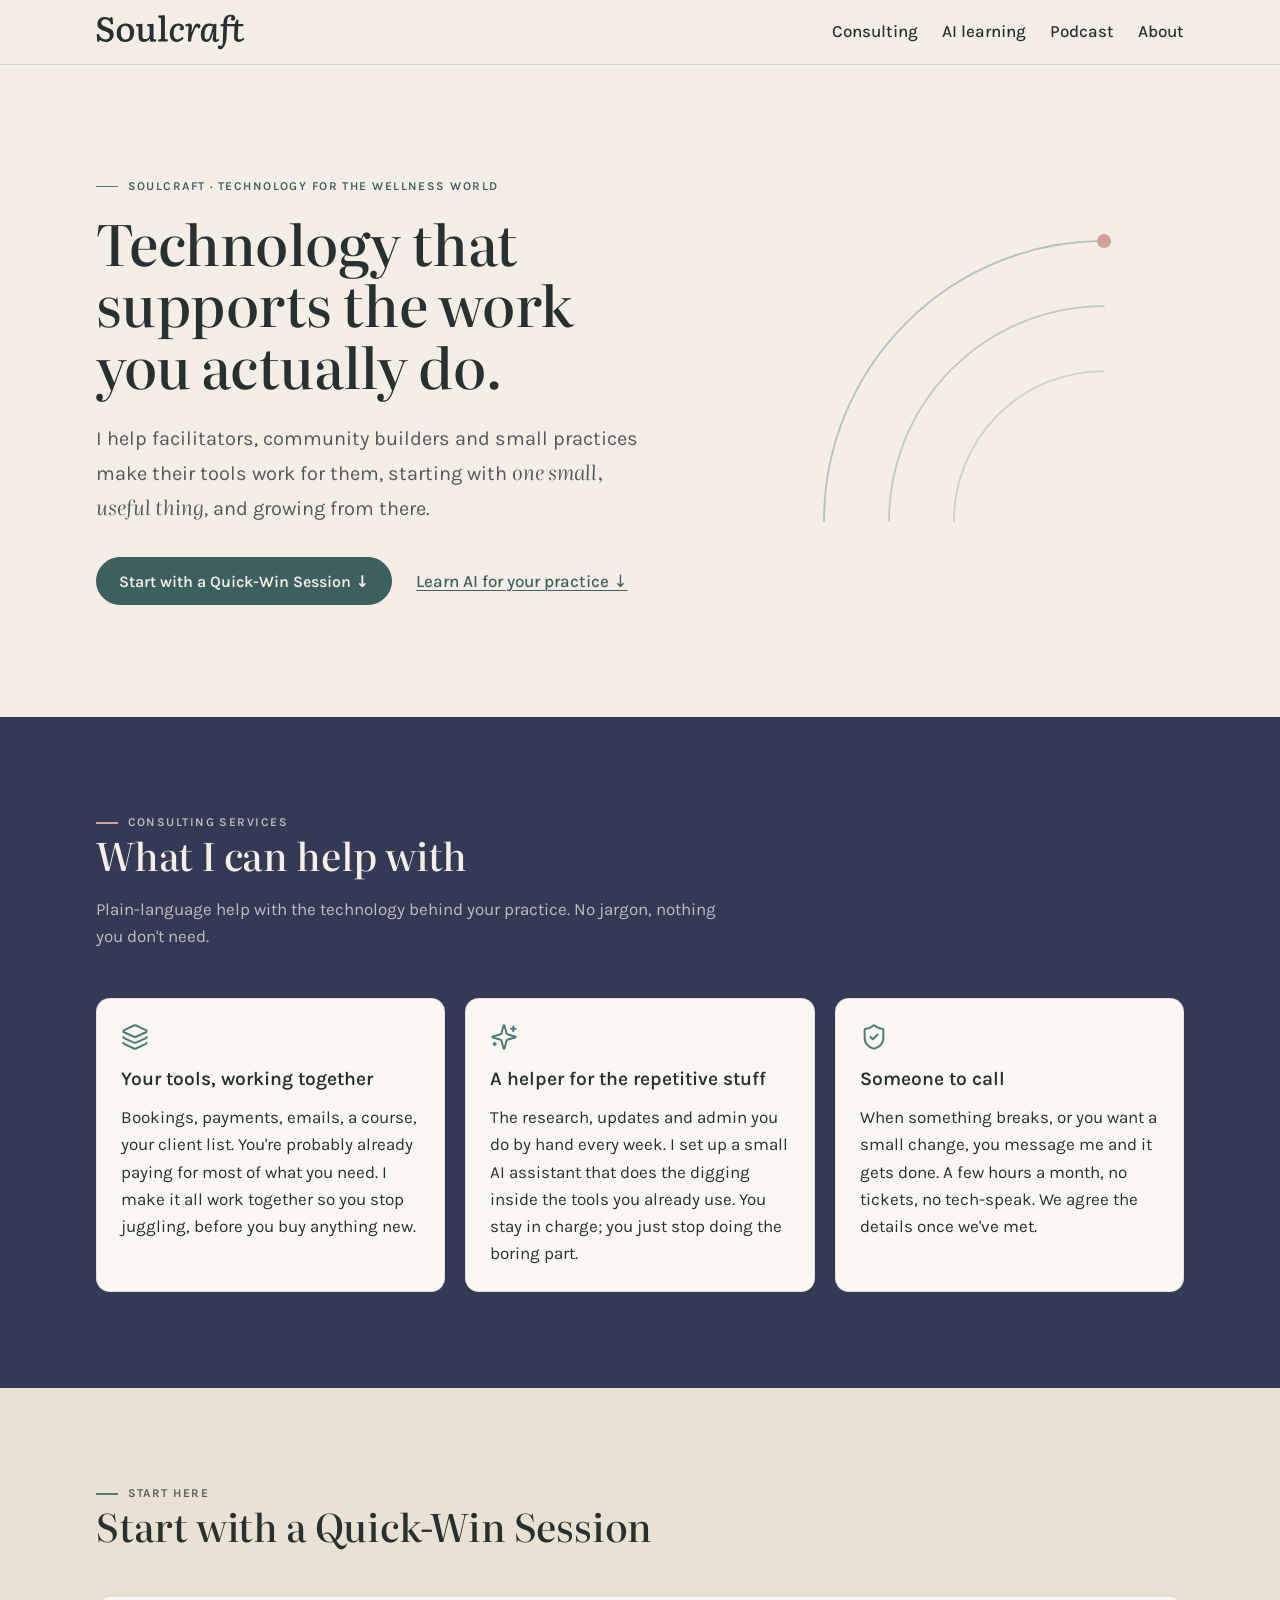
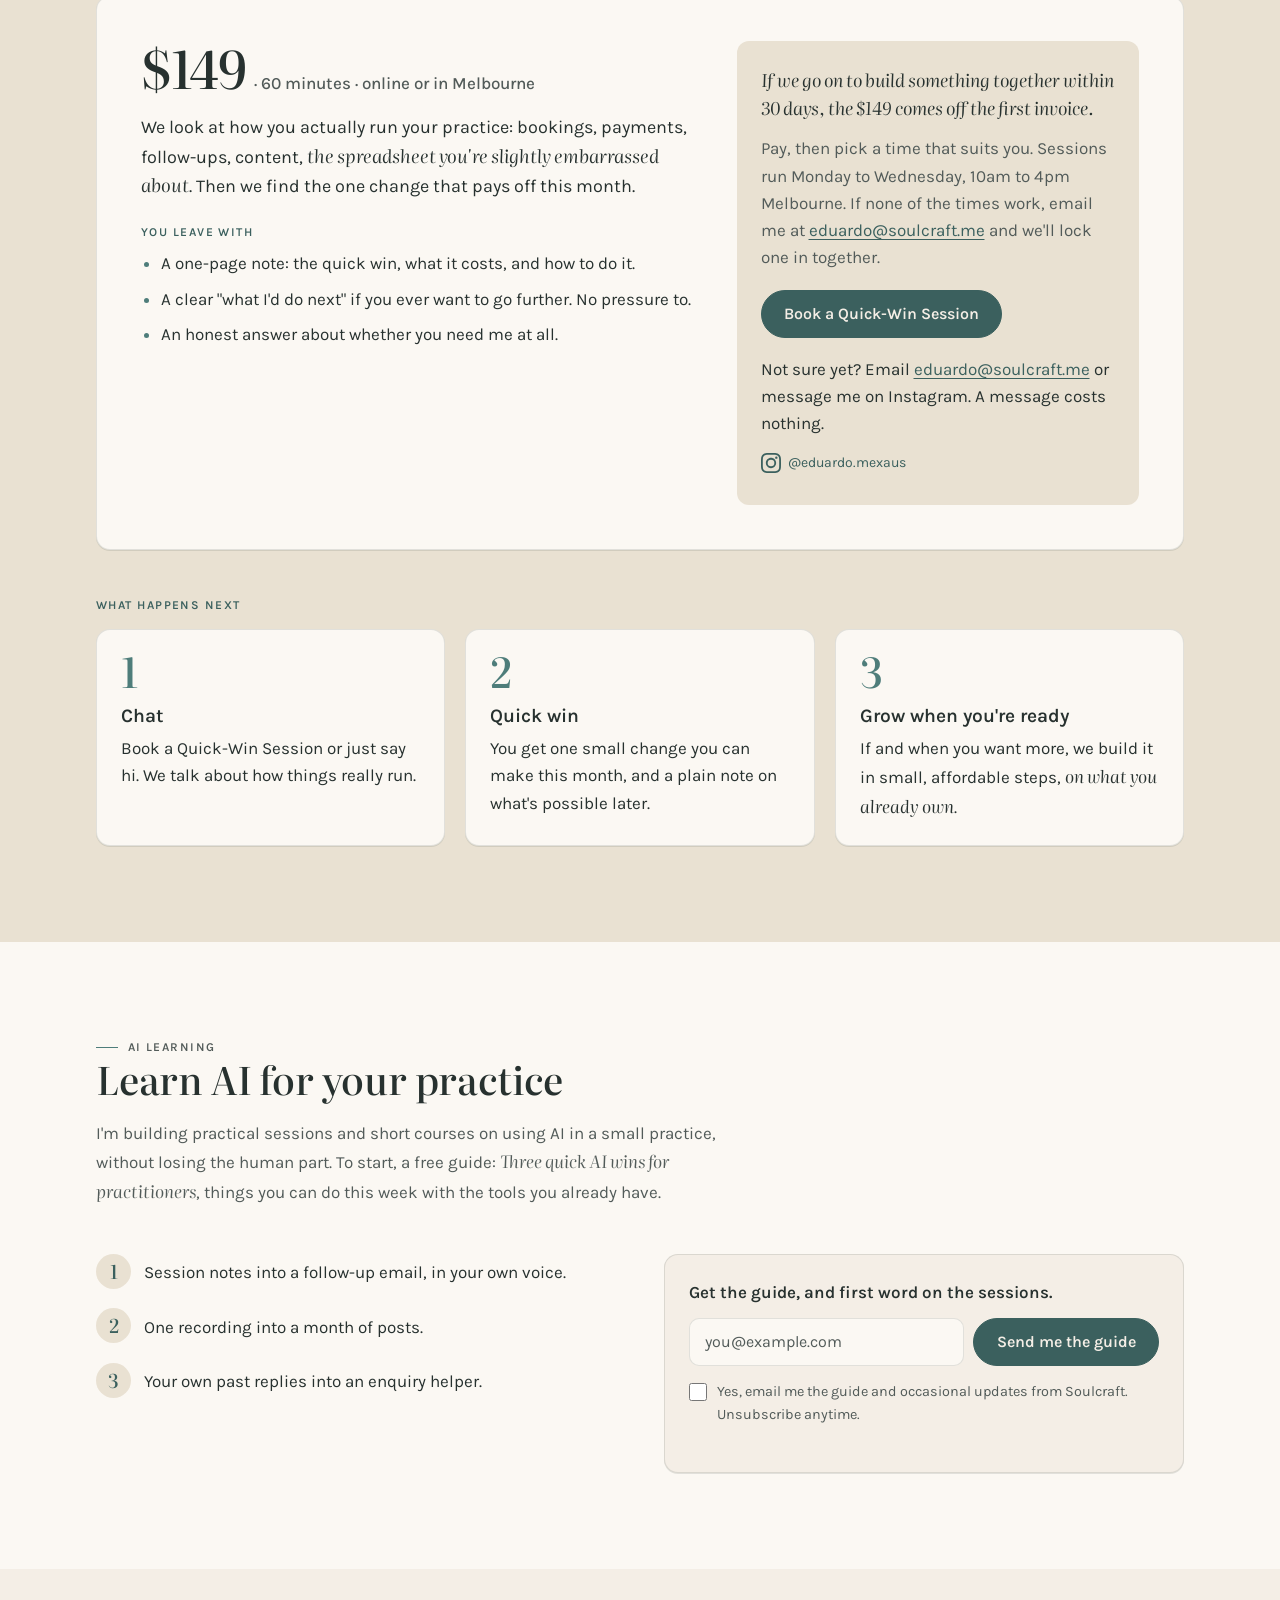
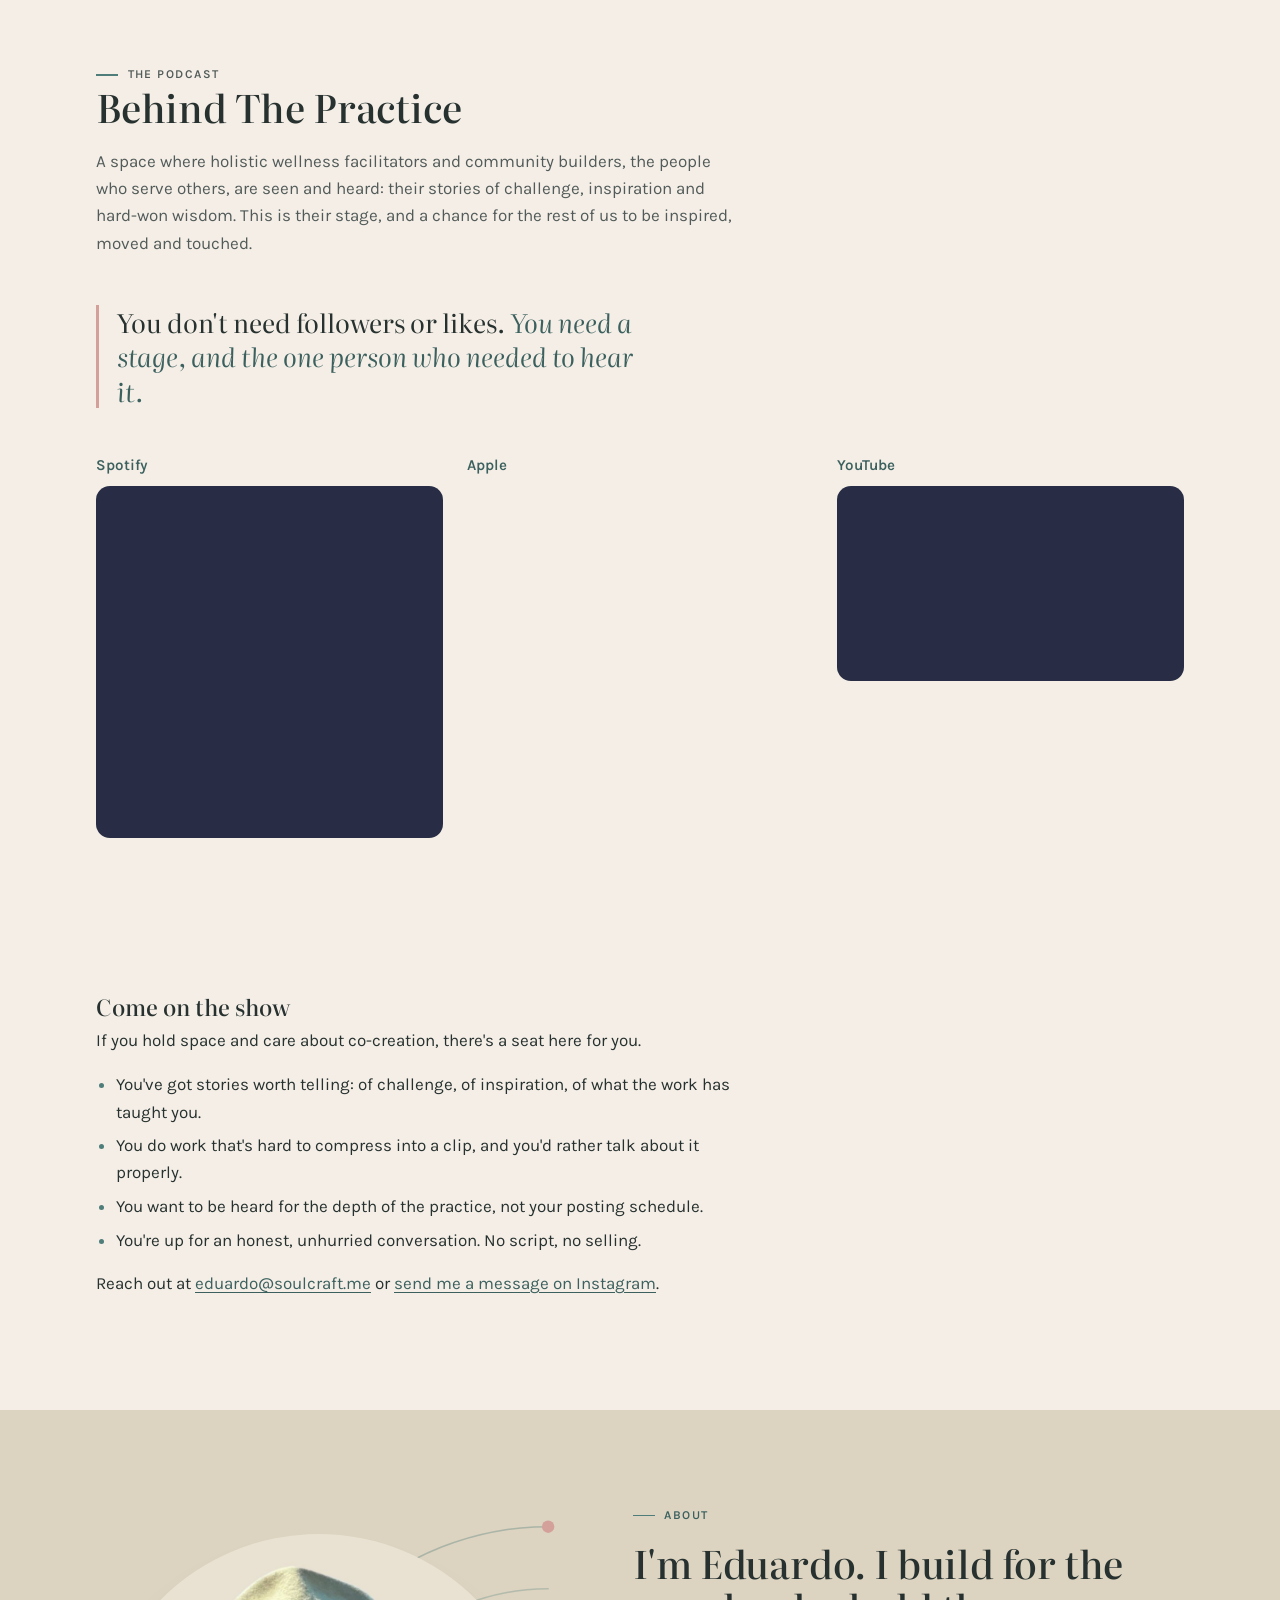
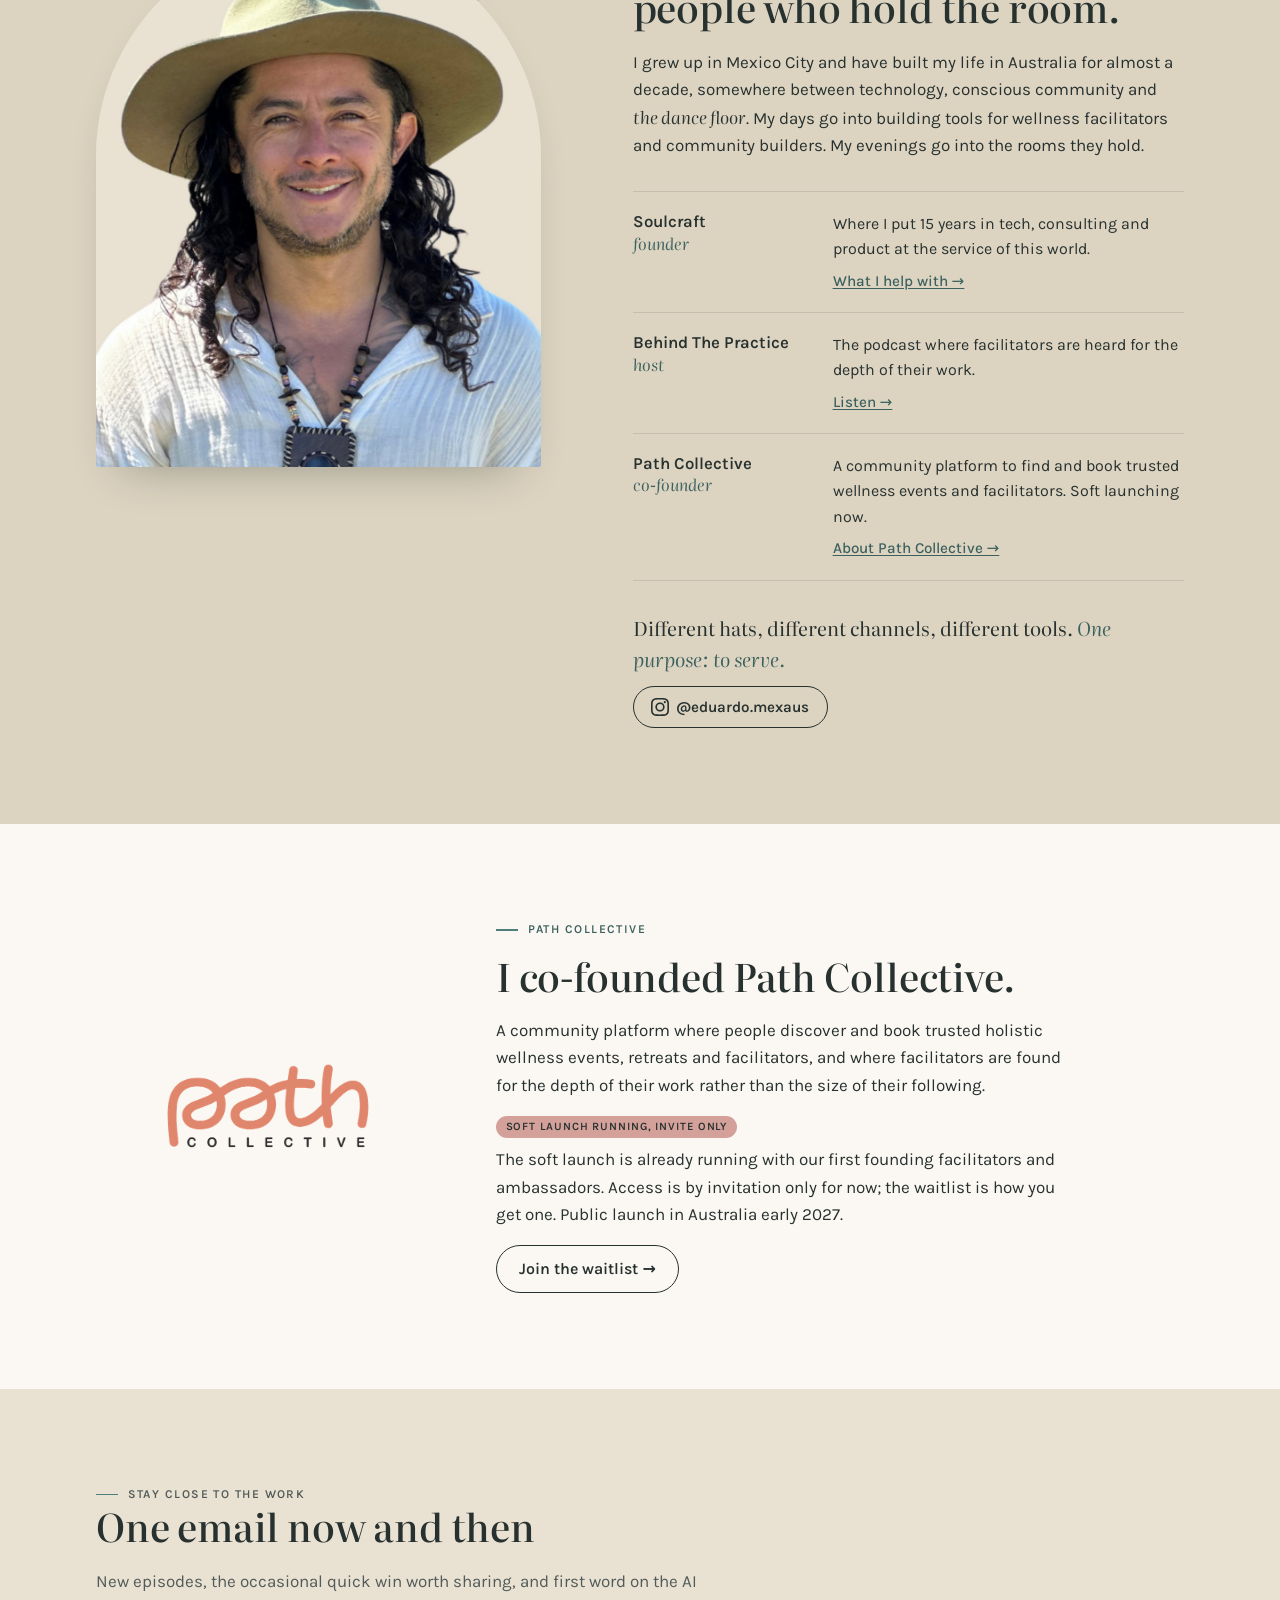
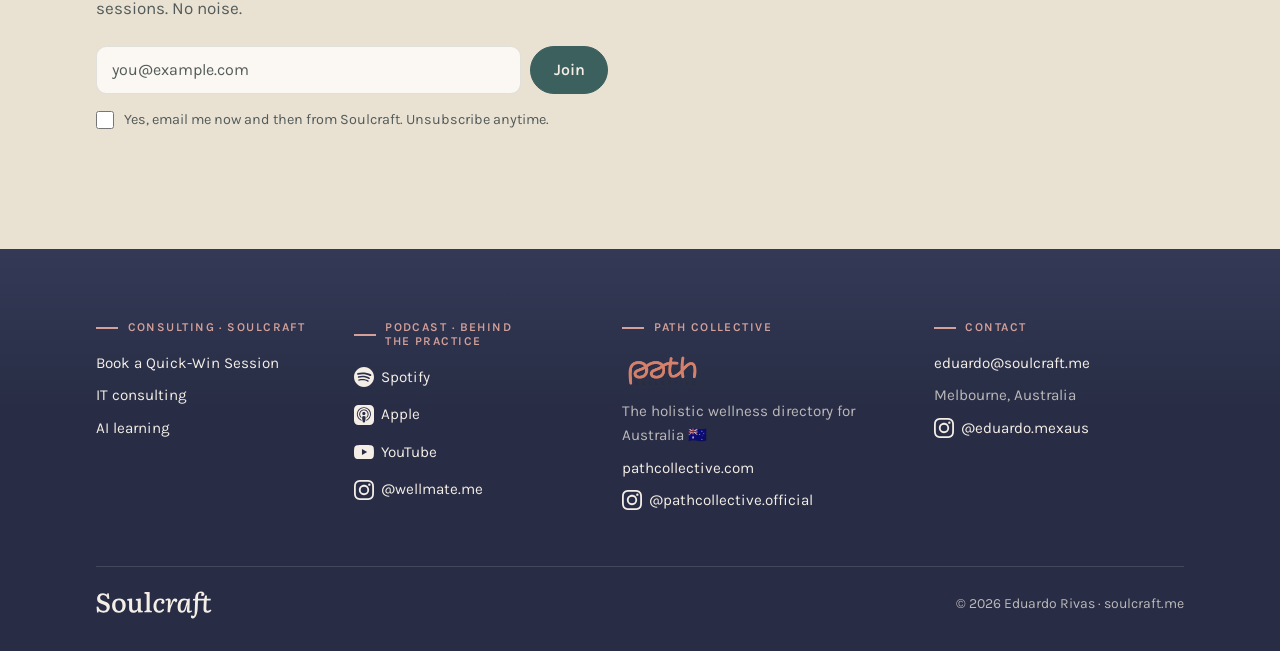
==== index.html @ b6753481 "Footer: Path Collective title and directory line with flag Co-Authored-By: Claude Fable 5.1 <noreply" ====
<!DOCTYPE html>
<html lang="en-AU">
<head>
<meta charset="utf-8">
<meta name="viewport" content="width=device-width, initial-scale=1">
<title>Soulcraft · Technology that supports the work you actually do</title>
<meta name="description" content="Soulcraft is Eduardo Rivas's tech and AI practice for wellness facilitators, community builders and small practices. Start with a $149 Quick-Win Session.">
<link rel="canonical" href="https://www.soulcraft.me/">
<meta name="theme-color" content="#F4EEE6">
<meta property="og:type" content="website">
<meta property="og:site_name" content="soulcraft.me">
<meta property="og:url" content="https://www.soulcraft.me/">
<meta property="og:title" content="Soulcraft · Technology that supports the work you actually do">
<meta property="og:description" content="Soulcraft is Eduardo Rivas's tech and AI practice for wellness facilitators, community builders and small practices. Start with a $149 Quick-Win Session.">
<meta property="og:image" content="https://www.soulcraft.me/assets/og.png">
<meta property="og:image:width" content="1200">
<meta property="og:image:height" content="630">
<meta property="og:image:alt" content="Soulcraft: technology that supports the work you actually do.">
<meta property="og:locale" content="en_AU">
<meta name="twitter:card" content="summary_large_image">
<meta name="twitter:title" content="Soulcraft · Technology that supports the work you actually do">
<meta name="twitter:description" content="Soulcraft is Eduardo Rivas's tech and AI practice for wellness facilitators, community builders and small practices. Start with a $149 Quick-Win Session.">
<meta name="twitter:image" content="https://www.soulcraft.me/assets/og.png">
<link rel="icon" href="assets/favicon.svg" type="image/svg+xml">
<link rel="apple-touch-icon" href="assets/apple-touch-icon.png">
<link rel="preconnect" href="https://fonts.googleapis.com">
<link rel="preconnect" href="https://fonts.gstatic.com" crossorigin>
<link rel="preload" as="style" href="https://fonts.googleapis.com/css2?family=Karla:wght@400;500;600&family=Literata:ital,opsz,wght@0,7..72,400;0,7..72,500;1,7..72,400;1,7..72,500&display=swap">
<link rel="stylesheet" href="https://fonts.googleapis.com/css2?family=Karla:wght@400;500;600&family=Literata:ital,opsz,wght@0,7..72,400;0,7..72,500;1,7..72,400;1,7..72,500&display=swap" media="print" onload="this.media='all'">
<noscript><link rel="stylesheet" href="https://fonts.googleapis.com/css2?family=Karla:wght@400;500;600&family=Literata:ital,opsz,wght@0,7..72,400;0,7..72,500;1,7..72,400;1,7..72,500&display=swap"></noscript>
<link rel="stylesheet" href="styles.css">
<script type="application/ld+json">
{
  "@context": "https://schema.org",
  "@type": "ProfessionalService",
  "name": "Soulcraft",
  "url": "https://www.soulcraft.me/",
  "description": "Soulcraft is Eduardo Rivas's tech and AI practice for wellness facilitators, community builders and small practices.",
  "founder": { "@type": "Person", "name": "Eduardo Rivas" },
  "areaServed": { "@type": "Country", "name": "AU" },
  "address": { "@type": "PostalAddress", "addressLocality": "Melbourne", "addressCountry": "AU" },
  "email": "eduardo@soulcraft.me",
  "sameAs": [
    "https://www.instagram.com/eduardo.mexaus",
    "https://pathcollective.com/"
  ],
  "makesOffer": {
    "@type": "Offer",
    "name": "Quick-Win Session",
    "description": "60 minutes, online or in Melbourne.",
    "price": "149",
    "priceCurrency": "AUD",
    "url": "https://www.soulcraft.me/#quick-win"
  }
}
</script>
<script type="application/ld+json">
{
  "@context": "https://schema.org",
  "@type": "PodcastSeries",
  "name": "Behind The Practice",
  "alternateName": "Behind the Practice Podcast",
  "url": "https://www.soulcraft.me/#podcast",
  "description": "A podcast where wellness facilitators are heard for the depth of their work, not the volume of their posting. Hosted by Eduardo Rivas in Melbourne.",
  "inLanguage": "en",
  "webFeed": "https://anchor.fm/s/10b846e74/podcast/rss",
  "author": { "@type": "Person", "name": "Eduardo Rivas" },
  "publisher": { "@type": "Organization", "name": "Soulcraft", "url": "https://www.soulcraft.me/" },
  "sameAs": [
    "https://open.spotify.com/show/4nzfV4zJIldxqvWLu4bc5Y",
    "https://podcasts.apple.com/us/podcast/behind-the-practice-wellmate-me-podcast/id1862325391",
    "https://www.youtube.com/@Wellmate-me",
    "https://www.instagram.com/wellmate.me"
  ],
  "hasPart": [
    {
      "@type": "PodcastEpisode",
      "name": "Building Belonging from Within: Caro Romero on Healing Far From Home",
      "datePublished": "2026-01-08",
      "timeRequired": "PT11M12S",
      "url": "https://podcasters.spotify.com/pod/show/eduardo-rivas04/episodes/Building-Belonging-from-Within--Caro-Romero-on-Healing-Far-From-Home-e3dbkau",
      "associatedMedia": { "@type": "MediaObject", "contentUrl": "https://anchor.fm/s/10b846e74/podcast/rss" }
    },
    {
      "@type": "PodcastEpisode",
      "name": "Coming Home to the Body: Kristy Maree on Healing, Safety & Self-Trust",
      "datePublished": "2025-12-18",
      "timeRequired": "PT19M55S",
      "url": "https://podcasters.spotify.com/pod/show/eduardo-rivas04/episodes/Coming-Home-to-the-Body--Kristy-Maree-on-Healing--Safety--Self-Trust-e3cgq94",
      "associatedMedia": { "@type": "MediaObject", "contentUrl": "https://anchor.fm/s/10b846e74/podcast/rss" }
    }
  ]
}
</script>
</head>
<body>

<header class="site-nav">
  <div class="wrap">
    <a class="brand" href="#top"><img src="assets/logo.svg" alt="Soulcraft" width="149" height="36"></a>
    <button class="nav-toggle" type="button" aria-expanded="false" aria-controls="nav-menu">
      <svg class="ico-menu" viewBox="0 0 24 24" fill="none" stroke="currentColor" stroke-width="1.75" stroke-linecap="round" stroke-linejoin="round" aria-hidden="true"><path d="M4 7h16M4 12h16M4 17h16"/></svg>
      <svg class="ico-close" viewBox="0 0 24 24" fill="none" stroke="currentColor" stroke-width="1.75" stroke-linecap="round" stroke-linejoin="round" aria-hidden="true"><path d="M6 6l12 12M18 6L6 18"/></svg>
      <span>Menu</span>
    </button>
    <nav class="nav-menu" id="nav-menu" aria-label="Main">
      <ul>
        <li><a href="#services">Consulting</a></li>
        <li><a href="#ai-learning">AI learning</a></li>
        <li><a href="#podcast">Podcast</a></li>
        <li><a href="#about">About</a></li>
      </ul>
    </nav>
  </div>
</header>

<main>

  <section class="section section--bone hero" id="top">
    <div class="wrap hero__grid">
      <div class="hero__text">
        <p class="eyebrow">Soulcraft · Technology for the wellness world</p>
        <h1>Technology that supports the work you actually do.</h1>
        <p class="hero__sub">I help facilitators, community builders and small practices make their tools work for them, starting with <em>one small, useful thing</em>, and growing from there.</p>
        <div class="hero__actions">
          <a class="btn btn--primary" href="#quick-win">Start with a Quick-Win Session ↓</a>
          <a class="hero__secondary" href="#ai-learning">Learn AI for your practice ↓</a>
        </div>
      </div>
      <div class="hero__art" aria-hidden="true">
        <svg class="arcs" viewBox="0 0 420 420" fill="none" stroke="#4E7D7A" stroke-width="1.75" stroke-linecap="round">
          <path d="M60 340 A 280 280 0 0 1 340 60" opacity=".4"/>
          <path d="M125 340 A 215 215 0 0 1 340 125" opacity=".32"/>
          <path d="M190 340 A 150 150 0 0 1 340 190" opacity=".25"/>
          <circle cx="340" cy="60" r="7" fill="#D4A09A" stroke="none"/>
        </svg>
      </div>
    </div>
  </section>






  <section class="section section--night" id="services" aria-labelledby="services-h">
    <div class="wrap">
      <div class="section-head">
        <p class="eyebrow">Consulting services</p>
        <h2 id="services-h">What I can help with</h2>
        <p>Plain-language help with the technology behind your practice. No jargon, nothing you don't need.</p>
      </div>
      <div class="grid grid--3 services">
        <article class="card service">
          <svg class="ico service__ico" viewBox="0 0 24 24" aria-hidden="true"><path d="m12.83 2.18a2 2 0 0 0-1.66 0L2.6 6.08a1 1 0 0 0 0 1.83l8.58 3.91a2 2 0 0 0 1.66 0l8.58-3.9a1 1 0 0 0 0-1.83z"/><path d="M2 12a1 1 0 0 0 .58.91l8.6 3.91a2 2 0 0 0 1.65 0l8.58-3.9A1 1 0 0 0 22 12"/><path d="M2 17a1 1 0 0 0 .58.91l8.6 3.91a2 2 0 0 0 1.65 0l8.58-3.9A1 1 0 0 0 22 17"/></svg>
          <h3>Your tools, working together</h3>
          <p>Bookings, payments, emails, a course, your client list. You're probably already paying for most of what you need. I make it all work together so you stop juggling, before you buy anything new.</p>
        </article>
        <article class="card service">
          <svg class="ico service__ico" viewBox="0 0 24 24" aria-hidden="true"><path d="M9.937 15.5A2 2 0 0 0 8.5 14.063l-6.135-1.582a.5.5 0 0 1 0-.962L8.5 9.936A2 2 0 0 0 9.937 8.5l1.582-6.135a.5.5 0 0 1 .963 0L14.063 8.5A2 2 0 0 0 15.5 9.937l6.135 1.581a.5.5 0 0 1 0 .964L15.5 14.063a2 2 0 0 0-1.437 1.437l-1.582 6.135a.5.5 0 0 1-.963 0z"/><path d="M20 3v4M22 5h-4M4 17v2M5 18H3"/></svg>
          <h3>A helper for the repetitive stuff</h3>
          <p>The research, updates and admin you do by hand every week. I set up a small AI assistant that does the digging inside the tools you already use. You stay in charge; you just stop doing the boring part.</p>
        </article>
        <article class="card service">
          <svg class="ico service__ico" viewBox="0 0 24 24" aria-hidden="true"><path d="M20 13c0 5-3.5 7.5-7.66 8.95a1 1 0 0 1-.67-.01C7.5 20.5 4 18 4 13V6a1 1 0 0 1 1-1c2 0 4.5-1.2 6.24-2.72a1.17 1.17 0 0 1 1.52 0C14.51 3.81 17 5 19 5a1 1 0 0 1 1 1z"/><path d="m9 12 2 2 4-4"/></svg>
          <h3>Someone to call</h3>
          <p>When something breaks, or you want a small change, you message me and it gets done. A few hours a month, no tickets, no tech-speak. We agree the details once we've met.</p>
        </article>
      </div>
    </div>
  </section>


  <section class="section section--sand" id="quick-win" aria-labelledby="qw-h">
    <div class="wrap">
      <div class="section-head">
        <p class="eyebrow">Start here</p>
        <h2 id="qw-h">Start with a Quick-Win Session</h2>
      </div>
      <div class="card qw">
        <div class="qw__main">
          <p class="qw__price"><strong class="qw__amount">$149</strong> <span class="qw__meta">· 60 minutes · online or in Melbourne</span></p>
          <p class="qw__intro">We look at how you actually run your practice: bookings, payments, follow-ups, content, <em>the spreadsheet you're slightly embarrassed about</em>. Then we find the one change that pays off this month.</p>
          <h3 class="qw__label">You leave with</h3>
          <ul class="qw__list">
            <li>A one-page note: the quick win, what it costs, and how to do it.</li>
            <li>A clear "what I'd do next" if you ever want to go further. No pressure to.</li>
            <li>An honest answer about whether you need me at all.</li>
          </ul>
        </div>
        <div class="qw__side">
          <p class="qw__credit">If we go on to build something together within 30 days, the $149 comes off the first invoice.</p>
          <p class="qw__flow muted">Pay, then pick a time that suits you. Sessions run Monday to Wednesday, 10am to 4pm Melbourne. If none of the times work, email me at <a href="mailto:eduardo@soulcraft.me?subject=Quick-Win%20Session%20time">eduardo@soulcraft.me</a> and we'll lock one in together.</p>
          <a class="btn btn--primary js-book" href="#quick-win">Book a Quick-Win Session</a>
          <p class="qw__hi">Not sure yet? Email <a class="js-sayhi" href="mailto:eduardo@soulcraft.me?subject=Say%20hi">eduardo@soulcraft.me</a> or message me on Instagram. A message costs nothing.</p>
          <p class="qw__ig small"><a class="iconlink" href="https://www.instagram.com/eduardo.mexaus" target="_blank" rel="noopener"><svg class="ico ico--brand" viewBox="0 0 24 24" aria-hidden="true"><path d="M7.0301.084c-1.2768.0602-2.1487.264-2.911.5634-.7888.3075-1.4575.72-2.1228 1.3877-.6652.6677-1.075 1.3368-1.3802 2.127-.2954.7638-.4956 1.6365-.552 2.914-.0564 1.2775-.0689 1.6882-.0626 4.947.0062 3.2586.0206 3.6671.0825 4.9473.061 1.2765.264 2.1482.5635 2.9107.308.7889.72 1.4573 1.388 2.1228.6679.6655 1.3365 1.0743 2.1285 1.38.7632.295 1.6361.4961 2.9134.552 1.2773.056 1.6884.069 4.9462.0627 3.2578-.0062 3.668-.0207 4.9478-.0814 1.28-.0607 2.147-.2652 2.9098-.5633.7889-.3086 1.4578-.72 2.1228-1.3881.665-.6682 1.0745-1.3378 1.3795-2.1284.2957-.7632.4966-1.636.552-2.9124.056-1.2809.0692-1.6898.063-4.948-.0063-3.2583-.021-3.6668-.0817-4.9465-.0607-1.2797-.264-2.1487-.5633-2.9117-.3084-.7889-.72-1.4568-1.3876-2.1228C21.2982 1.33 20.628.9208 19.8378.6165 19.074.321 18.2017.1197 16.9244.0645 15.6471.0093 15.236-.005 11.977.0014 8.718.0076 8.31.0215 7.0301.0839m.1402 21.6932c-1.17-.0509-1.8053-.2453-2.2287-.408-.5606-.216-.96-.4771-1.3819-.895-.422-.4178-.6811-.8186-.9-1.378-.1644-.4234-.3624-1.058-.4171-2.228-.0595-1.2645-.072-1.6442-.079-4.848-.007-3.2037.0053-3.583.0607-4.848.05-1.169.2456-1.805.408-2.2282.216-.5613.4762-.96.895-1.3816.4188-.4217.8184-.6814 1.3783-.9003.423-.1651 1.0575-.3614 2.227-.4171 1.2655-.06 1.6447-.072 4.848-.079 3.2033-.007 3.5835.005 4.8495.0608 1.169.0508 1.8053.2445 2.228.408.5608.216.96.4754 1.3816.895.4217.4194.6816.8176.9005 1.3787.1653.4217.3617 1.056.4169 2.2263.0602 1.2655.0739 1.645.0796 4.848.0058 3.203-.0055 3.5834-.061 4.848-.051 1.17-.245 1.8055-.408 2.2294-.216.5604-.4763.96-.8954 1.3814-.419.4215-.8181.6811-1.3783.9-.4224.1649-1.0577.3617-2.2262.4174-1.2656.0595-1.6448.072-4.8493.079-3.2045.007-3.5825-.006-4.848-.0608M16.953 5.5864A1.44 1.44 0 1 0 18.39 4.144a1.44 1.44 0 0 0-1.437 1.4424M5.8385 12.012c.0067 3.4032 2.7706 6.1557 6.173 6.1493 3.4026-.0065 6.157-2.7701 6.1506-6.1733-.0065-3.4032-2.771-6.1565-6.174-6.1498-3.403.0067-6.156 2.771-6.1496 6.1738M8 12.0077a4 4 0 1 1 4.008 3.9921A3.9996 3.9996 0 0 1 8 12.0077"/></svg><span>@eduardo.mexaus</span></a></p>
        </div>
      </div>
      <div class="next">
        <h3 class="qw__label next__label">What happens next</h3>
        <ol class="grid grid--3 steps">
        <li class="card step">
          <h3>Chat</h3>
          <p>Book a Quick-Win Session or just say hi. We talk about how things really run.</p>
        </li>
        <li class="card step">
          <h3>Quick win</h3>
          <p>You get one small change you can make this month, and a plain note on what's possible later.</p>
        </li>
        <li class="card step">
          <h3>Grow when you're ready</h3>
          <p>If and when you want more, we build it in small, affordable steps, <em>on what you already own</em>.</p>
        </li>
      </ol>
      </div>
    </div>
  </section>

  <section class="section section--white" id="ai-learning" aria-labelledby="ai-h">
    <div class="wrap ai">
      <div class="section-head">
        <p class="eyebrow">AI learning</p>
        <h2 id="ai-h">Learn AI for your practice</h2>
        <p>I'm building practical sessions and short courses on using AI in a small practice, without losing the human part. To start, a free guide: <em>Three quick AI wins for practitioners</em>, things you can do this week with the tools you already have.</p>
      </div>
      <div class="ai__grid">
        <ol class="ai__teaser">
          <li>Session notes into a follow-up email, in your own voice.</li>
          <li>One recording into a month of posts.</li>
          <li>Your own past replies into an enquiry helper.</li>
        </ol>
        <div class="ai-join card">
          <p><strong>Get the guide, and first word on the sessions.</strong></p>
          <form class="field js-signup" id="sc-signup-ai" data-source="ai-learning" action="https://www.soulcraft.me/" method="post" novalidate>
            <label class="visually-hidden" for="sc-signup-ai-email">Email</label>
            <input id="sc-signup-ai-email" type="email" name="email" placeholder="you@example.com" autocomplete="email" inputmode="email" required>
            <button class="btn btn--primary" type="submit">Send me the guide</button>
            <label class="consent"><input type="checkbox" name="consent" value="yes" required> <span>Yes, email me the guide and occasional updates from Soulcraft. Unsubscribe anytime.</span></label>
          </form>
          <p class="form-msg" id="sc-signup-ai-msg" aria-live="polite"></p>
        </div>
      </div>
    </div>
  </section>


  <section class="section section--bone" id="podcast" aria-labelledby="podcast-h">
    <div class="wrap">
      <div class="section-head">
        <p class="eyebrow">The podcast</p>
        <h2 id="podcast-h">Behind The Practice</h2>
        <p>A space where holistic wellness facilitators and community builders, the people who serve others, are seen and heard: their stories of challenge, inspiration and hard-won wisdom. This is their stage, and a chance for the rest of us to be inspired, moved and touched.</p>
      </div>
      <blockquote class="quote">You don't need followers or likes. <em>You need a stage, and the one person who needed to hear it.</em></blockquote>
      <div class="grid grid--3 players">
        <div class="player">
          <h3 class="player__label">Spotify</h3>
          <!-- [html-validate-disable-next no-inline-style, attribute-allowed-values, no-deprecated-attr: iframe attributes kept exactly as the podcast platforms issue them] -->
          <iframe style="border-radius:14px" src="https://open.spotify.com/embed/show/4nzfV4zJIldxqvWLu4bc5Y?utm_source=generator&theme=0" width="100%" height="352" frameborder="0" allowfullscreen allow="autoplay; clipboard-write; encrypted-media; fullscreen; picture-in-picture" loading="lazy" title="Behind The Practice on Spotify"></iframe>
        </div>
        <div class="player">
          <h3 class="player__label">Apple</h3>
          <!-- [html-validate-disable-next no-inline-style, no-deprecated-attr: iframe attributes kept exactly as the podcast platforms issue them] -->
          <iframe allow="autoplay *; encrypted-media *; fullscreen *; clipboard-write" frameborder="0" height="450" style="width:100%;overflow:hidden;border-radius:14px;background:transparent" sandbox="allow-forms allow-popups allow-same-origin allow-scripts allow-storage-access-by-user-activation allow-top-navigation-by-user-activation" src="https://embed.podcasts.apple.com/us/podcast/behind-the-practice-wellmate-me-podcast/id1862325391" loading="lazy" title="Behind The Practice on Apple Podcasts"></iframe>
        </div>
        <div class="player">
          <h3 class="player__label">YouTube</h3>
          <iframe class="yt" src="https://www.youtube-nocookie.com/embed/videoseries?list=UU_Y3te_NvFduqjiNLQIG8vA" allow="accelerometer; autoplay; clipboard-write; encrypted-media; gyroscope; picture-in-picture" allowfullscreen loading="lazy" title="Behind The Practice on YouTube"></iframe>
        </div>
      </div>
      <div class="guest">
        <h3>Come on the show</h3>
        <p>If you hold space and care about co-creation, there's a seat here for you.</p>
        <ul>
          <li>You've got stories worth telling: of challenge, of inspiration, of what the work has taught you.</li>
          <li>You do work that's hard to compress into a clip, and you'd rather talk about it properly.</li>
          <li>You want to be heard for the depth of the practice, not your posting schedule.</li>
          <li>You're up for an honest, unhurried conversation. No script, no selling.</li>
        </ul>
        <p>Reach out at <a href="mailto:eduardo@soulcraft.me?subject=Behind%20The%20Practice">eduardo@soulcraft.me</a> or <a href="https://www.instagram.com/eduardo.mexaus" target="_blank" rel="noopener">send me a message on Instagram</a>.</p>
      </div>
    </div>
  </section>

  <section class="section section--pebble" id="about" aria-labelledby="about-h">
    <div class="wrap">
      <div class="about">
        <div class="about__media">
          <div class="portrait">
            <svg class="portrait__arcs" viewBox="0 0 320 320" fill="none" stroke="#4E7D7A" stroke-width="1.5" stroke-linecap="round" aria-hidden="true"><path d="M20 300 A 280 280 0 0 1 300 20" opacity=".35"/><path d="M80 300 A 220 220 0 0 1 300 80" opacity=".28"/><circle cx="300" cy="20" r="6" fill="#D4A09A" stroke="none"/></svg>
            <img src="assets/portrait.jpg" alt="Eduardo Rivas, in a wide-brimmed hat, smiling" width="600" height="720" loading="lazy" decoding="async">
          </div>
        </div>
        <div class="about__text">
          <p class="eyebrow">About</p>
          <h2 id="about-h">I'm Eduardo. I build for the people who hold the room.</h2>
          <p class="about__p1">I grew up in Mexico City and have built my life in Australia for almost a decade, somewhere between technology, conscious community and <em>the dance floor</em>. My days go into building tools for wellness facilitators and community builders. My evenings go into the rooms they hold.</p>
          <ul class="hats">
            <li class="hat">
              <div class="hat__who"><h3>Soulcraft</h3><p class="hat__role">founder</p></div>
              <div class="hat__what"><p>Where I put 15 years in tech, consulting and product at the service of this world.</p><a class="hat__link" href="#services">What I help with →</a></div>
            </li>
            <li class="hat">
              <div class="hat__who"><h3>Behind The Practice</h3><p class="hat__role">host</p></div>
              <div class="hat__what"><p>The podcast where facilitators are heard for the depth of their work.</p><a class="hat__link" href="#podcast">Listen →</a></div>
            </li>
            <li class="hat">
              <div class="hat__who"><h3>Path Collective</h3><p class="hat__role">co-founder</p></div>
              <div class="hat__what"><p>A community platform to find and book trusted wellness events and facilitators. Soft launching now.</p><a class="hat__link" href="#path">About Path Collective →</a></div>
            </li>
          </ul>
          <div class="about__close">
            <p>Different hats, different channels, different tools. <em>One purpose: to serve.</em></p>
            <a class="btn btn--secondary iconlink" href="https://www.instagram.com/eduardo.mexaus" target="_blank" rel="noopener"><svg class="ico ico--brand" viewBox="0 0 24 24" aria-hidden="true"><path d="M7.0301.084c-1.2768.0602-2.1487.264-2.911.5634-.7888.3075-1.4575.72-2.1228 1.3877-.6652.6677-1.075 1.3368-1.3802 2.127-.2954.7638-.4956 1.6365-.552 2.914-.0564 1.2775-.0689 1.6882-.0626 4.947.0062 3.2586.0206 3.6671.0825 4.9473.061 1.2765.264 2.1482.5635 2.9107.308.7889.72 1.4573 1.388 2.1228.6679.6655 1.3365 1.0743 2.1285 1.38.7632.295 1.6361.4961 2.9134.552 1.2773.056 1.6884.069 4.9462.0627 3.2578-.0062 3.668-.0207 4.9478-.0814 1.28-.0607 2.147-.2652 2.9098-.5633.7889-.3086 1.4578-.72 2.1228-1.3881.665-.6682 1.0745-1.3378 1.3795-2.1284.2957-.7632.4966-1.636.552-2.9124.056-1.2809.0692-1.6898.063-4.948-.0063-3.2583-.021-3.6668-.0817-4.9465-.0607-1.2797-.264-2.1487-.5633-2.9117-.3084-.7889-.72-1.4568-1.3876-2.1228C21.2982 1.33 20.628.9208 19.8378.6165 19.074.321 18.2017.1197 16.9244.0645 15.6471.0093 15.236-.005 11.977.0014 8.718.0076 8.31.0215 7.0301.0839m.1402 21.6932c-1.17-.0509-1.8053-.2453-2.2287-.408-.5606-.216-.96-.4771-1.3819-.895-.422-.4178-.6811-.8186-.9-1.378-.1644-.4234-.3624-1.058-.4171-2.228-.0595-1.2645-.072-1.6442-.079-4.848-.007-3.2037.0053-3.583.0607-4.848.05-1.169.2456-1.805.408-2.2282.216-.5613.4762-.96.895-1.3816.4188-.4217.8184-.6814 1.3783-.9003.423-.1651 1.0575-.3614 2.227-.4171 1.2655-.06 1.6447-.072 4.848-.079 3.2033-.007 3.5835.005 4.8495.0608 1.169.0508 1.8053.2445 2.228.408.5608.216.96.4754 1.3816.895.4217.4194.6816.8176.9005 1.3787.1653.4217.3617 1.056.4169 2.2263.0602 1.2655.0739 1.645.0796 4.848.0058 3.203-.0055 3.5834-.061 4.848-.051 1.17-.245 1.8055-.408 2.2294-.216.5604-.4763.96-.8954 1.3814-.419.4215-.8181.6811-1.3783.9-.4224.1649-1.0577.3617-2.2262.4174-1.2656.0595-1.6448.072-4.8493.079-3.2045.007-3.5825-.006-4.848-.0608M16.953 5.5864A1.44 1.44 0 1 0 18.39 4.144a1.44 1.44 0 0 0-1.437 1.4424M5.8385 12.012c.0067 3.4032 2.7706 6.1557 6.173 6.1493 3.4026-.0065 6.157-2.7701 6.1506-6.1733-.0065-3.4032-2.771-6.1565-6.174-6.1498-3.403.0067-6.156 2.771-6.1496 6.1738M8 12.0077a4 4 0 1 1 4.008 3.9921A3.9996 3.9996 0 0 1 8 12.0077"/></svg><span>@eduardo.mexaus</span></a>
          </div>
        </div>
      </div>
    </div>
  </section>

  <section class="section section--white" id="path" aria-labelledby="path-h">
    <div class="wrap">
      <div class="path">
        <div class="path__logo">
          <img src="assets/path-collective-logo.png" alt="Path Collective" width="240" height="118" loading="lazy" decoding="async">
        </div>
        <div class="path__text">
          <p class="eyebrow">Path Collective</p>
          <h2 id="path-h">I co-founded Path Collective.</h2>
          <p>A community platform where people discover and book trusted holistic wellness events, retreats and facilitators, and where facilitators are found for the depth of their work rather than the size of their following.</p>
          <p class="path__phase"><span class="badge">Soft launch running, invite only</span> The soft launch is already running with our first founding facilitators and ambassadors. Access is by invitation only for now; the waitlist is how you get one. Public launch in Australia early 2027.</p>
          <a class="btn btn--secondary" href="https://pathcollective.com/" target="_blank" rel="noopener">Join the waitlist →</a>
        </div>
      </div>
    </div>
  </section>

  <section class="section section--sand" id="join" aria-labelledby="join-h">
    <div class="wrap">
      <div class="join">
        <div class="section-head">
          <p class="eyebrow">Stay close to the work</p>
          <h2 id="join-h">One email now and then</h2>
          <p>New episodes, the occasional quick win worth sharing, and first word on the AI sessions. No noise.</p>
        </div>
        <form class="field js-signup" id="sc-signup" data-source="join" action="https://www.soulcraft.me/" method="post" novalidate>
          <label class="visually-hidden" for="sc-signup-email">Email</label>
          <input id="sc-signup-email" type="email" name="email" placeholder="you@example.com" autocomplete="email" inputmode="email" required>
          <button class="btn btn--primary" type="submit">Join</button>
          <label class="consent"><input type="checkbox" name="consent" value="yes" required> <span>Yes, email me now and then from Soulcraft. Unsubscribe anytime.</span></label>
        </form>
        <p class="form-msg" id="sc-signup-msg" aria-live="polite"></p>
      </div>
    </div>
  </section>

</main>

<footer class="site-footer">
  <div class="wrap">
    <div class="footer__grid">
      <nav class="footer__col" aria-labelledby="f-soulcraft">
        <h2 class="eyebrow" id="f-soulcraft">Consulting · Soulcraft</h2>
        <ul>
          <li><a href="#quick-win">Book a Quick-Win Session</a></li>
          <li><a href="#services">IT consulting</a></li>
          <li><a href="#ai-learning">AI learning</a></li>
        </ul>
      </nav>
      <nav class="footer__col" aria-labelledby="f-podcast">
        <h2 class="eyebrow" id="f-podcast">Podcast · Behind The Practice</h2>
        <ul>
          <li><a class="iconlink" href="https://open.spotify.com/show/4nzfV4zJIldxqvWLu4bc5Y" target="_blank" rel="noopener"><svg class="ico ico--brand" viewBox="0 0 24 24" aria-hidden="true"><path d="M12 0C5.4 0 0 5.4 0 12s5.4 12 12 12 12-5.4 12-12S18.66 0 12 0zm5.521 17.34c-.24.359-.66.48-1.021.24-2.82-1.74-6.36-2.101-10.561-1.141-.418.122-.779-.179-.899-.539-.12-.421.18-.78.54-.9 4.56-1.021 8.52-.6 11.64 1.32.42.18.479.659.301 1.02zm1.44-3.3c-.301.42-.841.6-1.262.3-3.239-1.98-8.159-2.58-11.939-1.38-.479.12-1.02-.12-1.14-.6-.12-.48.12-1.021.6-1.141C9.6 9.9 15 10.561 18.72 12.84c.361.181.54.78.241 1.2zm.12-3.36C15.24 8.4 8.82 8.16 5.16 9.301c-.6.179-1.2-.181-1.38-.721-.18-.601.18-1.2.72-1.381 4.26-1.26 11.28-1.02 15.721 1.621.539.3.719 1.02.419 1.56-.299.421-1.02.599-1.559.3z"/></svg><span>Spotify</span></a></li>
          <li><a class="iconlink" href="https://podcasts.apple.com/us/podcast/behind-the-practice-wellmate-me-podcast/id1862325391" target="_blank" rel="noopener"><svg class="ico ico--brand" viewBox="0 0 24 24" aria-hidden="true"><path d="M5.34 0A5.328 5.328 0 000 5.34v13.32A5.328 5.328 0 005.34 24h13.32A5.328 5.328 0 0024 18.66V5.34A5.328 5.328 0 0018.66 0zm6.525 2.568c2.336 0 4.448.902 6.056 2.587 1.224 1.272 1.912 2.619 2.264 4.392.12.59.12 2.2.007 2.864a8.506 8.506 0 01-3.24 5.296c-.608.46-2.096 1.261-2.336 1.261-.088 0-.096-.091-.056-.46.072-.592.144-.715.48-.856.536-.224 1.448-.874 2.008-1.435a7.644 7.644 0 002.008-3.536c.208-.824.184-2.656-.048-3.504-.728-2.696-2.928-4.792-5.624-5.352-.784-.16-2.208-.16-3 0-2.728.56-4.984 2.76-5.672 5.528-.184.752-.184 2.584 0 3.336.456 1.832 1.64 3.512 3.192 4.512.304.2.672.408.824.472.336.144.408.264.472.856.04.36.03.464-.056.464-.056 0-.464-.176-.896-.384l-.04-.03c-2.472-1.216-4.056-3.274-4.632-6.012-.144-.706-.168-2.392-.03-3.04.36-1.74 1.048-3.1 2.192-4.304 1.648-1.737 3.768-2.656 6.128-2.656zm.134 2.81c.409.004.803.04 1.106.106 2.784.62 4.76 3.408 4.376 6.174-.152 1.114-.536 2.03-1.216 2.88-.336.43-1.152 1.15-1.296 1.15-.023 0-.048-.272-.048-.603v-.605l.416-.496c1.568-1.878 1.456-4.502-.256-6.224-.664-.67-1.432-1.064-2.424-1.246-.64-.118-.776-.118-1.448-.008-1.02.167-1.81.562-2.512 1.256-1.72 1.704-1.832 4.342-.264 6.222l.413.496v.608c0 .336-.027.608-.06.608-.03 0-.264-.16-.512-.36l-.034-.011c-.832-.664-1.568-1.842-1.872-2.997-.184-.698-.184-2.024.008-2.72.504-1.878 1.888-3.335 3.808-4.019.41-.145 1.133-.22 1.814-.211zm-.13 2.99c.31 0 .62.06.844.178.488.253.888.745 1.04 1.259.464 1.578-1.208 2.96-2.72 2.254h-.015c-.712-.331-1.096-.956-1.104-1.77 0-.733.408-1.371 1.112-1.745.224-.117.534-.176.844-.176zm-.011 4.728c.988-.004 1.706.349 1.97.97.198.464.124 1.932-.218 4.302-.232 1.656-.36 2.074-.68 2.356-.44.39-1.064.498-1.656.288h-.003c-.716-.257-.87-.605-1.164-2.644-.341-2.37-.416-3.838-.218-4.302.262-.616.974-.966 1.97-.97z"/></svg><span>Apple</span></a></li>
          <li><a class="iconlink" href="https://www.youtube.com/@Wellmate-me" target="_blank" rel="noopener"><svg class="ico ico--brand" viewBox="0 0 24 24" aria-hidden="true"><path d="M23.498 6.186a3.016 3.016 0 0 0-2.122-2.136C19.505 3.545 12 3.545 12 3.545s-7.505 0-9.377.505A3.017 3.017 0 0 0 .502 6.186C0 8.07 0 12 0 12s0 3.93.502 5.814a3.016 3.016 0 0 0 2.122 2.136c1.871.505 9.376.505 9.376.505s7.505 0 9.377-.505a3.015 3.015 0 0 0 2.122-2.136C24 15.93 24 12 24 12s0-3.93-.502-5.814zM9.545 15.568V8.432L15.818 12l-6.273 3.568z"/></svg><span>YouTube</span></a></li>
          <li><a class="iconlink" href="https://www.instagram.com/wellmate.me" target="_blank" rel="noopener"><svg class="ico ico--brand" viewBox="0 0 24 24" aria-hidden="true"><path d="M7.0301.084c-1.2768.0602-2.1487.264-2.911.5634-.7888.3075-1.4575.72-2.1228 1.3877-.6652.6677-1.075 1.3368-1.3802 2.127-.2954.7638-.4956 1.6365-.552 2.914-.0564 1.2775-.0689 1.6882-.0626 4.947.0062 3.2586.0206 3.6671.0825 4.9473.061 1.2765.264 2.1482.5635 2.9107.308.7889.72 1.4573 1.388 2.1228.6679.6655 1.3365 1.0743 2.1285 1.38.7632.295 1.6361.4961 2.9134.552 1.2773.056 1.6884.069 4.9462.0627 3.2578-.0062 3.668-.0207 4.9478-.0814 1.28-.0607 2.147-.2652 2.9098-.5633.7889-.3086 1.4578-.72 2.1228-1.3881.665-.6682 1.0745-1.3378 1.3795-2.1284.2957-.7632.4966-1.636.552-2.9124.056-1.2809.0692-1.6898.063-4.948-.0063-3.2583-.021-3.6668-.0817-4.9465-.0607-1.2797-.264-2.1487-.5633-2.9117-.3084-.7889-.72-1.4568-1.3876-2.1228C21.2982 1.33 20.628.9208 19.8378.6165 19.074.321 18.2017.1197 16.9244.0645 15.6471.0093 15.236-.005 11.977.0014 8.718.0076 8.31.0215 7.0301.0839m.1402 21.6932c-1.17-.0509-1.8053-.2453-2.2287-.408-.5606-.216-.96-.4771-1.3819-.895-.422-.4178-.6811-.8186-.9-1.378-.1644-.4234-.3624-1.058-.4171-2.228-.0595-1.2645-.072-1.6442-.079-4.848-.007-3.2037.0053-3.583.0607-4.848.05-1.169.2456-1.805.408-2.2282.216-.5613.4762-.96.895-1.3816.4188-.4217.8184-.6814 1.3783-.9003.423-.1651 1.0575-.3614 2.227-.4171 1.2655-.06 1.6447-.072 4.848-.079 3.2033-.007 3.5835.005 4.8495.0608 1.169.0508 1.8053.2445 2.228.408.5608.216.96.4754 1.3816.895.4217.4194.6816.8176.9005 1.3787.1653.4217.3617 1.056.4169 2.2263.0602 1.2655.0739 1.645.0796 4.848.0058 3.203-.0055 3.5834-.061 4.848-.051 1.17-.245 1.8055-.408 2.2294-.216.5604-.4763.96-.8954 1.3814-.419.4215-.8181.6811-1.3783.9-.4224.1649-1.0577.3617-2.2262.4174-1.2656.0595-1.6448.072-4.8493.079-3.2045.007-3.5825-.006-4.848-.0608M16.953 5.5864A1.44 1.44 0 1 0 18.39 4.144a1.44 1.44 0 0 0-1.437 1.4424M5.8385 12.012c.0067 3.4032 2.7706 6.1557 6.173 6.1493 3.4026-.0065 6.157-2.7701 6.1506-6.1733-.0065-3.4032-2.771-6.1565-6.174-6.1498-3.403.0067-6.156 2.771-6.1496 6.1738M8 12.0077a4 4 0 1 1 4.008 3.9921A3.9996 3.9996 0 0 1 8 12.0077"/></svg><span>@wellmate.me</span></a></li>
        </ul>
      </nav>
      <nav class="footer__col" aria-labelledby="f-path">
        <h2 class="eyebrow" id="f-path">Path Collective</h2>
        <ul>
          <li><a class="footer__logo" href="https://pathcollective.com/" target="_blank" rel="noopener"><img src="assets/path-collective-logo.png" alt="Path Collective" width="120" height="59" loading="lazy" decoding="async"></a></li>
          <li class="muted">The holistic wellness directory for Australia <span aria-hidden="true">🇦🇺</span></li>
          <li><a href="https://pathcollective.com/" target="_blank" rel="noopener">pathcollective.com</a></li>
          <li><a class="iconlink" href="https://www.instagram.com/pathcollective.official" target="_blank" rel="noopener"><svg class="ico ico--brand" viewBox="0 0 24 24" aria-hidden="true"><path d="M7.0301.084c-1.2768.0602-2.1487.264-2.911.5634-.7888.3075-1.4575.72-2.1228 1.3877-.6652.6677-1.075 1.3368-1.3802 2.127-.2954.7638-.4956 1.6365-.552 2.914-.0564 1.2775-.0689 1.6882-.0626 4.947.0062 3.2586.0206 3.6671.0825 4.9473.061 1.2765.264 2.1482.5635 2.9107.308.7889.72 1.4573 1.388 2.1228.6679.6655 1.3365 1.0743 2.1285 1.38.7632.295 1.6361.4961 2.9134.552 1.2773.056 1.6884.069 4.9462.0627 3.2578-.0062 3.668-.0207 4.9478-.0814 1.28-.0607 2.147-.2652 2.9098-.5633.7889-.3086 1.4578-.72 2.1228-1.3881.665-.6682 1.0745-1.3378 1.3795-2.1284.2957-.7632.4966-1.636.552-2.9124.056-1.2809.0692-1.6898.063-4.948-.0063-3.2583-.021-3.6668-.0817-4.9465-.0607-1.2797-.264-2.1487-.5633-2.9117-.3084-.7889-.72-1.4568-1.3876-2.1228C21.2982 1.33 20.628.9208 19.8378.6165 19.074.321 18.2017.1197 16.9244.0645 15.6471.0093 15.236-.005 11.977.0014 8.718.0076 8.31.0215 7.0301.0839m.1402 21.6932c-1.17-.0509-1.8053-.2453-2.2287-.408-.5606-.216-.96-.4771-1.3819-.895-.422-.4178-.6811-.8186-.9-1.378-.1644-.4234-.3624-1.058-.4171-2.228-.0595-1.2645-.072-1.6442-.079-4.848-.007-3.2037.0053-3.583.0607-4.848.05-1.169.2456-1.805.408-2.2282.216-.5613.4762-.96.895-1.3816.4188-.4217.8184-.6814 1.3783-.9003.423-.1651 1.0575-.3614 2.227-.4171 1.2655-.06 1.6447-.072 4.848-.079 3.2033-.007 3.5835.005 4.8495.0608 1.169.0508 1.8053.2445 2.228.408.5608.216.96.4754 1.3816.895.4217.4194.6816.8176.9005 1.3787.1653.4217.3617 1.056.4169 2.2263.0602 1.2655.0739 1.645.0796 4.848.0058 3.203-.0055 3.5834-.061 4.848-.051 1.17-.245 1.8055-.408 2.2294-.216.5604-.4763.96-.8954 1.3814-.419.4215-.8181.6811-1.3783.9-.4224.1649-1.0577.3617-2.2262.4174-1.2656.0595-1.6448.072-4.8493.079-3.2045.007-3.5825-.006-4.848-.0608M16.953 5.5864A1.44 1.44 0 1 0 18.39 4.144a1.44 1.44 0 0 0-1.437 1.4424M5.8385 12.012c.0067 3.4032 2.7706 6.1557 6.173 6.1493 3.4026-.0065 6.157-2.7701 6.1506-6.1733-.0065-3.4032-2.771-6.1565-6.174-6.1498-3.403.0067-6.156 2.771-6.1496 6.1738M8 12.0077a4 4 0 1 1 4.008 3.9921A3.9996 3.9996 0 0 1 8 12.0077"/></svg><span>@pathcollective.official</span></a></li>
        </ul>
      </nav>
      <div class="footer__col">
        <h2 class="eyebrow" id="f-contact">Contact</h2>
        <ul aria-labelledby="f-contact">
          <li><a href="mailto:eduardo@soulcraft.me">eduardo@soulcraft.me</a></li>
          <li class="muted">Melbourne, Australia</li>
          <li><a class="iconlink" href="https://www.instagram.com/eduardo.mexaus" target="_blank" rel="noopener"><svg class="ico ico--brand" viewBox="0 0 24 24" aria-hidden="true"><path d="M7.0301.084c-1.2768.0602-2.1487.264-2.911.5634-.7888.3075-1.4575.72-2.1228 1.3877-.6652.6677-1.075 1.3368-1.3802 2.127-.2954.7638-.4956 1.6365-.552 2.914-.0564 1.2775-.0689 1.6882-.0626 4.947.0062 3.2586.0206 3.6671.0825 4.9473.061 1.2765.264 2.1482.5635 2.9107.308.7889.72 1.4573 1.388 2.1228.6679.6655 1.3365 1.0743 2.1285 1.38.7632.295 1.6361.4961 2.9134.552 1.2773.056 1.6884.069 4.9462.0627 3.2578-.0062 3.668-.0207 4.9478-.0814 1.28-.0607 2.147-.2652 2.9098-.5633.7889-.3086 1.4578-.72 2.1228-1.3881.665-.6682 1.0745-1.3378 1.3795-2.1284.2957-.7632.4966-1.636.552-2.9124.056-1.2809.0692-1.6898.063-4.948-.0063-3.2583-.021-3.6668-.0817-4.9465-.0607-1.2797-.264-2.1487-.5633-2.9117-.3084-.7889-.72-1.4568-1.3876-2.1228C21.2982 1.33 20.628.9208 19.8378.6165 19.074.321 18.2017.1197 16.9244.0645 15.6471.0093 15.236-.005 11.977.0014 8.718.0076 8.31.0215 7.0301.0839m.1402 21.6932c-1.17-.0509-1.8053-.2453-2.2287-.408-.5606-.216-.96-.4771-1.3819-.895-.422-.4178-.6811-.8186-.9-1.378-.1644-.4234-.3624-1.058-.4171-2.228-.0595-1.2645-.072-1.6442-.079-4.848-.007-3.2037.0053-3.583.0607-4.848.05-1.169.2456-1.805.408-2.2282.216-.5613.4762-.96.895-1.3816.4188-.4217.8184-.6814 1.3783-.9003.423-.1651 1.0575-.3614 2.227-.4171 1.2655-.06 1.6447-.072 4.848-.079 3.2033-.007 3.5835.005 4.8495.0608 1.169.0508 1.8053.2445 2.228.408.5608.216.96.4754 1.3816.895.4217.4194.6816.8176.9005 1.3787.1653.4217.3617 1.056.4169 2.2263.0602 1.2655.0739 1.645.0796 4.848.0058 3.203-.0055 3.5834-.061 4.848-.051 1.17-.245 1.8055-.408 2.2294-.216.5604-.4763.96-.8954 1.3814-.419.4215-.8181.6811-1.3783.9-.4224.1649-1.0577.3617-2.2262.4174-1.2656.0595-1.6448.072-4.8493.079-3.2045.007-3.5825-.006-4.848-.0608M16.953 5.5864A1.44 1.44 0 1 0 18.39 4.144a1.44 1.44 0 0 0-1.437 1.4424M5.8385 12.012c.0067 3.4032 2.7706 6.1557 6.173 6.1493 3.4026-.0065 6.157-2.7701 6.1506-6.1733-.0065-3.4032-2.771-6.1565-6.174-6.1498-3.403.0067-6.156 2.771-6.1496 6.1738M8 12.0077a4 4 0 1 1 4.008 3.9921A3.9996 3.9996 0 0 1 8 12.0077"/></svg><span>@eduardo.mexaus</span></a></li>
        </ul>
      </div>
    </div>
    <div class="footer__legal">
      <a class="footer__brand" href="#top"><img src="assets/logo-on-dark.svg" alt="Soulcraft" width="116" height="28" loading="lazy"></a>
      <p class="small muted">© 2026 Eduardo Rivas · soulcraft.me</p>
    </div>
  </div>
</footer>

<script src="main.js"></script>
</body>
</html>
---- styles.css ----
/* soulcraft.me, v1 "Eucalyptus & dusty rose" (docs/BRAND.md) */

:root{
  --euc:        #4E7D7A;  /* primary: rules, icons, numerals, arcs */
  --euc-deep:   #3B605E;  /* links, eyebrow, button fill (darkened from #3C6361 for AA on pebble) */
  --night:      #343A56;  /* dark sections (services) */
  --night-deep: #282D45;  /* footer, dark gradients */
  --rose:       #D4A09A;  /* accent: badge, highlights, eyebrow on dark */
  --rose-deep:  #B9807A;  /* rose text on light if contrast needs it */
  --pebble:     #DCD3C0;  /* alternate section bg, cards on bone */
  --sand:       #E9E1D2;  /* lighter alternate, form fields */
  --bone:       #F4EEE6;  /* page background */
  --white:      #FBF8F3;  /* card surface on pebble/sand */
  --ink:        #27312F;  /* headings, body on light */
  --stone:      #525B59;  /* muted text, captions (darkened from #5E6866 for AA on sand/pebble) */
  --hair:       rgba(39,49,47,.12); /* hairlines */
  --on-dark:    #F4EEE6;  /* text on night/euc */
  --on-dark-muted: rgba(244,238,230,.72);

  --display: "Literata", Georgia, serif;
  --body: "Karla", system-ui, sans-serif;
  --maxw: 1120px;
  --gutter: 16px;
  --radius: 14px;
  --ease: 180ms ease;
}

/* ---------- base ---------- */
*,*::before,*::after{box-sizing:border-box}
html{color-scheme:light;scroll-behavior:smooth;-webkit-text-size-adjust:100%}
@media (prefers-reduced-motion:reduce){html{scroll-behavior:auto}}
body{
  margin:0;background:var(--bone);color:var(--ink);
  font-family:var(--body);font-size:1.0625rem;line-height:1.6;
  font-feature-settings:"kern";-webkit-font-smoothing:antialiased;
  overflow-x:hidden;
}
img,svg{display:block;max-width:100%}
img{height:auto}
h1,h2,h3,h4{margin:0 0 .5em;font-weight:500;line-height:1.15;text-wrap:balance}
h1,h2{font-family:var(--display);font-variation-settings:"opsz" 72}
h1{font-size:clamp(2.2rem,5.5vw,3.5rem);line-height:1.1;letter-spacing:-.01em}
h2{font-size:clamp(1.7rem,3.6vw,2.4rem);letter-spacing:-.005em}
h3{font-family:var(--body);font-size:1.2rem;font-weight:600;line-height:1.3}
p,ul,ol{margin:0 0 1em}
ul,ol{padding-left:1.25em}
small,.small{font-size:.875rem}
em{font-family:var(--display);font-style:italic;font-variation-settings:"opsz" 72}
strong{font-weight:600}
a{color:var(--euc-deep);text-decoration-thickness:1px;text-underline-offset:.15em;transition:color var(--ease)}
a:hover{color:var(--ink)}
:focus-visible{outline:3px solid var(--rose);outline-offset:2px;border-radius:4px}
.visually-hidden{position:absolute!important;width:1px;height:1px;overflow:hidden;clip:rect(0 0 0 0);white-space:nowrap;border:0;padding:0;margin:-1px}

/* ---------- layout ---------- */
.wrap{width:100%;max-width:var(--maxw);margin-inline:auto;padding-inline:var(--gutter)}
.section{padding-block:clamp(3.5rem,8vw,6rem)}
.section--bone{background:var(--bone)}
.section--sand{background:var(--sand)}
.section--pebble{background:var(--pebble)}
.section--white{background:var(--white)}
.section--night{background:var(--night);color:var(--on-dark)}
.section--night a{color:var(--on-dark)}
.section--night a:hover{color:var(--rose)}
.section--night :focus-visible{outline-color:var(--rose)}
.section-head{max-width:40rem;margin-bottom:clamp(2rem,4vw,3rem)}
.section-head p{color:var(--stone);margin:0}
.section--night .section-head p{color:var(--on-dark-muted)}
.grid{display:grid;gap:1.25rem}
@media (min-width:620px){.grid--2,.grid--4{grid-template-columns:repeat(2,1fr)}}
@media (min-width:860px){.grid--3{grid-template-columns:repeat(3,1fr)}}
@media (min-width:1080px){.grid--4{grid-template-columns:repeat(4,1fr)}}

/* eyebrow: Karla 600, 22 px rule before (family trait) */
.eyebrow{
  display:flex;align-items:center;gap:.6rem;margin:0 0 .9rem;
  font-family:var(--body);font-size:.75rem;font-weight:600;letter-spacing:.12em;text-transform:uppercase;
  color:var(--euc-deep);
}
.eyebrow::before{content:"";flex:0 0 22px;height:1.5px;background:var(--euc)}
.section--night .eyebrow,.site-footer .eyebrow{color:var(--rose)}
.section--night .eyebrow::before,.site-footer .eyebrow::before{background:var(--rose)}
.muted{color:var(--stone)}
.section--night .muted{color:var(--on-dark-muted)}

/* ---------- buttons ---------- */
.btn{
  display:inline-flex;align-items:center;justify-content:center;gap:.5rem;
  min-height:48px;padding:.7rem 1.4rem;border-radius:999px;border:1.5px solid transparent;
  font:600 1rem/1.2 var(--body);text-decoration:none;cursor:pointer;white-space:nowrap;
  transition:background-color var(--ease),color var(--ease),transform var(--ease),border-color var(--ease);
}
.btn--primary{background:var(--euc-deep);border-color:var(--euc-deep);color:var(--bone)}
.btn--primary:hover{background:color-mix(in srgb,var(--euc-deep) 82%,var(--night));border-color:transparent;color:var(--bone);transform:translateY(-2px)}
.btn--secondary{background:transparent;border-color:var(--ink);color:var(--ink)}
.btn--secondary:hover{background:color-mix(in srgb,var(--ink) 8%,transparent);color:var(--ink);transform:translateY(-2px)}
.section--night .btn--secondary{border-color:var(--on-dark);color:var(--on-dark)}
.btn:focus-visible{outline:3px solid var(--rose);outline-offset:2px}
@media (prefers-reduced-motion:reduce){.btn:hover{transform:none}}

/* ---------- cards ---------- */
.card{
  background:var(--sand);border:1px solid var(--hair);border-radius:var(--radius);
  box-shadow:0 1px 0 var(--hair);padding:1.5rem;
}
.section--sand .card,.section--pebble .card{background:var(--white)}
.section--white .card{background:var(--bone)}
.section--night .card{background:var(--white);color:var(--ink)}
.section--night .card a{color:var(--euc-deep)}
.section--night .card a:hover{color:var(--ink)}
.section--night .card .form-msg{color:var(--stone)}
.card > :last-child{margin-bottom:0}

/* ---------- forms ---------- */
.field{display:flex;flex-wrap:wrap;gap:.6rem}
.field input{
  flex:1 1 14rem;min-height:48px;padding:.6rem .95rem;border-radius:10px;
  border:1px solid var(--hair);background:var(--sand);color:var(--ink);
  font:400 1rem var(--body);
}
.section--sand .field input,.card .field input{background:var(--white)}
.field input::placeholder{color:var(--stone)}
.field input:focus-visible{outline:3px solid var(--euc);outline-offset:1px}
.form-msg{min-height:1.5em;margin:.6rem 0 0;font-size:.95rem;color:var(--stone)}
.form-msg:empty{margin:0}

/* ---------- nav ---------- */
.site-nav{
  position:sticky;top:0;z-index:50;background:var(--bone);border-bottom:1px solid var(--hair);
}
.site-nav .wrap{display:flex;align-items:center;justify-content:space-between;gap:1rem;min-height:64px}
.brand{display:inline-flex;align-items:center;color:var(--ink);text-decoration:none;font-family:var(--display);font-size:1.6rem;font-weight:500;letter-spacing:-.01em;line-height:1}
.brand img{height:36px;width:auto}
.nav-toggle{
  display:inline-flex;align-items:center;gap:.5rem;min-height:44px;padding:.4rem .8rem;margin-right:-.5rem;
  border:0;background:transparent;color:var(--ink);font:600 .95rem var(--body);cursor:pointer;border-radius:999px;
}
.nav-toggle svg{width:22px;height:22px}
.nav-toggle .ico-close{display:none}
.nav-open .nav-toggle .ico-close{display:block}
.nav-open .nav-toggle .ico-menu{display:none}
.nav-menu{
  display:none;position:absolute;left:0;right:0;top:100%;
  background:var(--bone);border-bottom:1px solid var(--hair);padding:.5rem var(--gutter) 1.25rem;
}
.nav-open .nav-menu{display:block}
.nav-menu ul{list-style:none;margin:0;padding:0;display:flex;flex-direction:column;gap:.25rem}
.nav-menu a:not(.btn){display:block;padding:.6rem .25rem;color:var(--ink);text-decoration:none;font-weight:500}
.nav-menu a:not(.btn):hover{color:var(--euc-deep)}
.nav-menu .btn{margin-top:.75rem;width:100%}
@media (min-width:860px){
  .nav-toggle{display:none}
  .nav-menu{display:flex;position:static;border:0;padding:0;background:transparent}
  .nav-menu ul{flex-direction:row;align-items:center;gap:1.5rem}
  .nav-menu .btn{margin:0 0 0 .5rem;width:auto}
  .nav-menu a:not(.btn){padding:.3rem 0}
}

/* ---------- footer ---------- */
.site-footer{
  background:linear-gradient(180deg,var(--night) 0%,var(--night-deep) 40%);
  color:var(--on-dark);padding-block:clamp(3rem,6vw,4.5rem) 2rem;
}
.site-footer a{color:var(--on-dark)}
.site-footer a:hover{color:var(--rose)}

/* ---------- hero ---------- */
html{scroll-padding-top:72px}
.hero{padding-block:clamp(3.5rem,9vw,7rem)}
.hero__grid{display:grid;gap:2rem;align-items:center}
.hero__text{max-width:38rem}
.hero__sub{font-size:clamp(1.125rem,1.6vw,1.25rem);color:var(--stone);max-width:34rem;margin:1.25rem 0 2rem}
.hero__actions{display:flex;flex-wrap:wrap;align-items:center;gap:1rem 1.5rem}
.hero__secondary{font-weight:500}
.hero__art{display:none}
@media (min-width:860px){
  .hero__grid{grid-template-columns:minmax(0,7fr) minmax(0,5fr)}
  .hero__art{display:block;justify-self:end;width:min(100%,420px);aspect-ratio:1}
  .arcs{width:100%;height:100%;transform-origin:50% 50%;animation:breathe 10s ease-in-out infinite}
}
@keyframes breathe{0%,100%{transform:scale(1)}50%{transform:scale(1.03)}}
@media (prefers-reduced-motion:reduce){.arcs{animation:none}}

/* ---------- icons ---------- */
.ico{width:24px;height:24px;fill:none;stroke:currentColor;stroke-width:1.75;stroke-linecap:round;stroke-linejoin:round;flex:0 0 auto}
.ico--brand{fill:currentColor;stroke:none}
.iconlink{display:inline-flex;align-items:center;gap:.45rem;text-decoration:none}
.iconlink:hover span{text-decoration:underline}
.iconlink .ico{width:20px;height:20px}

/* ---------- quick-win ---------- */
.qw{padding:clamp(1.5rem,4vw,2.75rem);display:grid;gap:2rem}
.qw__price{display:flex;flex-wrap:wrap;align-items:baseline;gap:.5rem;margin-bottom:1rem}
.qw__amount{font-family:var(--display);font-weight:500;font-size:clamp(2.4rem,5vw,3.25rem);line-height:1;letter-spacing:-.02em;font-variation-settings:"opsz" 72}
.qw__meta{font-weight:500;color:var(--stone)}
.qw__intro{font-size:1.125rem;max-width:36rem}
.qw__label{font-size:.75rem;font-weight:600;letter-spacing:.12em;text-transform:uppercase;color:var(--euc-deep);margin:1.5rem 0 .6rem}
.qw__list{padding-left:1.2em}
.qw__list li{margin-bottom:.5rem}
.qw__list li::marker{color:var(--euc)}
.qw__side{display:flex;flex-direction:column;gap:.9rem;padding:1.5rem;border-radius:12px;background:var(--sand)}
.qw__side > *{margin:0}
.qw__credit{font-family:var(--display);font-style:italic;font-variation-settings:"opsz" 72;font-size:1.1rem}
.qw__side .btn{align-self:flex-start;margin-top:.25rem}
.qw__hi{margin-top:.25rem}
@media (min-width:860px){
  .qw{grid-template-columns:minmax(0,7fr) minmax(0,5fr);align-items:start}
  .qw__side{position:sticky;top:88px}
}

/* ---------- services ---------- */
.service{display:flex;flex-direction:column;gap:.75rem}
.service__ico{color:var(--euc);width:28px;height:28px;margin-bottom:.25rem}
.service h3{margin:0;display:flex;flex-wrap:wrap;align-items:center;gap:.5rem}
.service p{margin:0;color:var(--ink)}
.badge{display:inline-block;padding:.15rem .6rem;border-radius:999px;background:var(--rose);color:var(--ink);font:600 .7rem/1.6 var(--body);letter-spacing:.08em;text-transform:uppercase;white-space:nowrap}
.service__link{margin-top:auto;padding-top:.25rem;font-weight:500}

/* ---------- what happens next (inside quick-win) ---------- */
.next{margin-top:clamp(2rem,4vw,3rem)}
.next__label{margin:0 0 1rem}
.steps{list-style:none;padding:0;margin:0;counter-reset:step;gap:1.25rem}
.step{counter-increment:step;padding-top:1.25rem}
.step::before{
  content:counter(step);display:block;font-family:var(--display);font-weight:500;font-variation-settings:"opsz" 72;
  font-size:2.6rem;line-height:1;color:var(--euc);margin-bottom:.75rem;
}
.step h3{margin-bottom:.4rem}
.step p{margin:0}

/* ---------- ai learning ---------- */
.ai__grid{display:grid;gap:2rem;align-items:start}
.ai__teaser{list-style:none;margin:0;padding:0;counter-reset:win;display:grid;gap:1rem;max-width:30rem}
.ai__teaser li{counter-increment:win;position:relative;padding-left:3rem;font-size:1.0625rem;min-height:2.4rem;display:flex;align-items:center}
.ai__teaser li::before{content:counter(win);position:absolute;left:0;top:0;width:2.2rem;height:2.2rem;border-radius:50%;background:var(--sand);color:var(--euc-deep);font-family:var(--display);font-weight:500;font-variation-settings:"opsz" 72;font-size:1.2rem;display:flex;align-items:center;justify-content:center}
.ai-join{padding:1.5rem}
.ai-join p{margin-bottom:.75rem}
.consent{flex-basis:100%;display:flex;gap:.6rem;align-items:flex-start;font-size:.9rem;color:var(--stone);margin-top:.25rem;cursor:pointer}
.field .consent input{margin:.2rem 0 0;width:18px;height:18px;min-height:0;flex:0 0 18px;padding:0;border:0;background:transparent;accent-color:var(--euc-deep)}
.path__phase{display:flex;flex-wrap:wrap;align-items:center;gap:.5rem .75rem;max-width:36rem}
@media (min-width:860px){.ai__grid{grid-template-columns:minmax(0,6fr) minmax(0,6fr);gap:3rem}}

/* ---------- podcast ---------- */
.players{gap:1.5rem;align-items:start}
.player__label{color:var(--euc-deep);font-size:.95rem;margin-bottom:.6rem}
.player iframe{display:block;width:100%;border:0;background:var(--night-deep);border-radius:14px}
.player .yt{aspect-ratio:16/9;height:auto;border-radius:14px}
.quote{margin:0 0 clamp(2rem,4vw,3rem);padding-left:1.1rem;border-left:3px solid var(--rose);font-family:var(--display);font-variation-settings:"opsz" 72;font-size:clamp(1.25rem,2.2vw,1.6rem);line-height:1.35;max-width:34rem;color:var(--ink)}
.quote em{color:var(--euc-deep)}
.guest{max-width:40rem;margin:clamp(2.5rem,5vw,3.5rem) 0 0}
.guest h3{font-family:var(--display);font-weight:500;font-size:1.4rem;font-variation-settings:"opsz" 72;margin-bottom:.4rem}
.guest ul{padding-left:1.2em;margin:.75rem 0 1rem}
.guest li{margin-bottom:.4rem}
.guest li::marker{color:var(--euc)}

/* ---------- about ---------- */
.about{display:grid;gap:3rem;align-items:start}
.about__media{max-width:440px;margin-inline:auto;width:100%}
.portrait{position:relative;padding:1.75rem 1.75rem 0 0}
.portrait__arcs{position:absolute;right:0;top:0;width:70%;height:auto;z-index:0}
.portrait img{
  position:relative;z-index:1;width:100%;height:auto;display:block;
  border-radius:999px 999px var(--radius) var(--radius);
  box-shadow:0 24px 48px -28px rgba(39,49,47,.45);
}
.about__text .eyebrow{margin-bottom:1rem}
.about__p1{max-width:36rem;margin-bottom:2rem;font-size:1.0625rem}
.hats{list-style:none;margin:0 0 2rem;padding:0;border-top:1px solid var(--hair)}
.hat{display:grid;gap:.35rem 1.5rem;padding:1.15rem 0;border-bottom:1px solid var(--hair)}
.hat h3{margin:0;font-size:1.05rem;line-height:1.3}
.hat__role{margin:0;font-family:var(--display);font-style:italic;font-variation-settings:"opsz" 72;color:var(--euc-deep);font-size:1rem;line-height:1.3}
.hat__what p{margin:0 0 .3rem;font-size:1rem;color:var(--ink)}
.hat__link{font-weight:500;font-size:.95rem}
.about__close{display:flex;flex-wrap:wrap;align-items:center;gap:.75rem 1.25rem}
.about__close p{margin:0;font-family:var(--display);font-variation-settings:"opsz" 72;font-size:1.2rem;color:var(--ink)}
.about__close p em{color:var(--euc-deep)}
.about__close .btn{min-height:42px;padding:.5rem 1.1rem;font-size:.95rem}
.about__close .btn .ico{width:18px;height:18px}
@media (min-width:620px){.hat{grid-template-columns:minmax(0,11rem) 1fr;align-items:start}}
@media (min-width:860px){
  .about{grid-template-columns:minmax(0,6fr) minmax(0,7fr);gap:4rem;align-items:start}
  .about__media{position:sticky;top:96px;margin:0;max-width:none}
}

/* ---------- path collective ---------- */
.path{display:grid;gap:2rem;align-items:center}
.path__logo{max-width:240px}
.path__text p{max-width:36rem}
@media (min-width:860px){.path{grid-template-columns:minmax(0,4fr) minmax(0,8fr);gap:3.5rem}.path__logo{justify-self:center}}

/* ---------- join ---------- */
.join{max-width:40rem}
.join .section-head{margin-bottom:1.5rem}
.join .field{max-width:32rem}
.join__note{margin:.5rem 0 0}

/* ---------- footer columns ---------- */
.footer__grid{display:grid;gap:2rem 1.5rem;grid-template-columns:repeat(2,minmax(0,1fr))}
.footer__col{min-width:0;overflow-wrap:anywhere;font-size:.95rem}
.footer__col ul{list-style:none;margin:0;padding:0;display:grid;gap:.5rem}
.footer__col .eyebrow{margin-bottom:1rem}
.footer__col a{text-decoration:none}
.footer__col a:hover{text-decoration:underline}
.footer__col .iconlink:hover{text-decoration:none}
.site-footer .muted{color:var(--on-dark-muted)}
.footer__legal{display:flex;flex-wrap:wrap;align-items:center;justify-content:space-between;gap:1rem;margin-top:3rem;padding-top:1.5rem;border-top:1px solid rgba(244,238,230,.14)}
.footer__legal p{margin:0}
.footer__brand img{height:28px;width:auto}
.footer__logo img{height:40px;width:auto;opacity:.95}
.footer__col .iconlink span{white-space:nowrap}
@media (min-width:860px){.footer__grid{grid-template-columns:1fr 1.05fr 1.25fr 1.15fr;gap:2rem 2.5rem}}
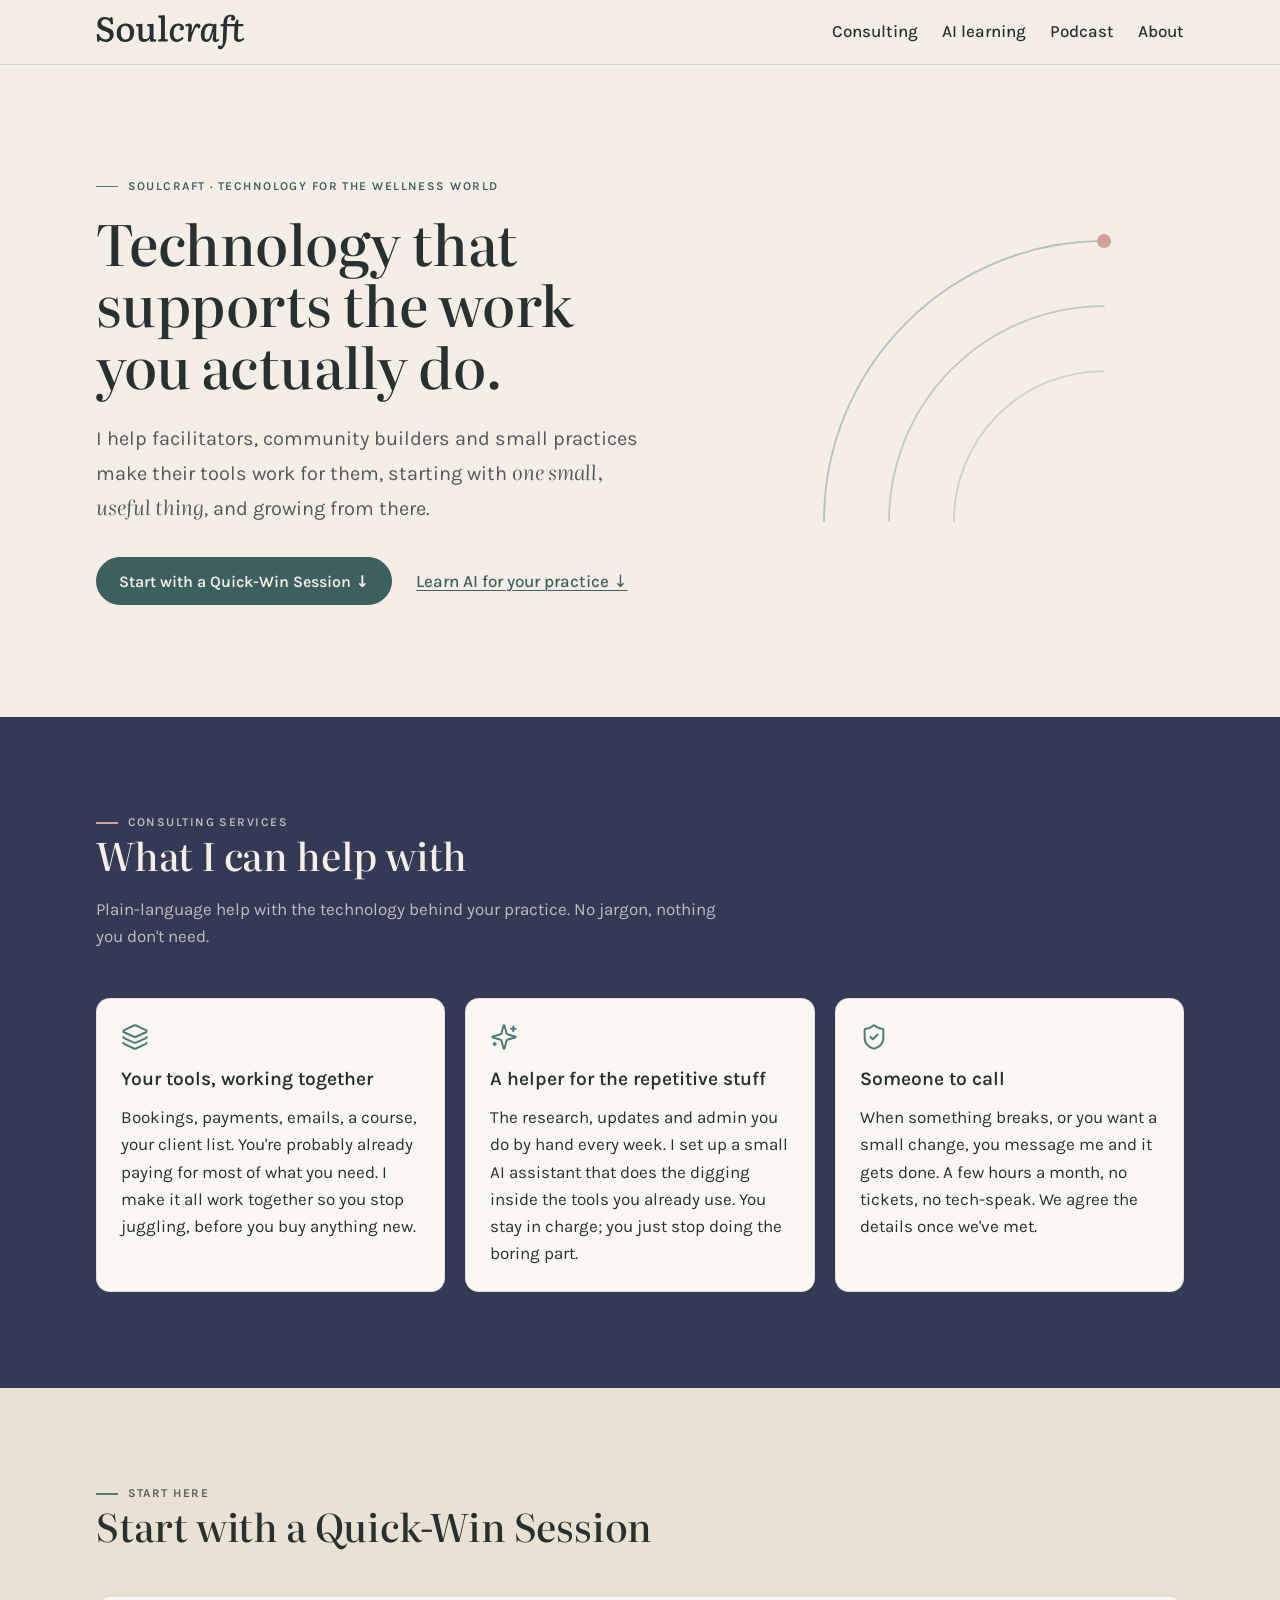
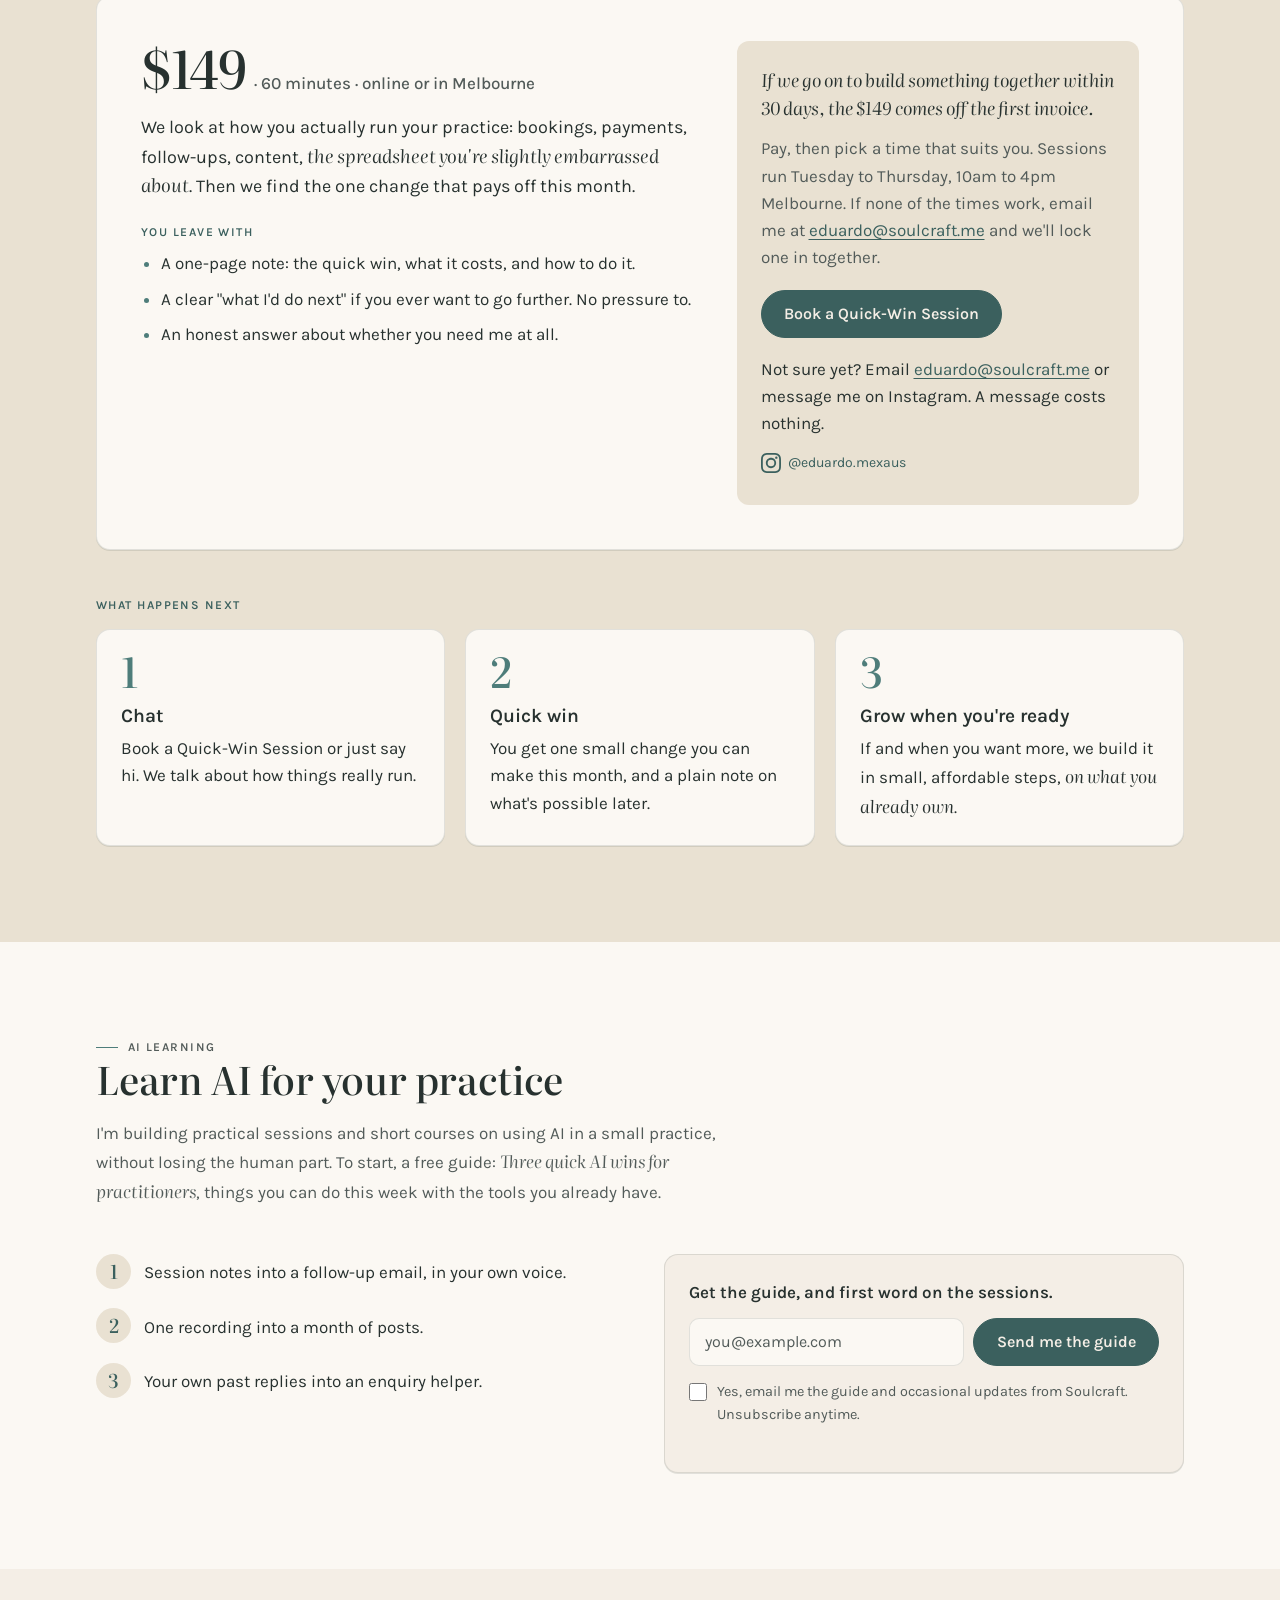
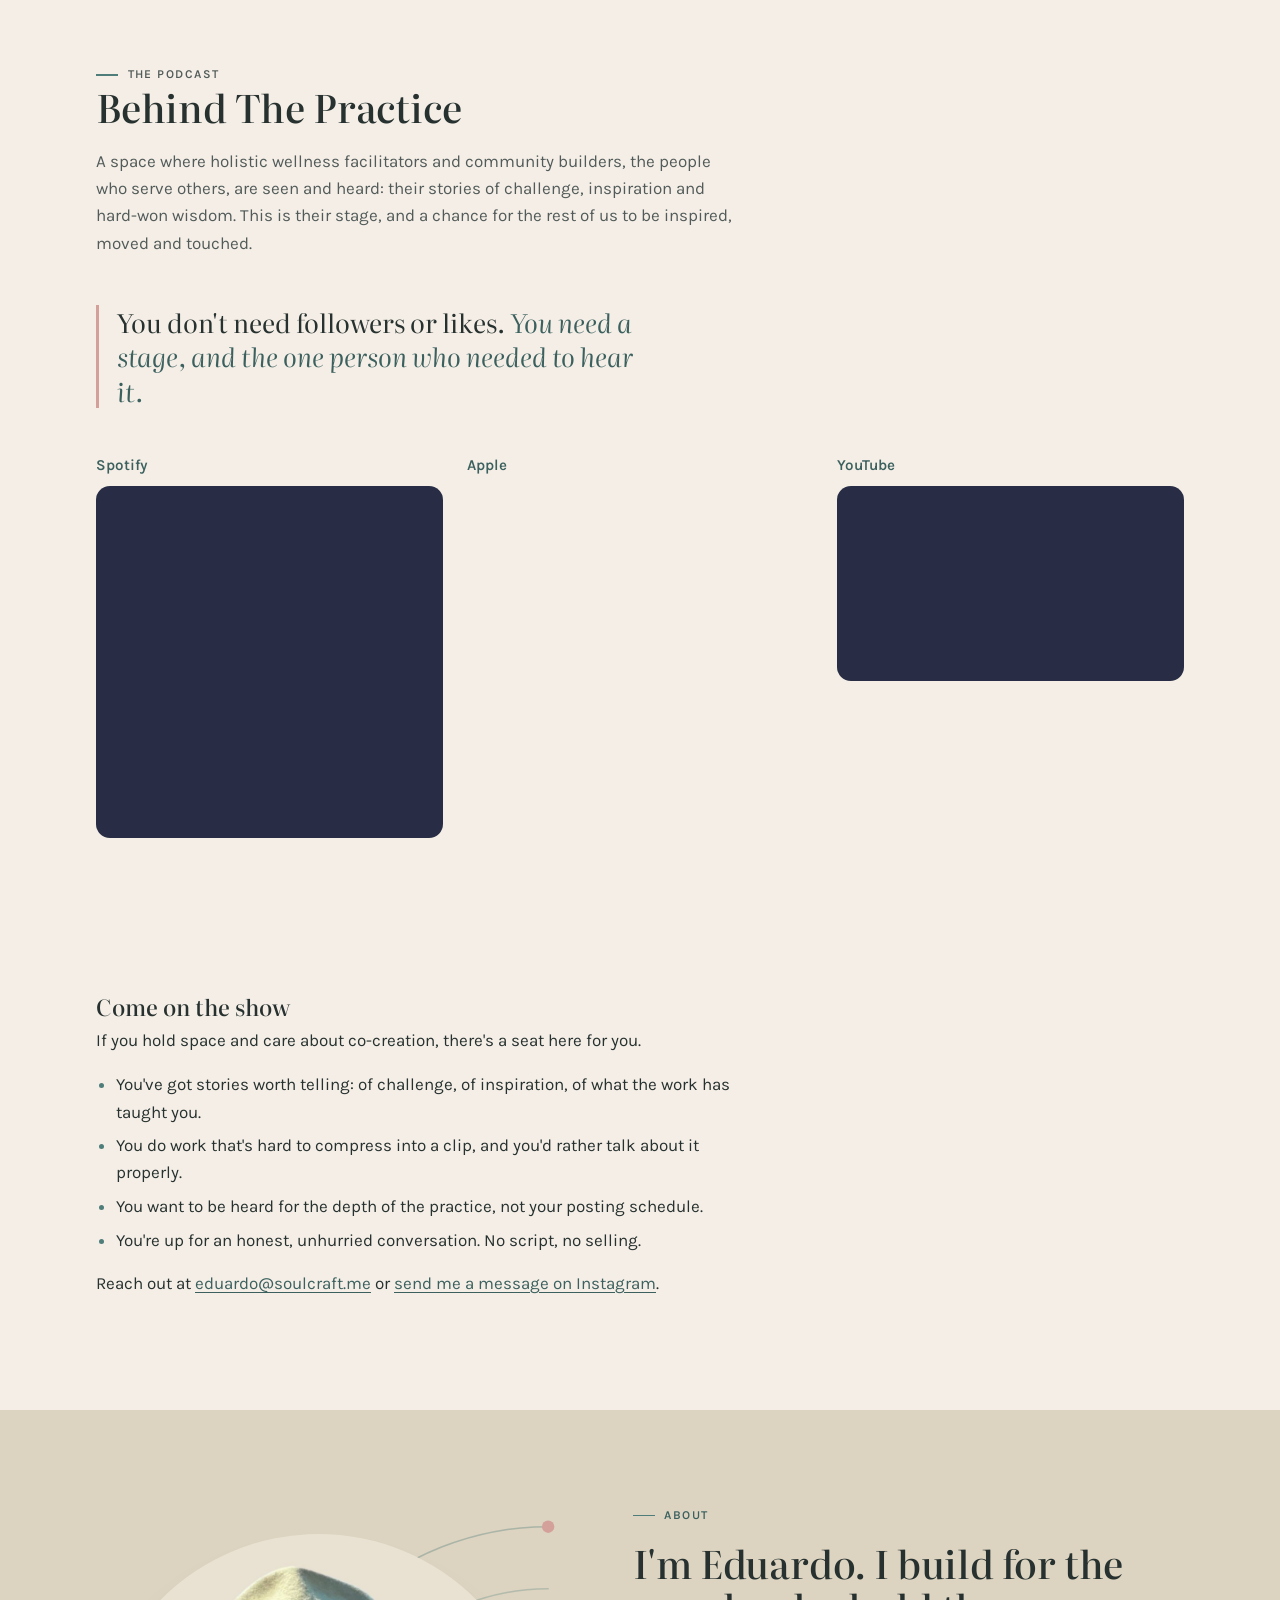
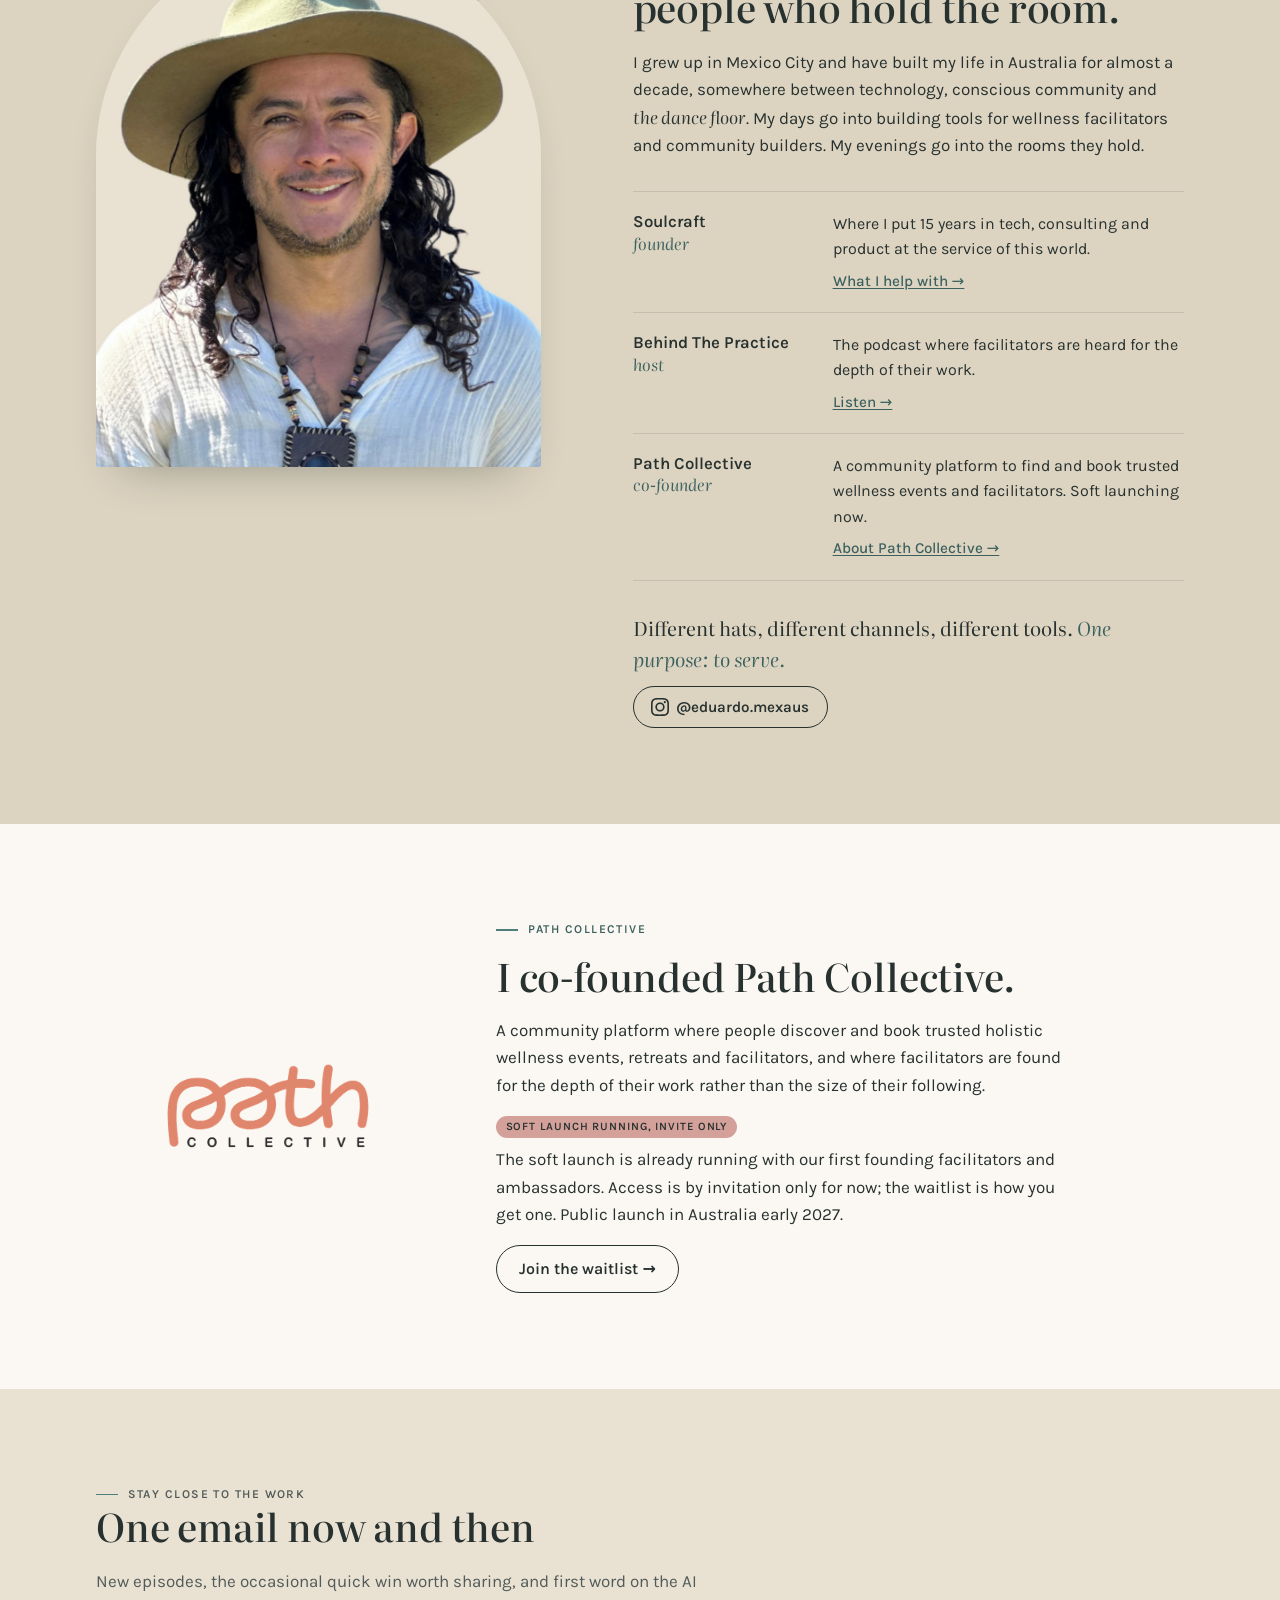
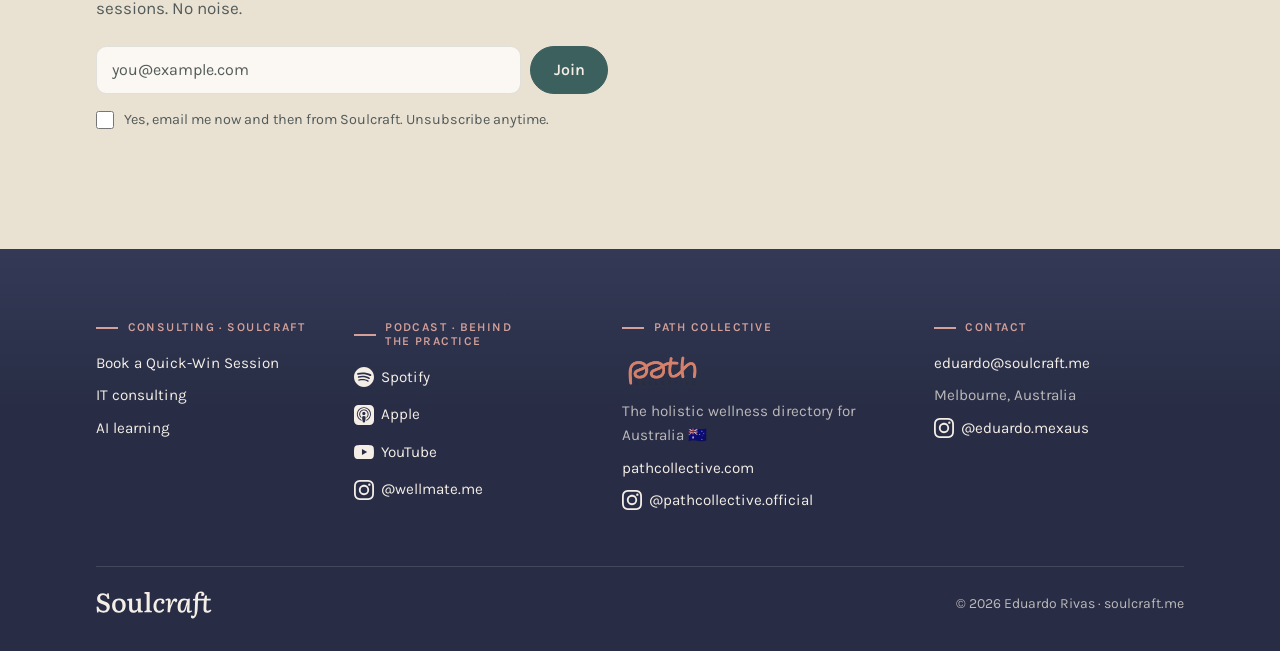
==== commit ea7aa954: "Stripe link live; sessions Tuesday to Thursday; thanks page gets the real nav, footer, next steps an" ====
--- a/index.html
+++ b/index.html
@@ -190,7 +190,7 @@
         </div>
         <div class="qw__side">
           <p class="qw__credit">If we go on to build something together within 30 days, the $149 comes off the first invoice.</p>
-          <p class="qw__flow muted">Pay, then pick a time that suits you. Sessions run Monday to Wednesday, 10am to 4pm Melbourne. If none of the times work, email me at <a href="mailto:eduardo@soulcraft.me?subject=Quick-Win%20Session%20time">eduardo@soulcraft.me</a> and we'll lock one in together.</p>
+          <p class="qw__flow muted">Pay, then pick a time that suits you. Sessions run Tuesday to Thursday, 10am to 4pm Melbourne. If none of the times work, email me at <a href="mailto:eduardo@soulcraft.me?subject=Quick-Win%20Session%20time">eduardo@soulcraft.me</a> and we'll lock one in together.</p>
           <a class="btn btn--primary js-book" href="#quick-win">Book a Quick-Win Session</a>
           <p class="qw__hi">Not sure yet? Email <a class="js-sayhi" href="mailto:eduardo@soulcraft.me?subject=Say%20hi">eduardo@soulcraft.me</a> or message me on Instagram. A message costs nothing.</p>
           <p class="qw__ig small"><a class="iconlink" href="https://www.instagram.com/eduardo.mexaus" target="_blank" rel="noopener"><svg class="ico ico--brand" viewBox="0 0 24 24" aria-hidden="true"><path d="M7.0301.084c-1.2768.0602-2.1487.264-2.911.5634-.7888.3075-1.4575.72-2.1228 1.3877-.6652.6677-1.075 1.3368-1.3802 2.127-.2954.7638-.4956 1.6365-.552 2.914-.0564 1.2775-.0689 1.6882-.0626 4.947.0062 3.2586.0206 3.6671.0825 4.9473.061 1.2765.264 2.1482.5635 2.9107.308.7889.72 1.4573 1.388 2.1228.6679.6655 1.3365 1.0743 2.1285 1.38.7632.295 1.6361.4961 2.9134.552 1.2773.056 1.6884.069 4.9462.0627 3.2578-.0062 3.668-.0207 4.9478-.0814 1.28-.0607 2.147-.2652 2.9098-.5633.7889-.3086 1.4578-.72 2.1228-1.3881.665-.6682 1.0745-1.3378 1.3795-2.1284.2957-.7632.4966-1.636.552-2.9124.056-1.2809.0692-1.6898.063-4.948-.0063-3.2583-.021-3.6668-.0817-4.9465-.0607-1.2797-.264-2.1487-.5633-2.9117-.3084-.7889-.72-1.4568-1.3876-2.1228C21.2982 1.33 20.628.9208 19.8378.6165 19.074.321 18.2017.1197 16.9244.0645 15.6471.0093 15.236-.005 11.977.0014 8.718.0076 8.31.0215 7.0301.0839m.1402 21.6932c-1.17-.0509-1.8053-.2453-2.2287-.408-.5606-.216-.96-.4771-1.3819-.895-.422-.4178-.6811-.8186-.9-1.378-.1644-.4234-.3624-1.058-.4171-2.228-.0595-1.2645-.072-1.6442-.079-4.848-.007-3.2037.0053-3.583.0607-4.848.05-1.169.2456-1.805.408-2.2282.216-.5613.4762-.96.895-1.3816.4188-.4217.8184-.6814 1.3783-.9003.423-.1651 1.0575-.3614 2.227-.4171 1.2655-.06 1.6447-.072 4.848-.079 3.2033-.007 3.5835.005 4.8495.0608 1.169.0508 1.8053.2445 2.228.408.5608.216.96.4754 1.3816.895.4217.4194.6816.8176.9005 1.3787.1653.4217.3617 1.056.4169 2.2263.0602 1.2655.0739 1.645.0796 4.848.0058 3.203-.0055 3.5834-.061 4.848-.051 1.17-.245 1.8055-.408 2.2294-.216.5604-.4763.96-.8954 1.3814-.419.4215-.8181.6811-1.3783.9-.4224.1649-1.0577.3617-2.2262.4174-1.2656.0595-1.6448.072-4.8493.079-3.2045.007-3.5825-.006-4.848-.0608M16.953 5.5864A1.44 1.44 0 1 0 18.39 4.144a1.44 1.44 0 0 0-1.437 1.4424M5.8385 12.012c.0067 3.4032 2.7706 6.1557 6.173 6.1493 3.4026-.0065 6.157-2.7701 6.1506-6.1733-.0065-3.4032-2.771-6.1565-6.174-6.1498-3.403.0067-6.156 2.771-6.1496 6.1738M8 12.0077a4 4 0 1 1 4.008 3.9921A3.9996 3.9996 0 0 1 8 12.0077"/></svg><span>@eduardo.mexaus</span></a></p>
--- a/styles.css
+++ b/styles.css
@@ -294,6 +294,17 @@
 .join .field{max-width:32rem}
 .join__note{margin:.5rem 0 0}
 
+/* ---------- thanks page ---------- */
+.thanks__grid{display:grid;gap:2.5rem;align-items:start}
+.thanks__lede{font-size:1.125rem;max-width:34rem}
+.thanks__alt{margin-top:1rem}
+.thanks__prep h2{font-family:var(--display);font-weight:500;font-size:1.3rem;margin-bottom:.75rem}
+.thanks__steps{padding-left:1.2em;margin:0 0 1rem}
+.thanks__steps li{margin-bottom:.5rem}
+.thanks__steps li::marker{color:var(--euc)}
+.thanks__player iframe{display:block;width:100%;border:0;border-radius:14px}
+@media (min-width:860px){.thanks__grid{grid-template-columns:minmax(0,7fr) minmax(0,5fr);gap:3.5rem}}
+
 /* ---------- footer columns ---------- */
 .footer__grid{display:grid;gap:2rem 1.5rem;grid-template-columns:repeat(2,minmax(0,1fr))}
 .footer__col{min-width:0;overflow-wrap:anywhere;font-size:.95rem}
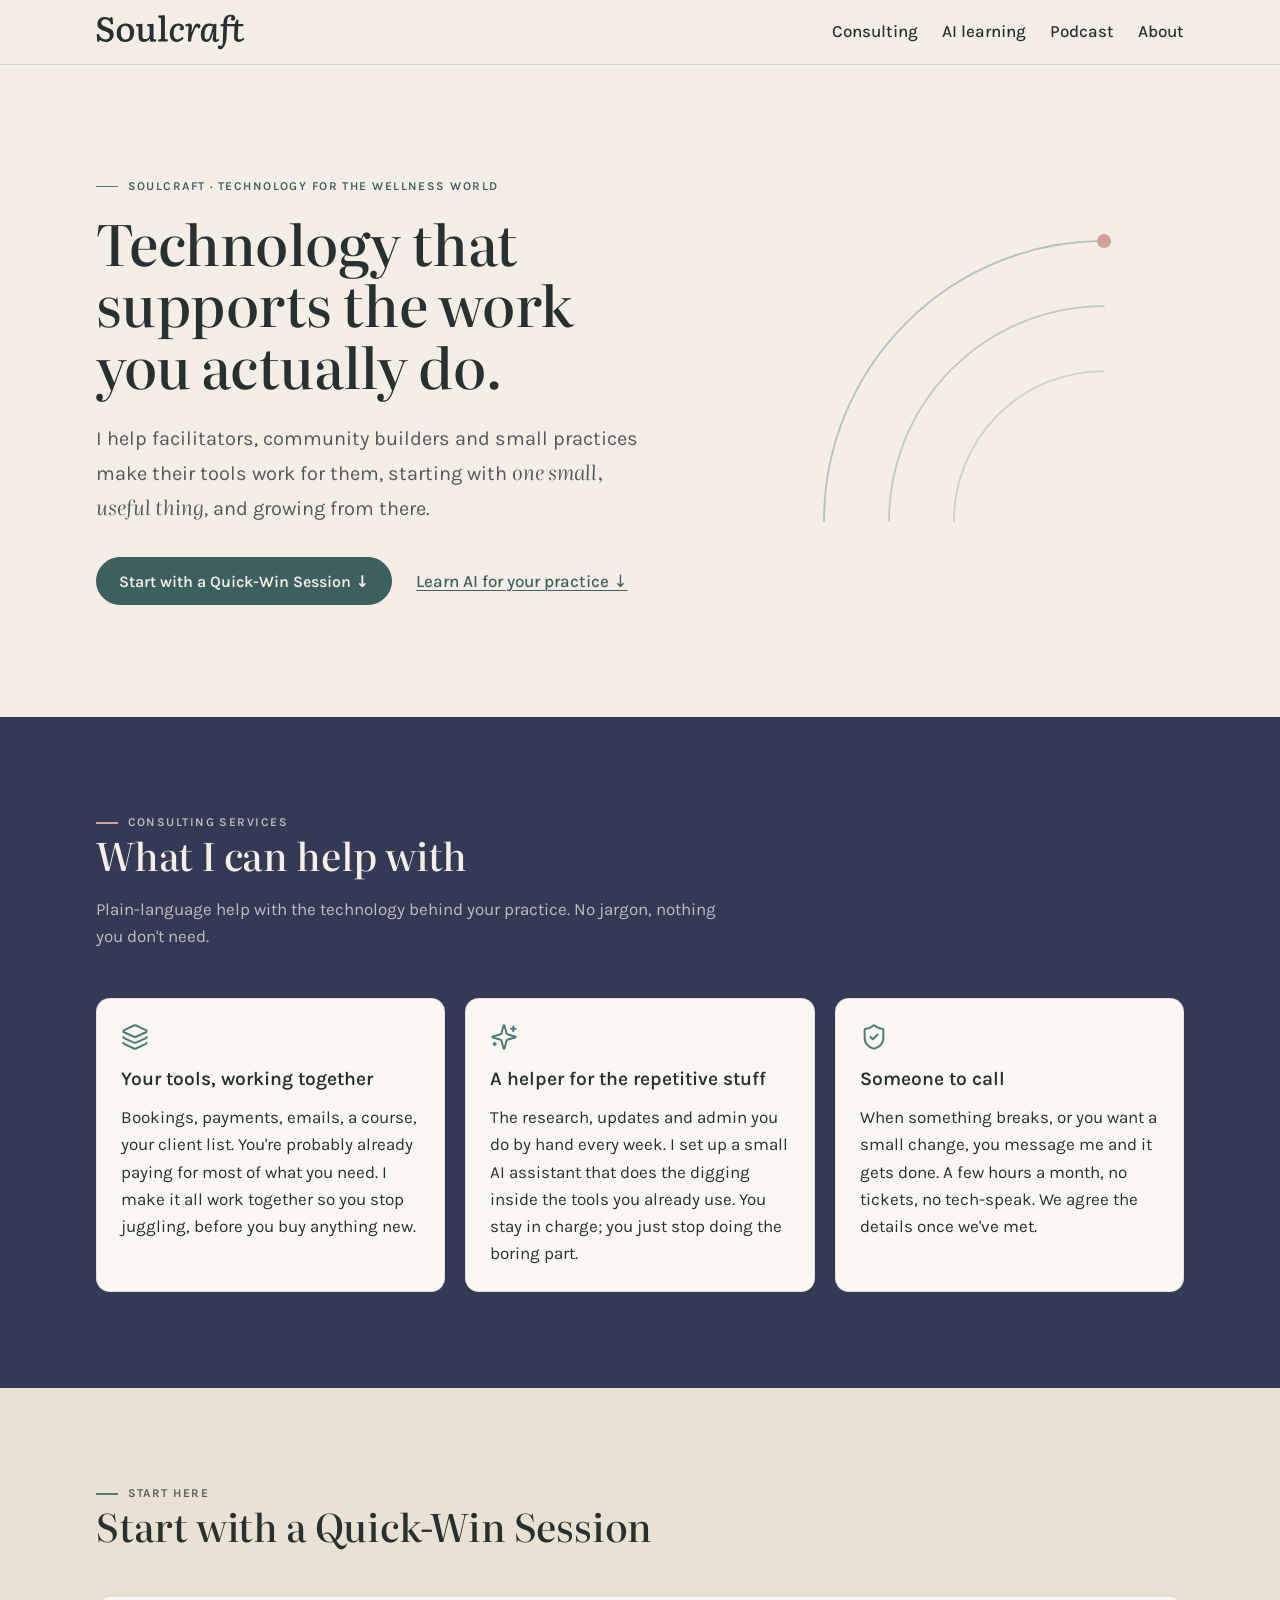
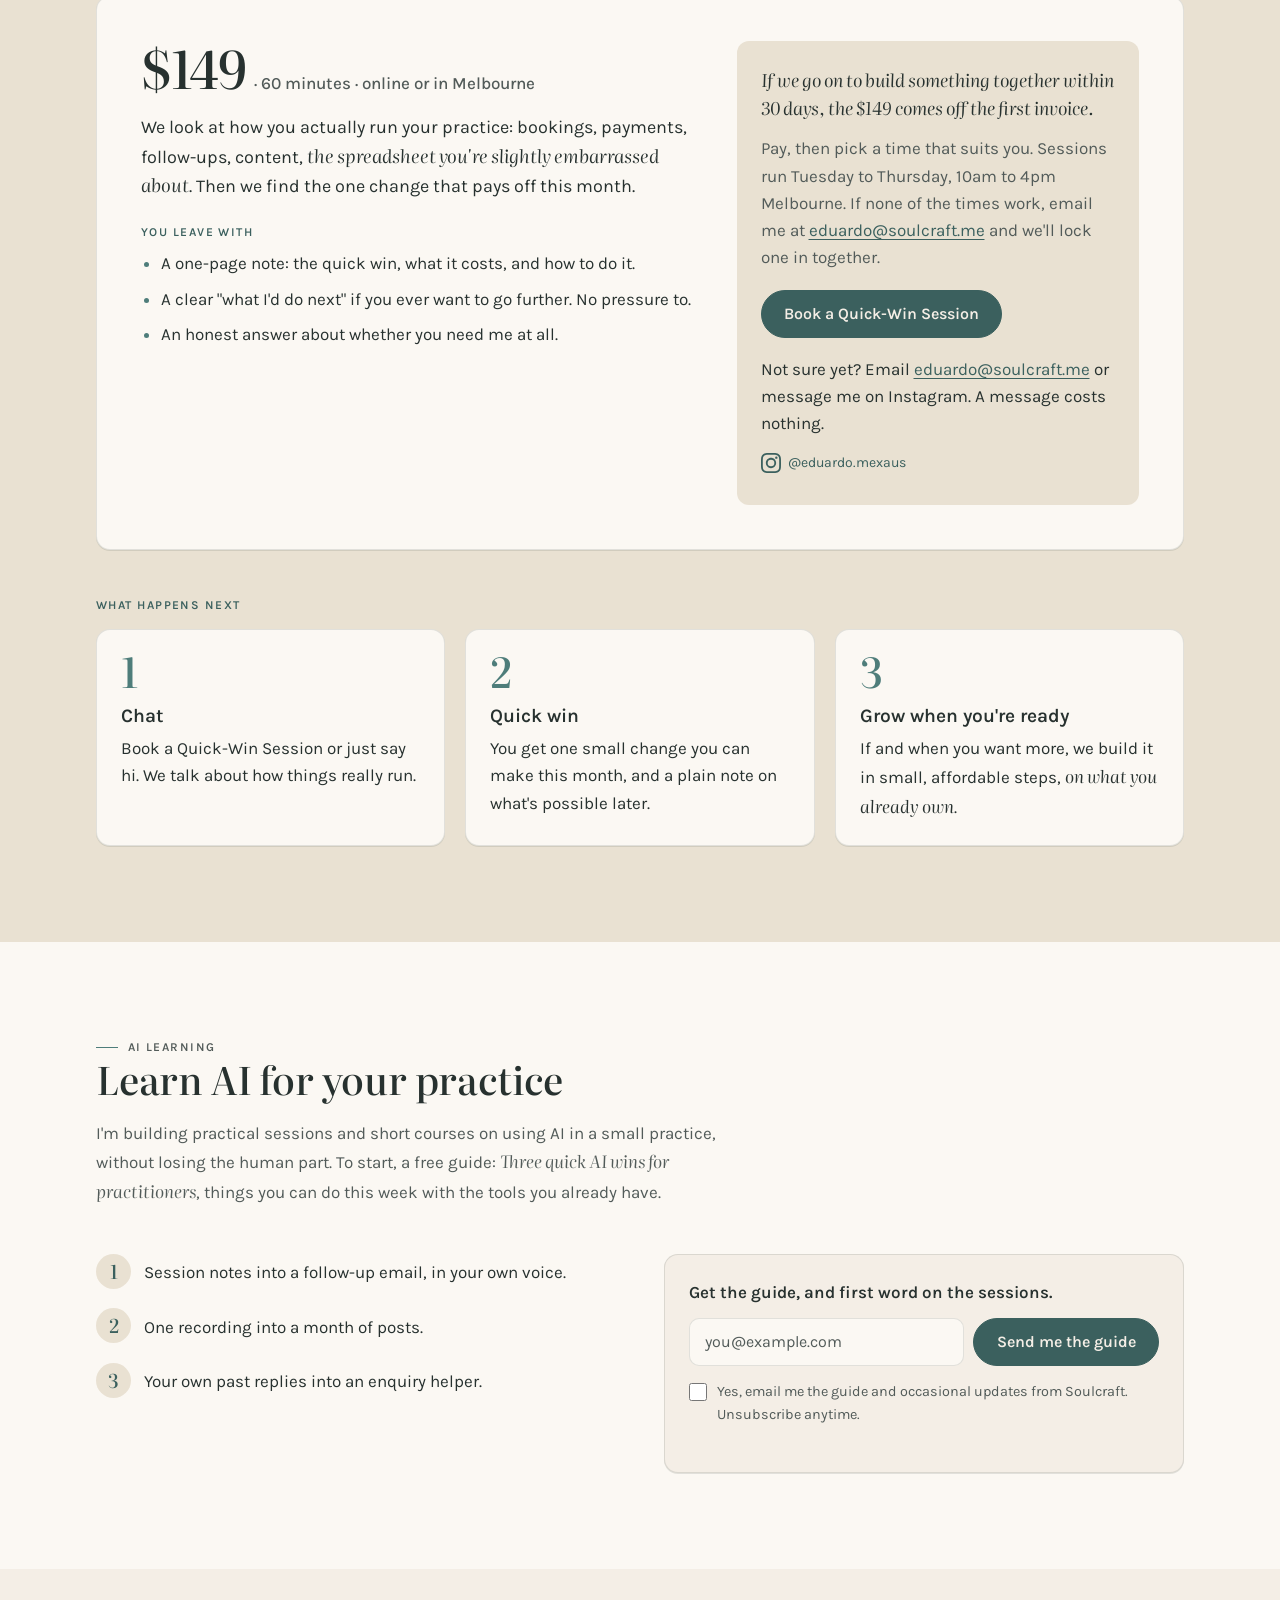
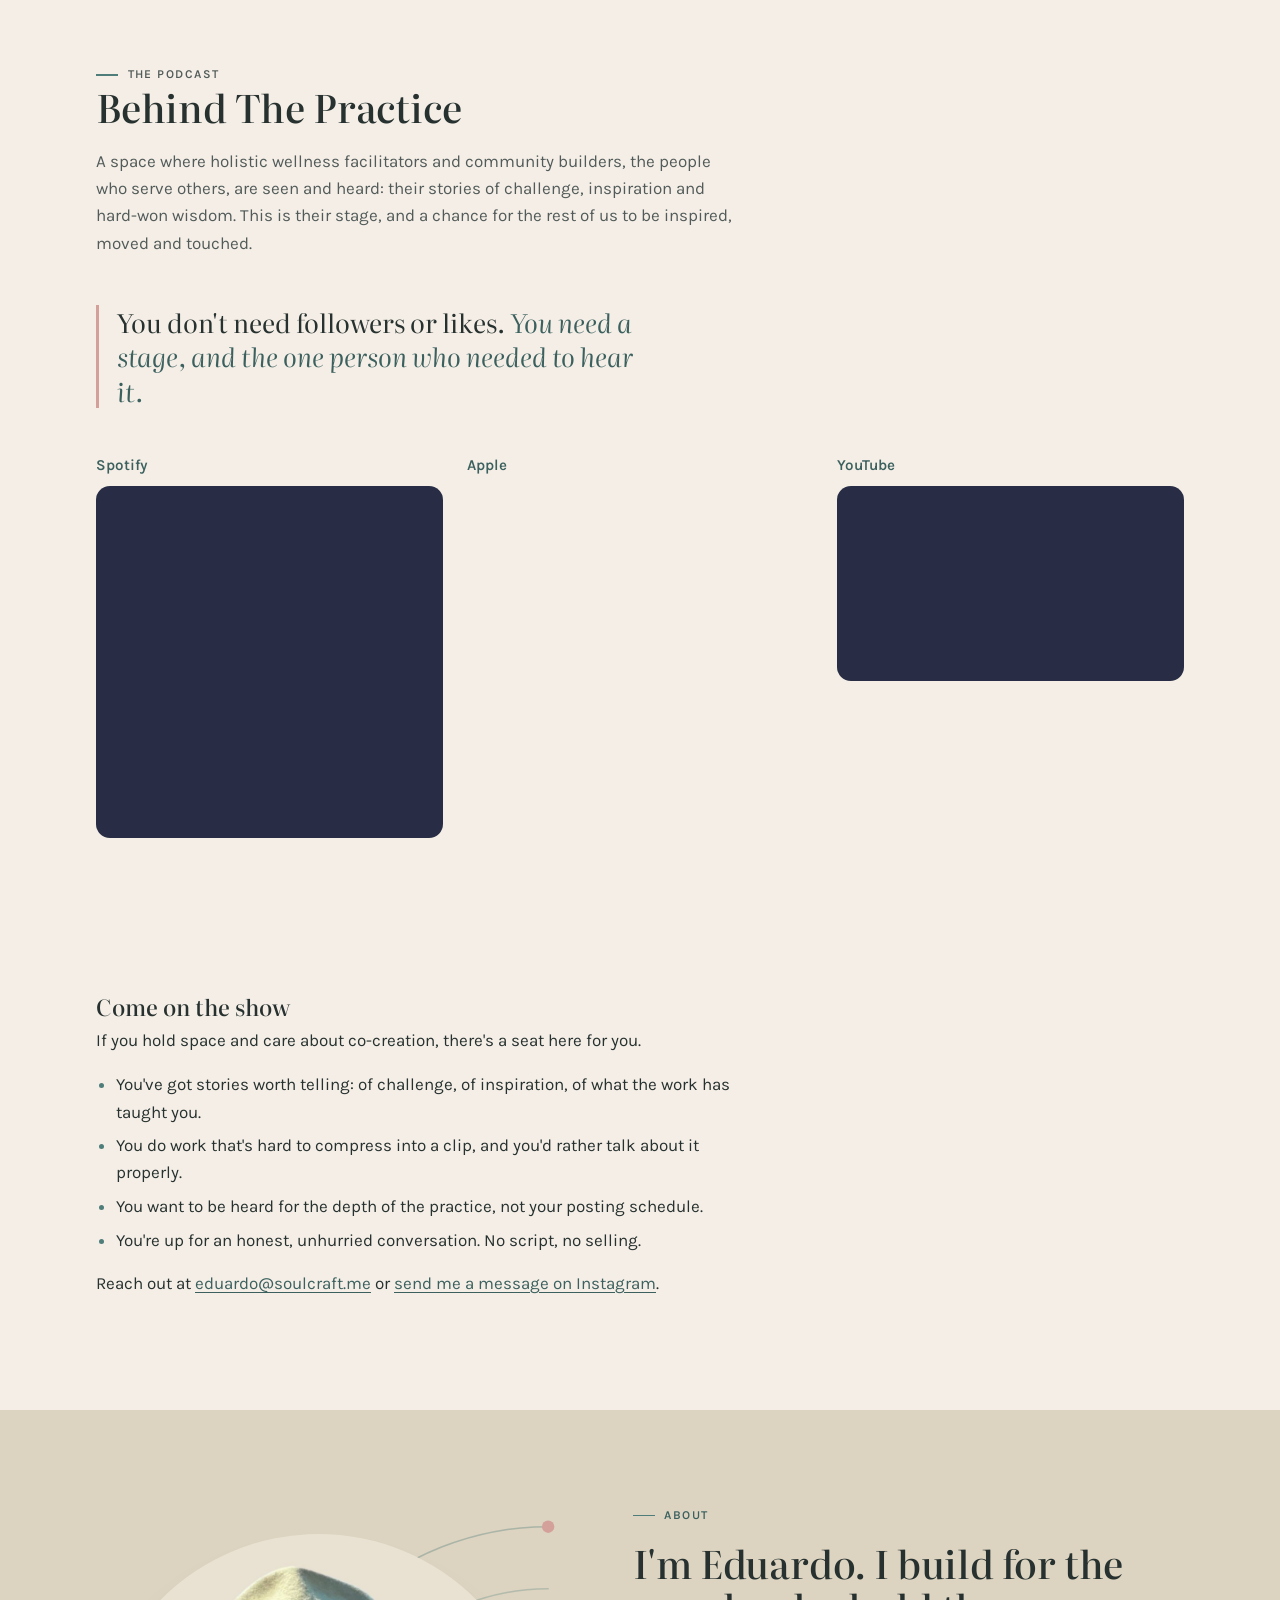
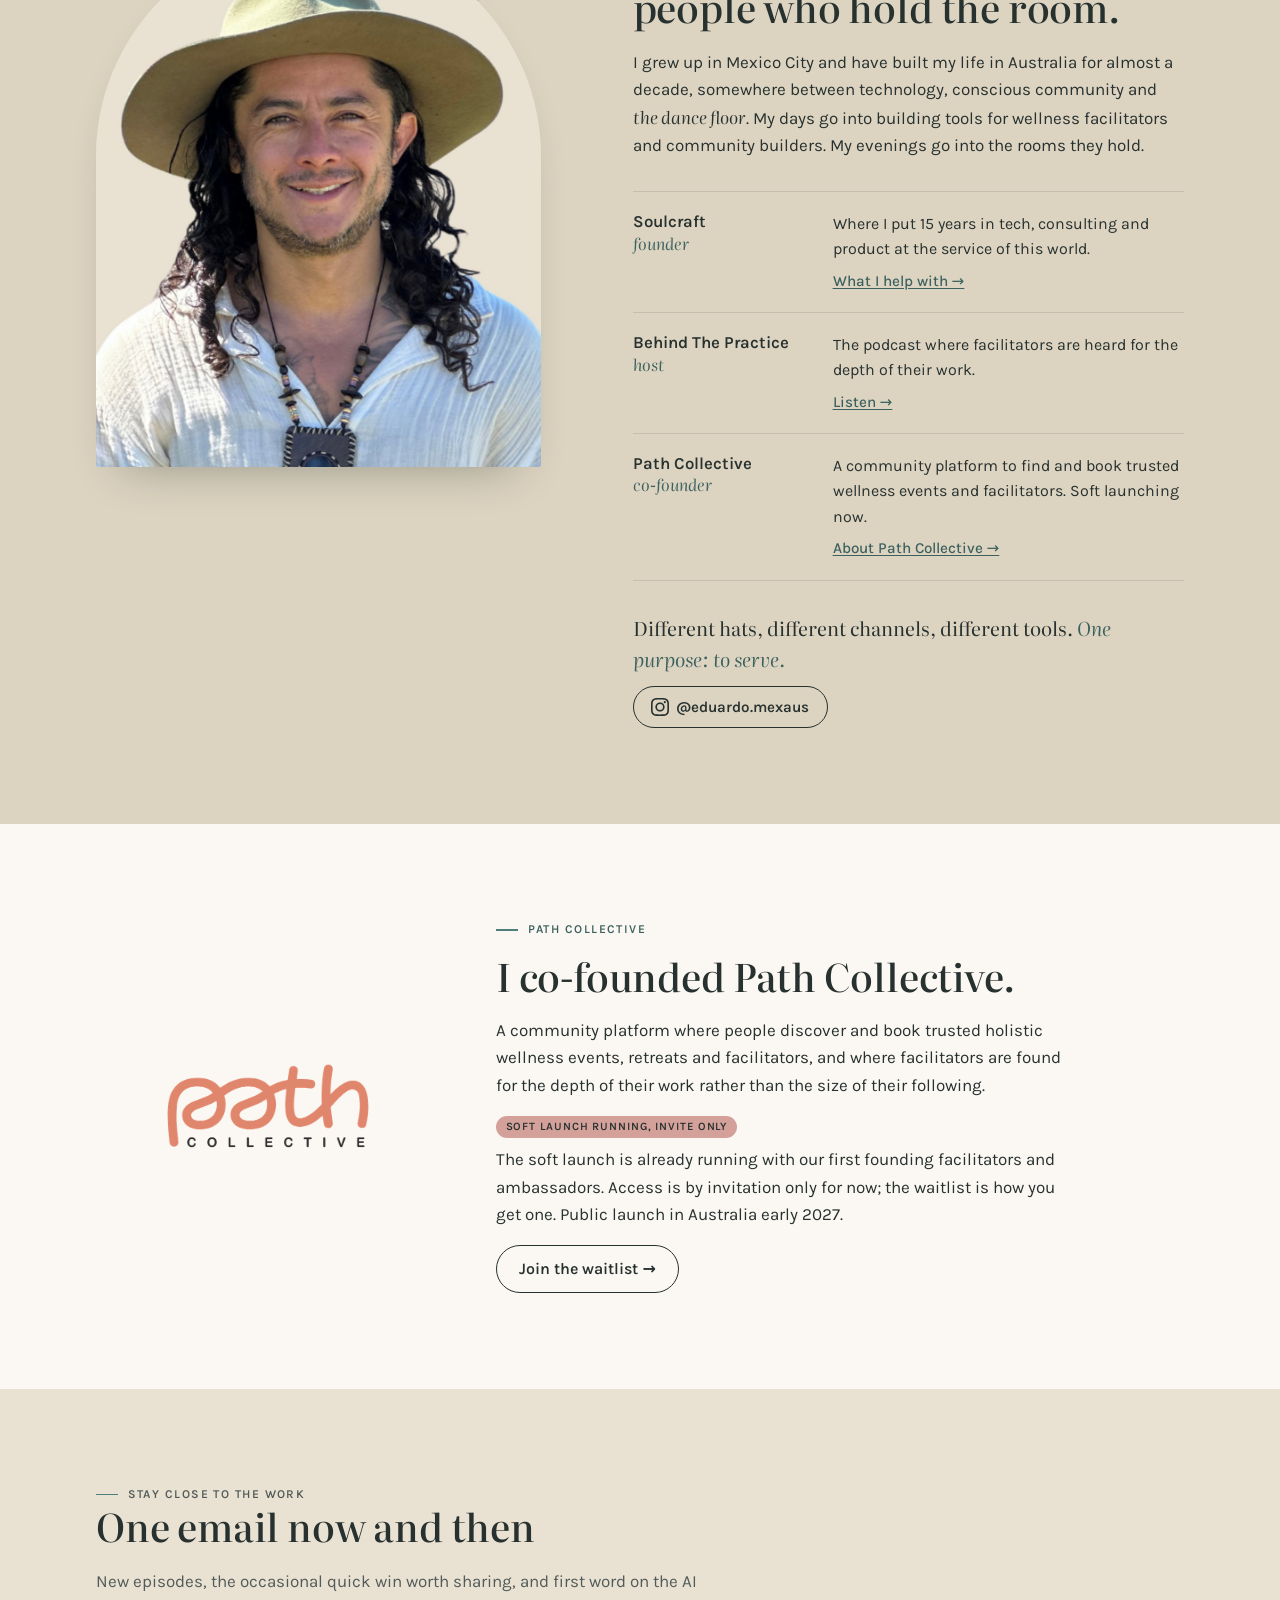
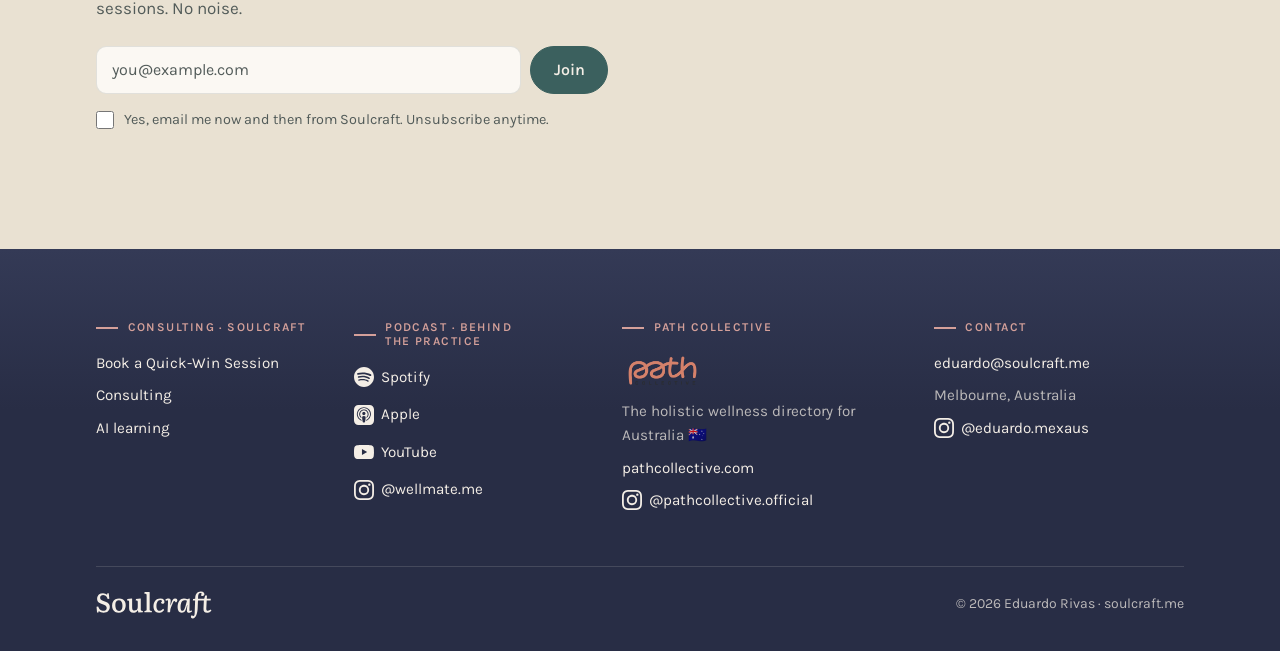
==== commit 8a2b1f4f: "Footer: 'Consulting' instead of 'IT consulting', matching the nav 'IT consulting' was the only jargo" ====
--- a/index.html
+++ b/index.html
@@ -363,7 +363,7 @@
         <h2 class="eyebrow" id="f-soulcraft">Consulting · Soulcraft</h2>
         <ul>
           <li><a href="#quick-win">Book a Quick-Win Session</a></li>
-          <li><a href="#services">IT consulting</a></li>
+          <li><a href="#services">Consulting</a></li>
           <li><a href="#ai-learning">AI learning</a></li>
         </ul>
       </nav>
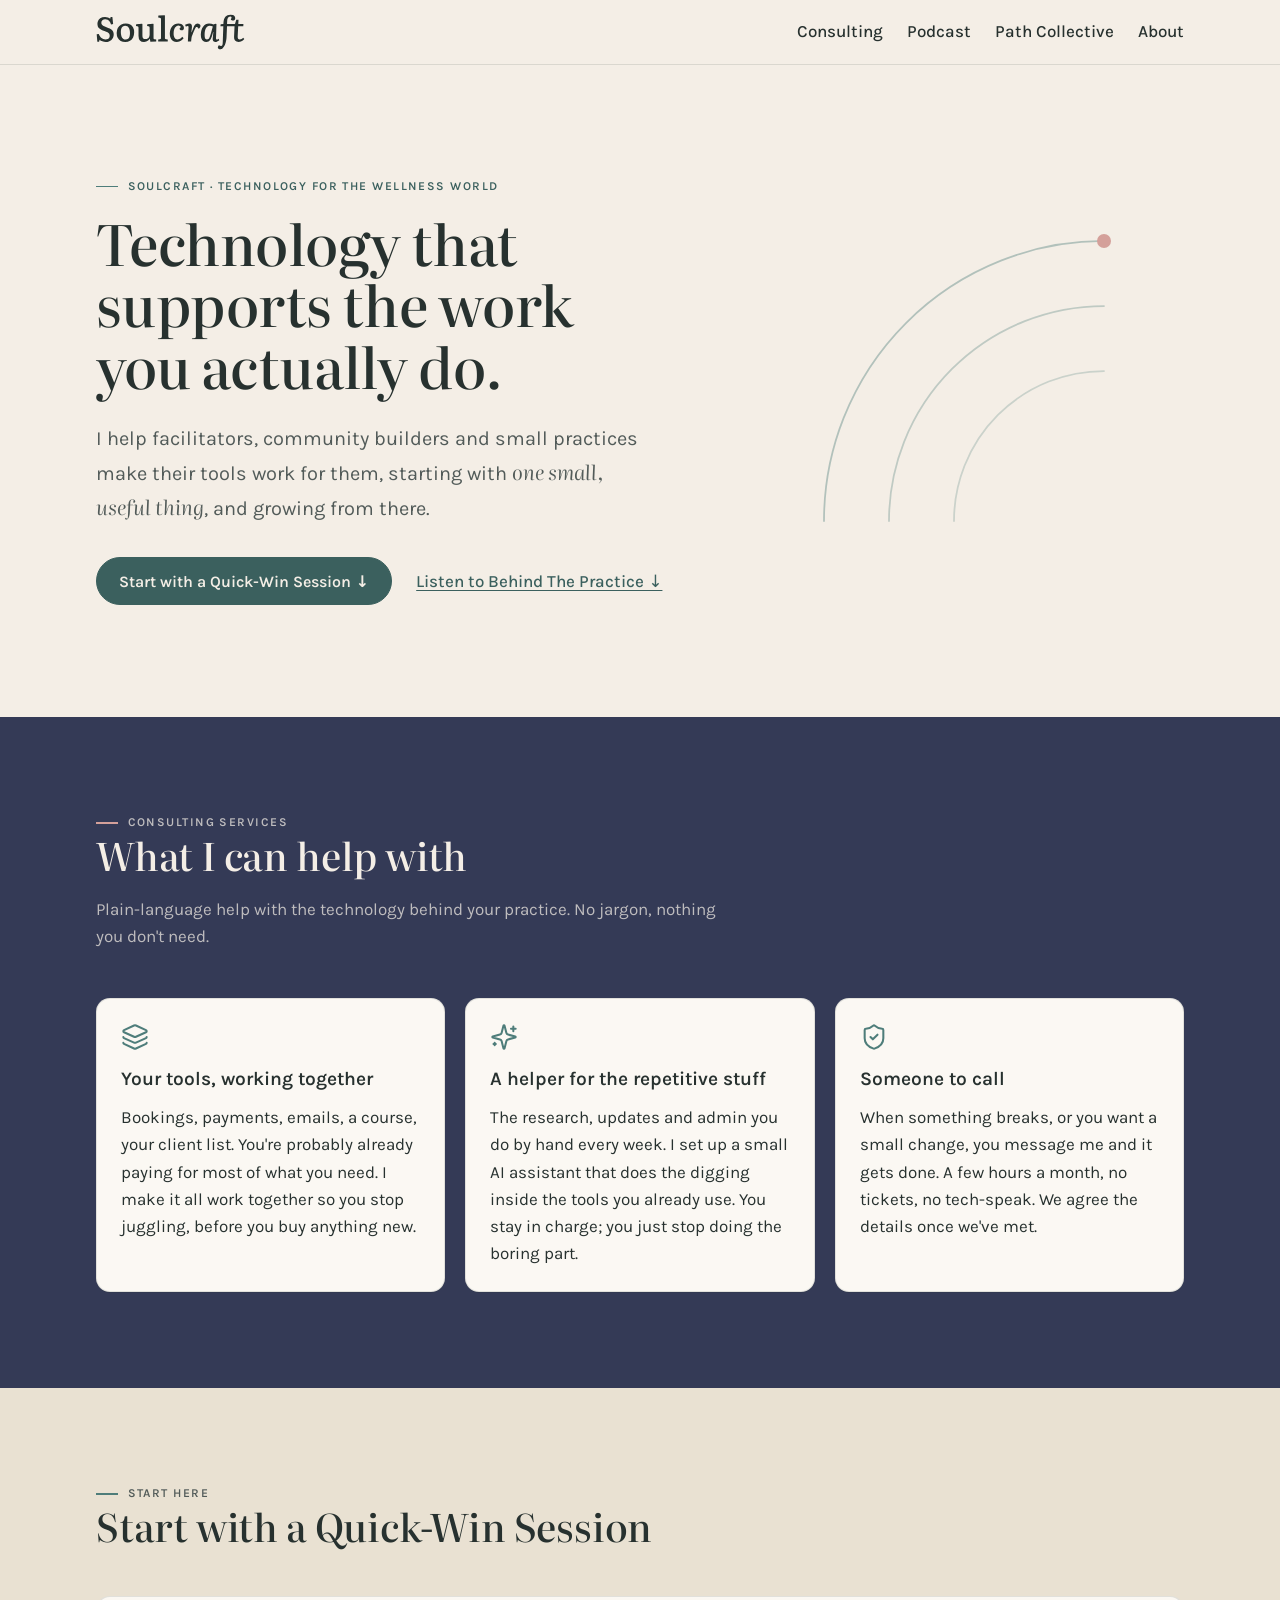
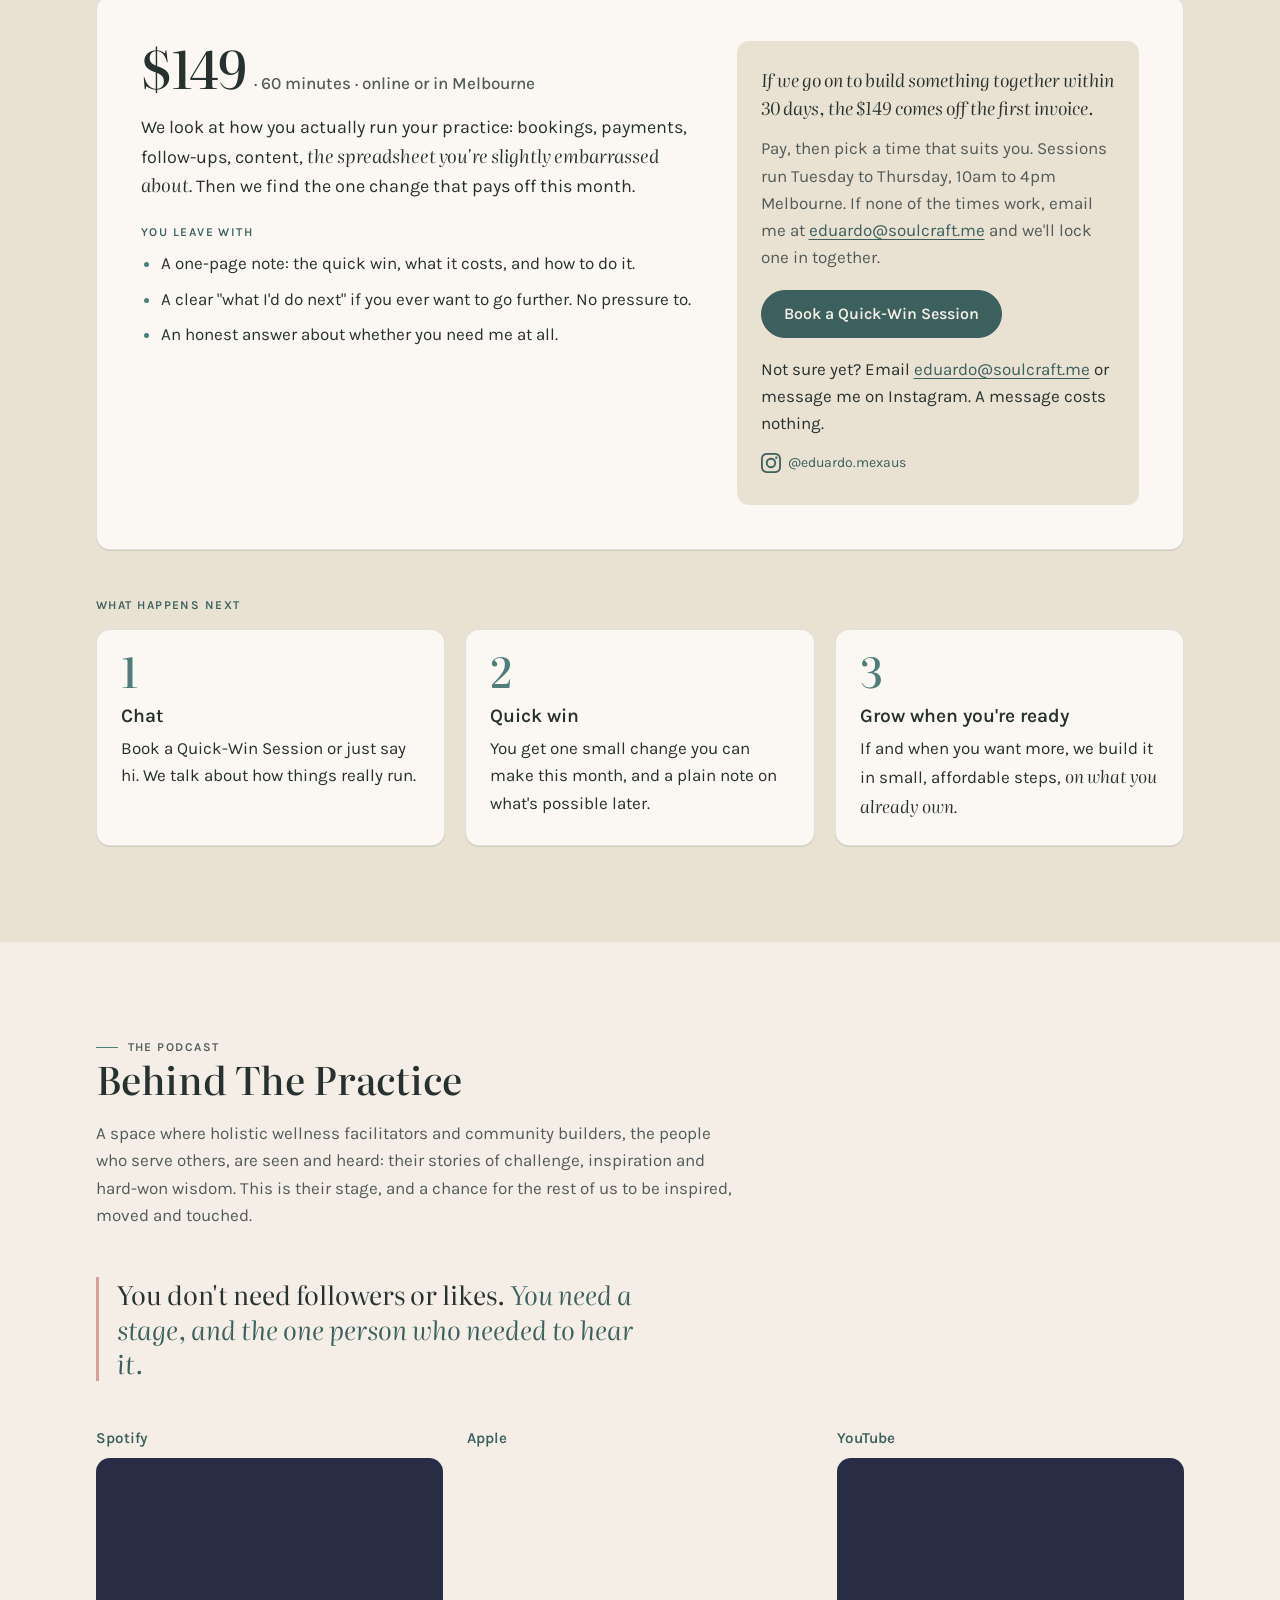
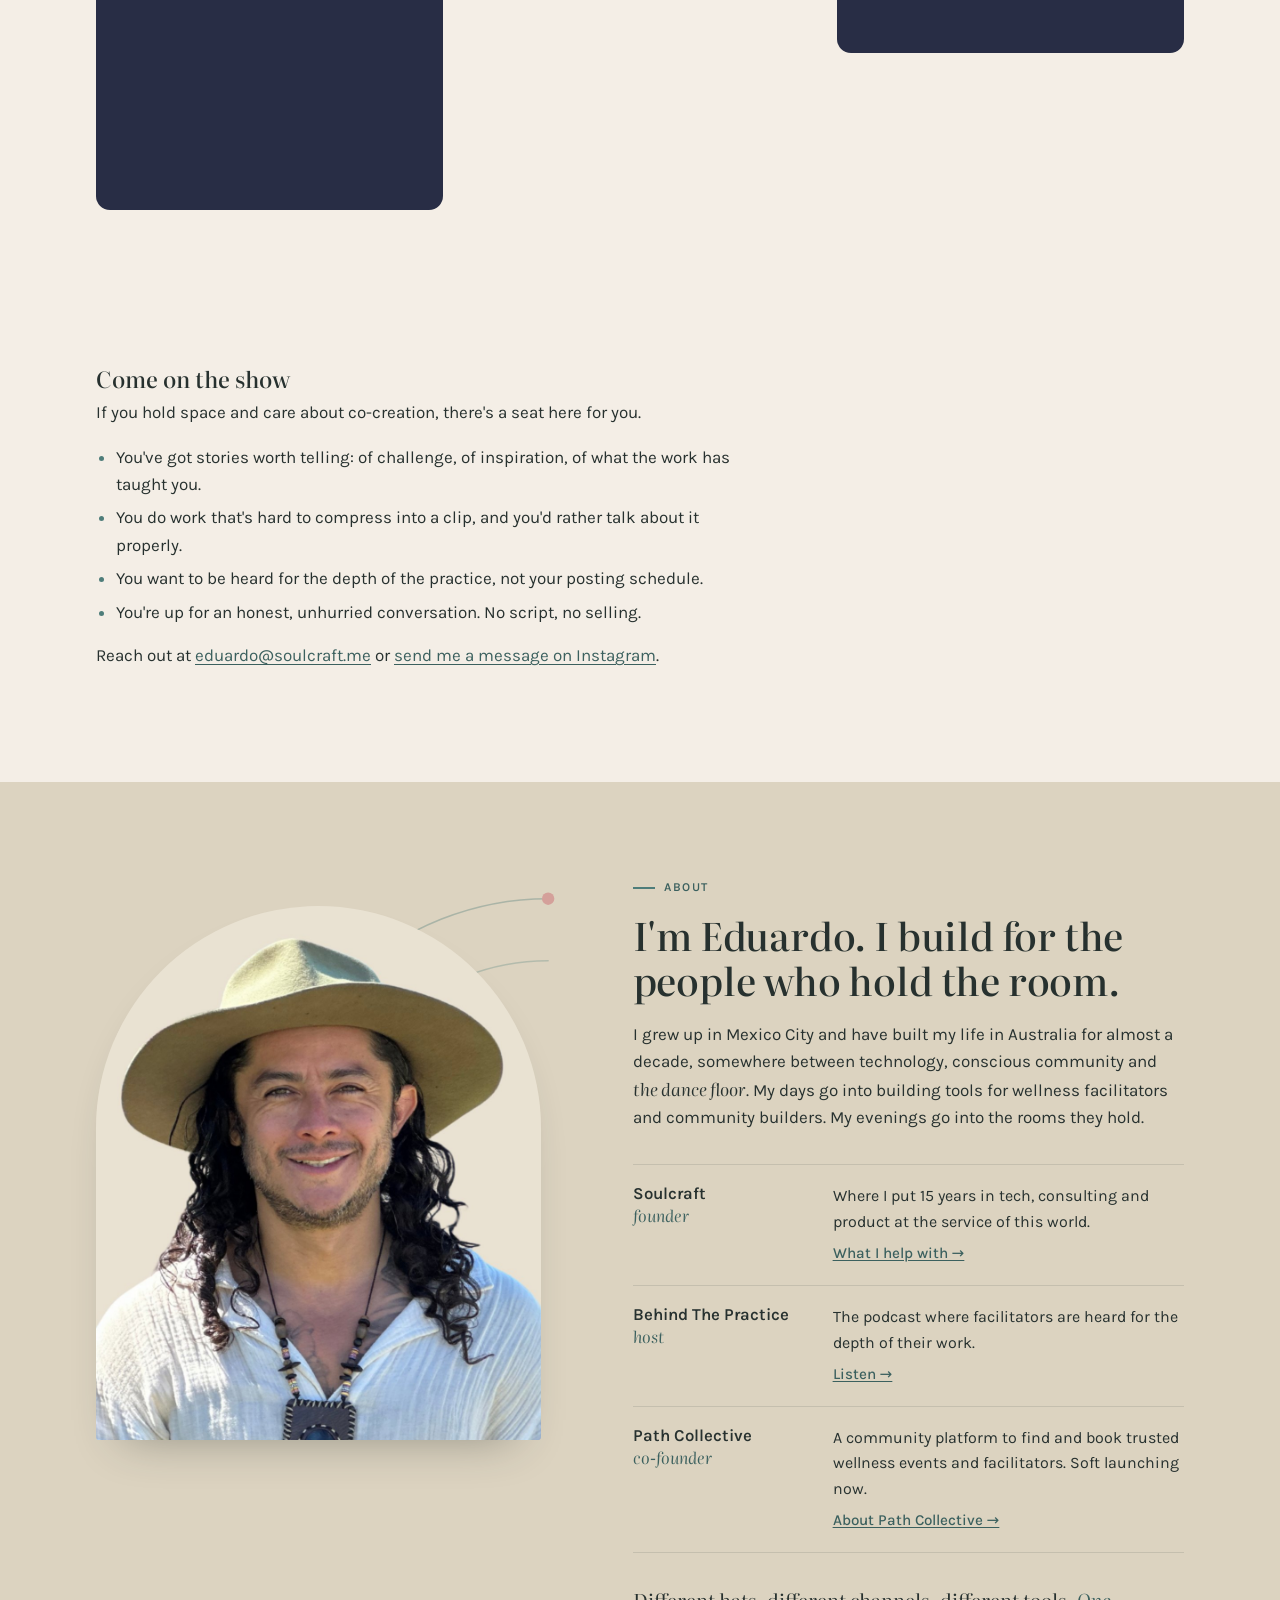
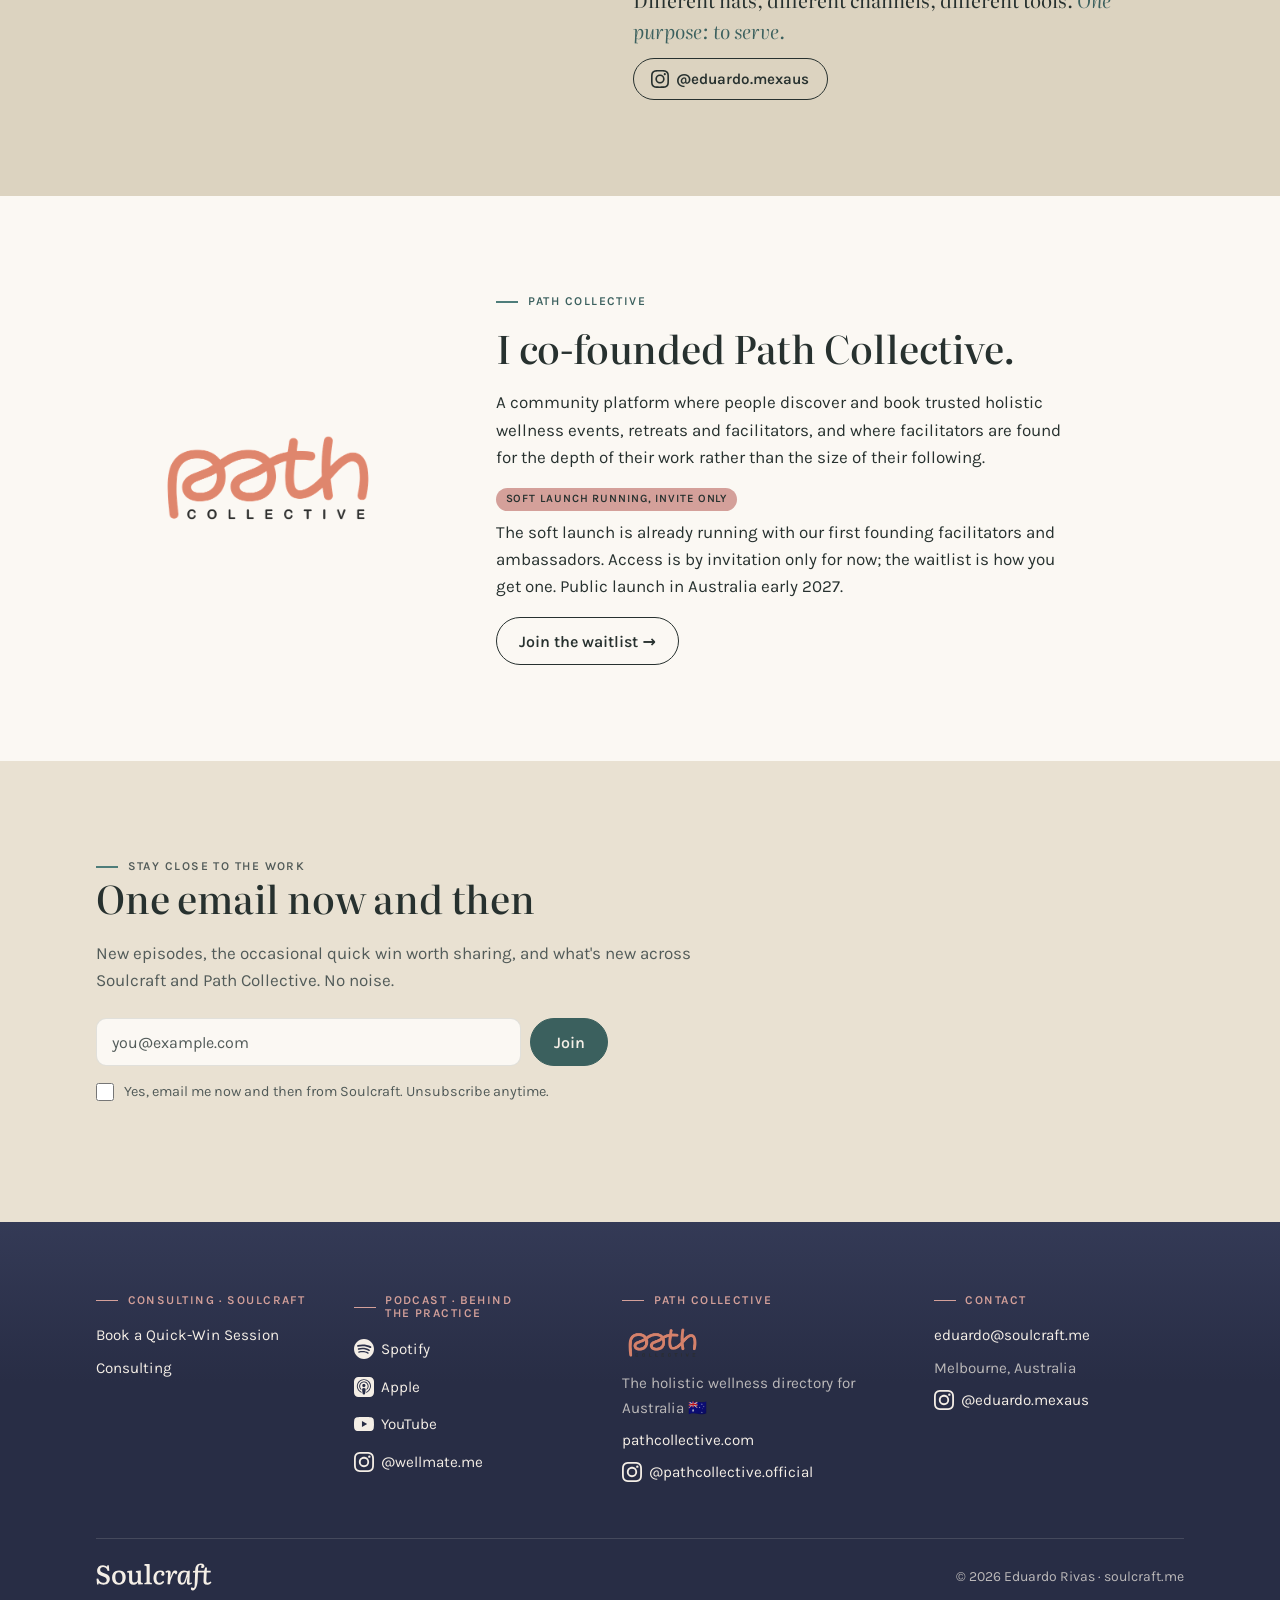
==== commit d99029f6: "Hide AI learning for now; one list, a welcome page and a welcome email Ed, 2026-10-05: the AI sessio" ====
--- a/index.html
+++ b/index.html
@@ -106,8 +106,8 @@
     <nav class="nav-menu" id="nav-menu" aria-label="Main">
       <ul>
         <li><a href="#services">Consulting</a></li>
-        <li><a href="#ai-learning">AI learning</a></li>
         <li><a href="#podcast">Podcast</a></li>
+        <li><a href="#path">Path Collective</a></li>
         <li><a href="#about">About</a></li>
       </ul>
     </nav>
@@ -124,7 +124,7 @@
         <p class="hero__sub">I help facilitators, community builders and small practices make their tools work for them, starting with <em>one small, useful thing</em>, and growing from there.</p>
         <div class="hero__actions">
           <a class="btn btn--primary" href="#quick-win">Start with a Quick-Win Session ↓</a>
-          <a class="hero__secondary" href="#ai-learning">Learn AI for your practice ↓</a>
+          <a class="hero__secondary" href="#podcast">Listen to Behind The Practice ↓</a>
         </div>
       </div>
       <div class="hero__art" aria-hidden="true">
@@ -212,33 +212,6 @@
           <p>If and when you want more, we build it in small, affordable steps, <em>on what you already own</em>.</p>
         </li>
       </ol>
-      </div>
-    </div>
-  </section>
-
-  <section class="section section--white" id="ai-learning" aria-labelledby="ai-h">
-    <div class="wrap ai">
-      <div class="section-head">
-        <p class="eyebrow">AI learning</p>
-        <h2 id="ai-h">Learn AI for your practice</h2>
-        <p>I'm building practical sessions and short courses on using AI in a small practice, without losing the human part. To start, a free guide: <em>Three quick AI wins for practitioners</em>, things you can do this week with the tools you already have.</p>
-      </div>
-      <div class="ai__grid">
-        <ol class="ai__teaser">
-          <li>Session notes into a follow-up email, in your own voice.</li>
-          <li>One recording into a month of posts.</li>
-          <li>Your own past replies into an enquiry helper.</li>
-        </ol>
-        <div class="ai-join card">
-          <p><strong>Get the guide, and first word on the sessions.</strong></p>
-          <form class="field js-signup" id="sc-signup-ai" data-source="ai-learning" action="https://www.soulcraft.me/" method="post" novalidate>
-            <label class="visually-hidden" for="sc-signup-ai-email">Email</label>
-            <input id="sc-signup-ai-email" type="email" name="email" placeholder="you@example.com" autocomplete="email" inputmode="email" required>
-            <button class="btn btn--primary" type="submit">Send me the guide</button>
-            <label class="consent"><input type="checkbox" name="consent" value="yes" required> <span>Yes, email me the guide and occasional updates from Soulcraft. Unsubscribe anytime.</span></label>
-          </form>
-          <p class="form-msg" id="sc-signup-ai-msg" aria-live="polite"></p>
-        </div>
       </div>
     </div>
   </section>
@@ -341,7 +314,7 @@
         <div class="section-head">
           <p class="eyebrow">Stay close to the work</p>
           <h2 id="join-h">One email now and then</h2>
-          <p>New episodes, the occasional quick win worth sharing, and first word on the AI sessions. No noise.</p>
+          <p>New episodes, the occasional quick win worth sharing, and what's new across Soulcraft and Path Collective. No noise.</p>
         </div>
         <form class="field js-signup" id="sc-signup" data-source="join" action="https://www.soulcraft.me/" method="post" novalidate>
           <label class="visually-hidden" for="sc-signup-email">Email</label>
@@ -364,7 +337,6 @@
         <ul>
           <li><a href="#quick-win">Book a Quick-Win Session</a></li>
           <li><a href="#services">Consulting</a></li>
-          <li><a href="#ai-learning">AI learning</a></li>
         </ul>
       </nav>
       <nav class="footer__col" aria-labelledby="f-podcast">
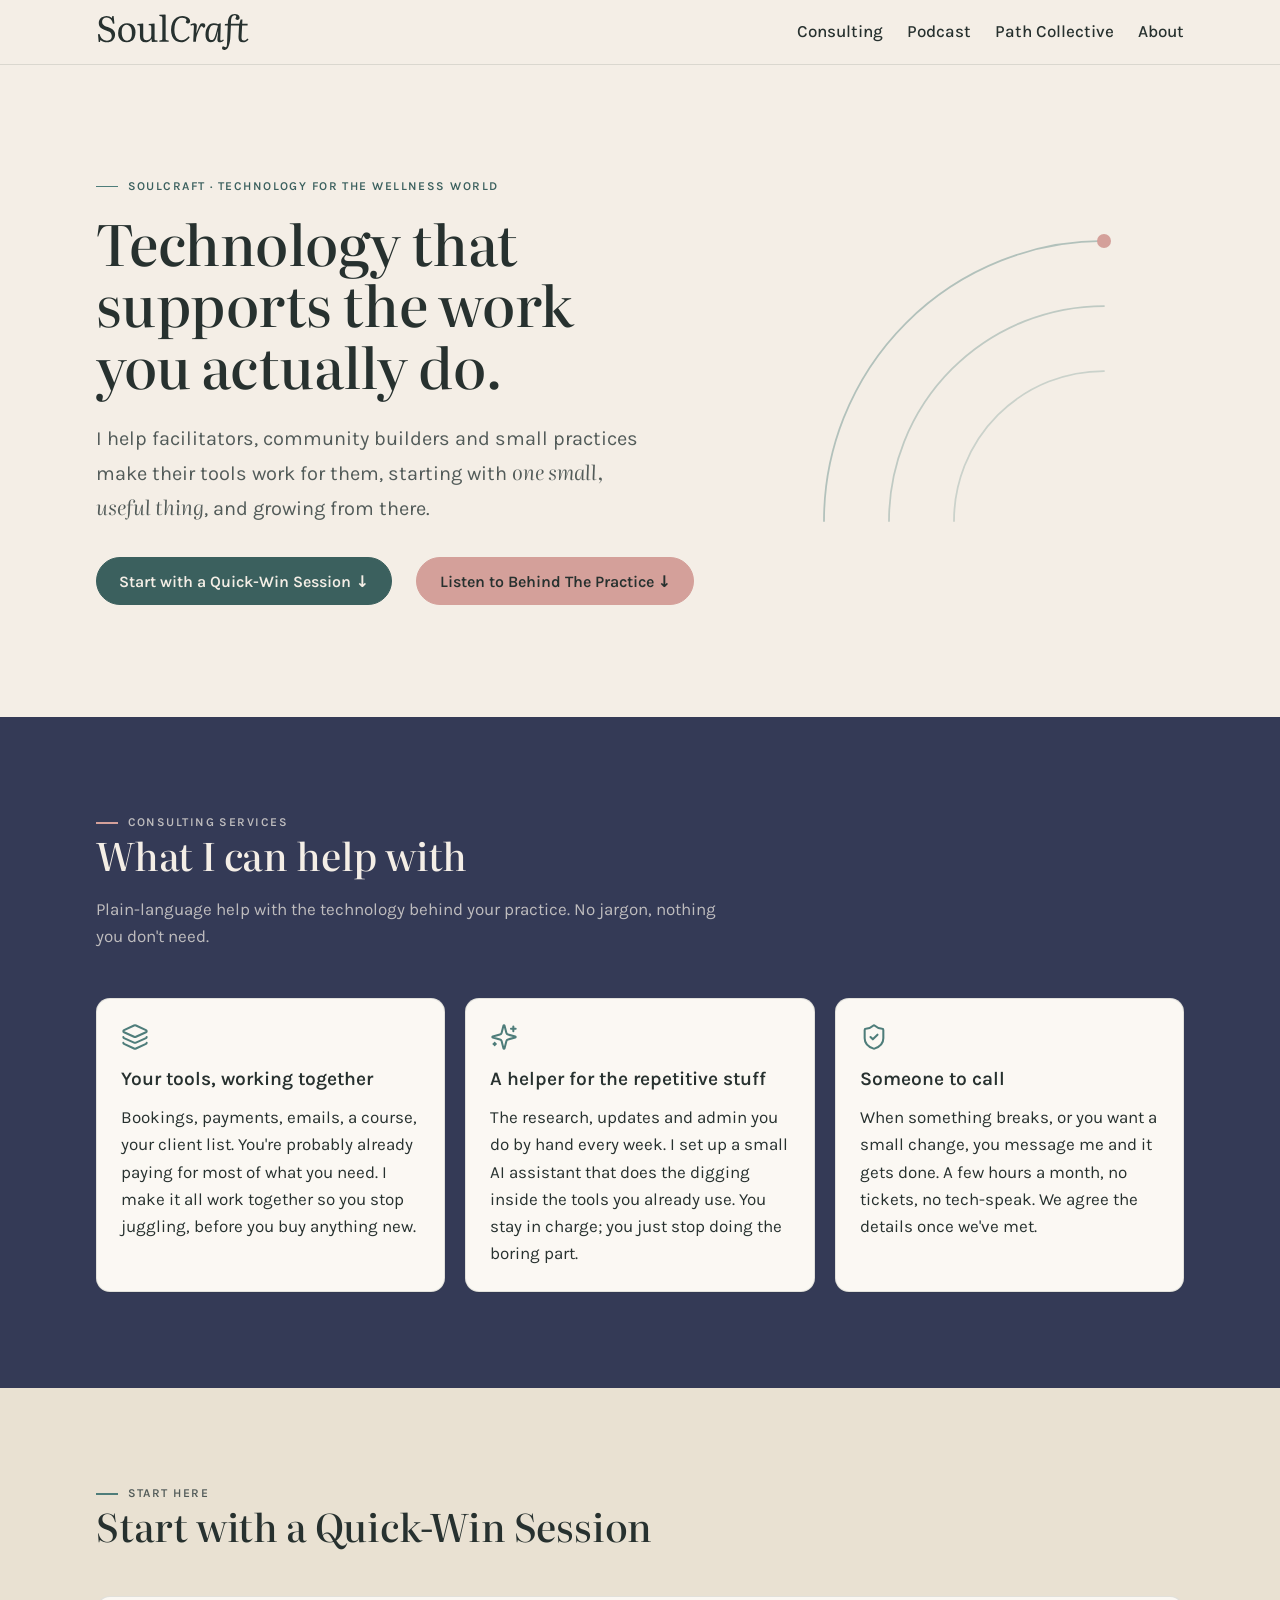
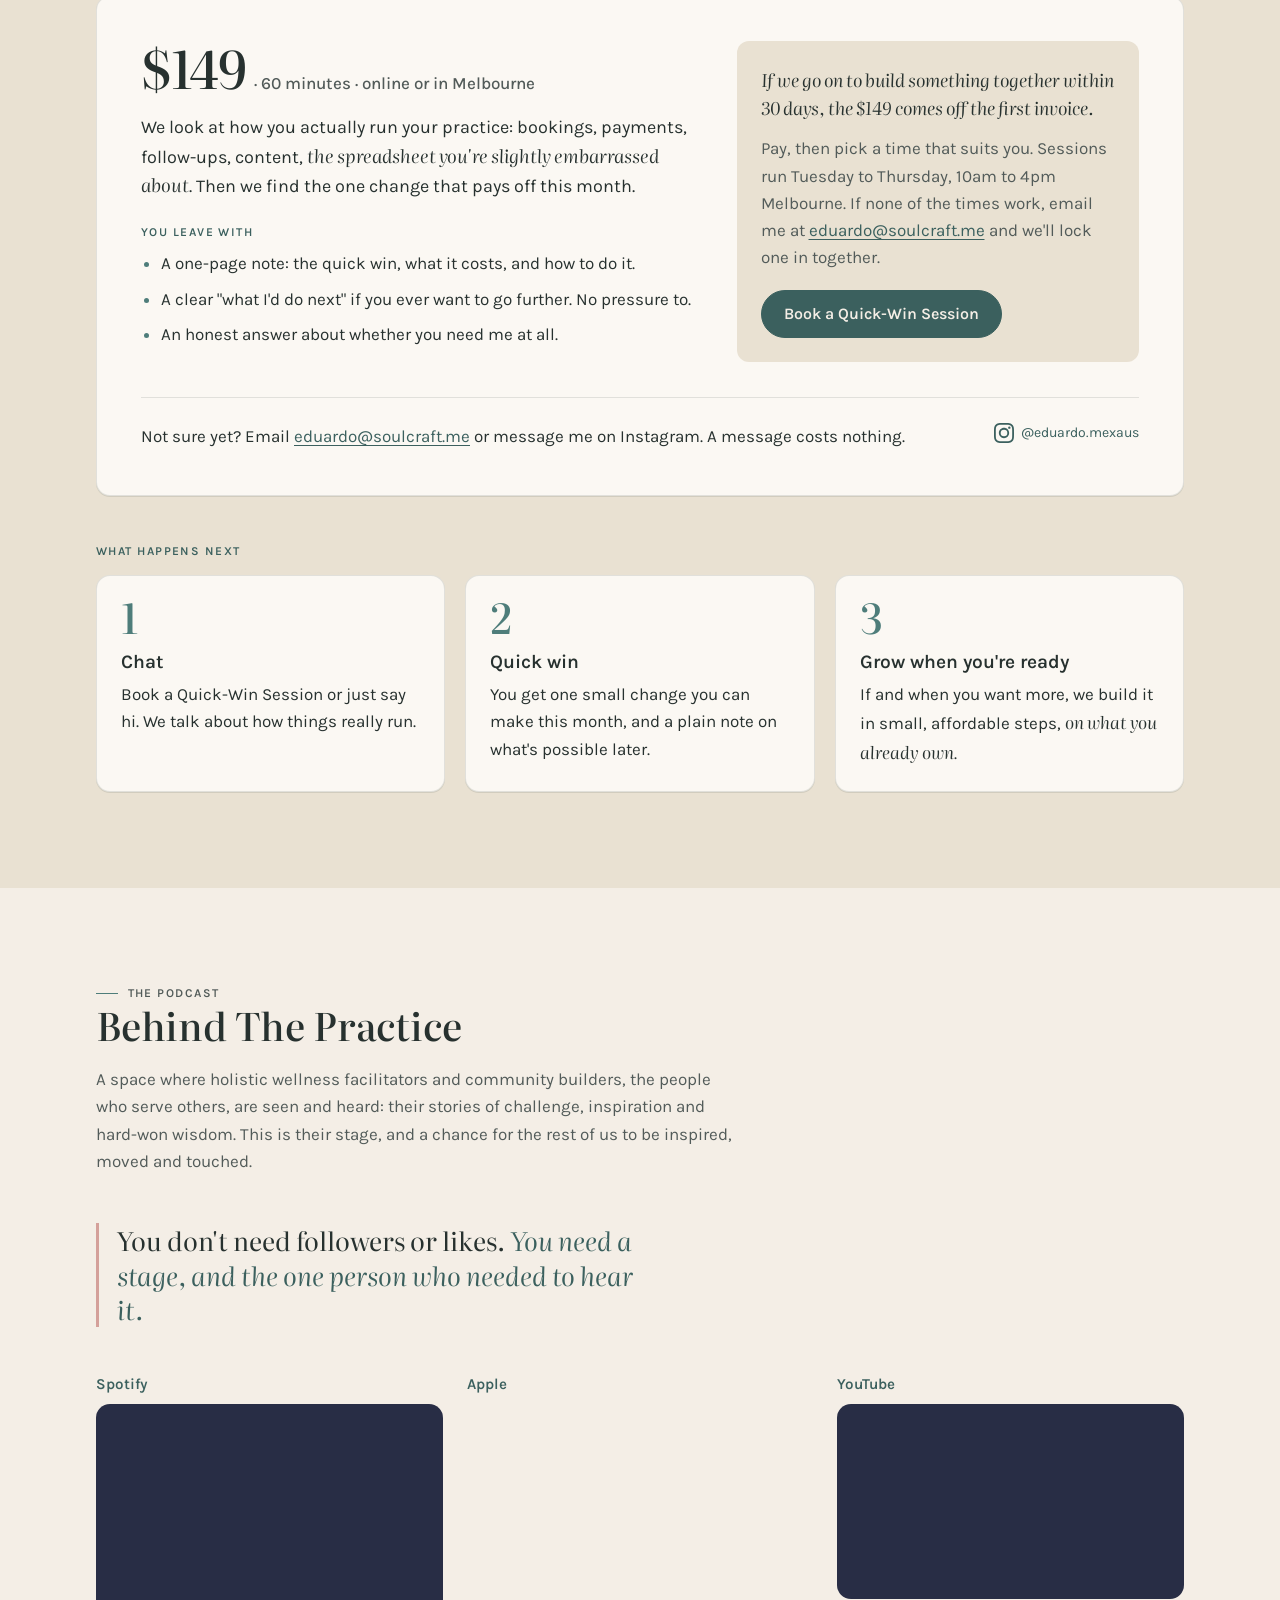
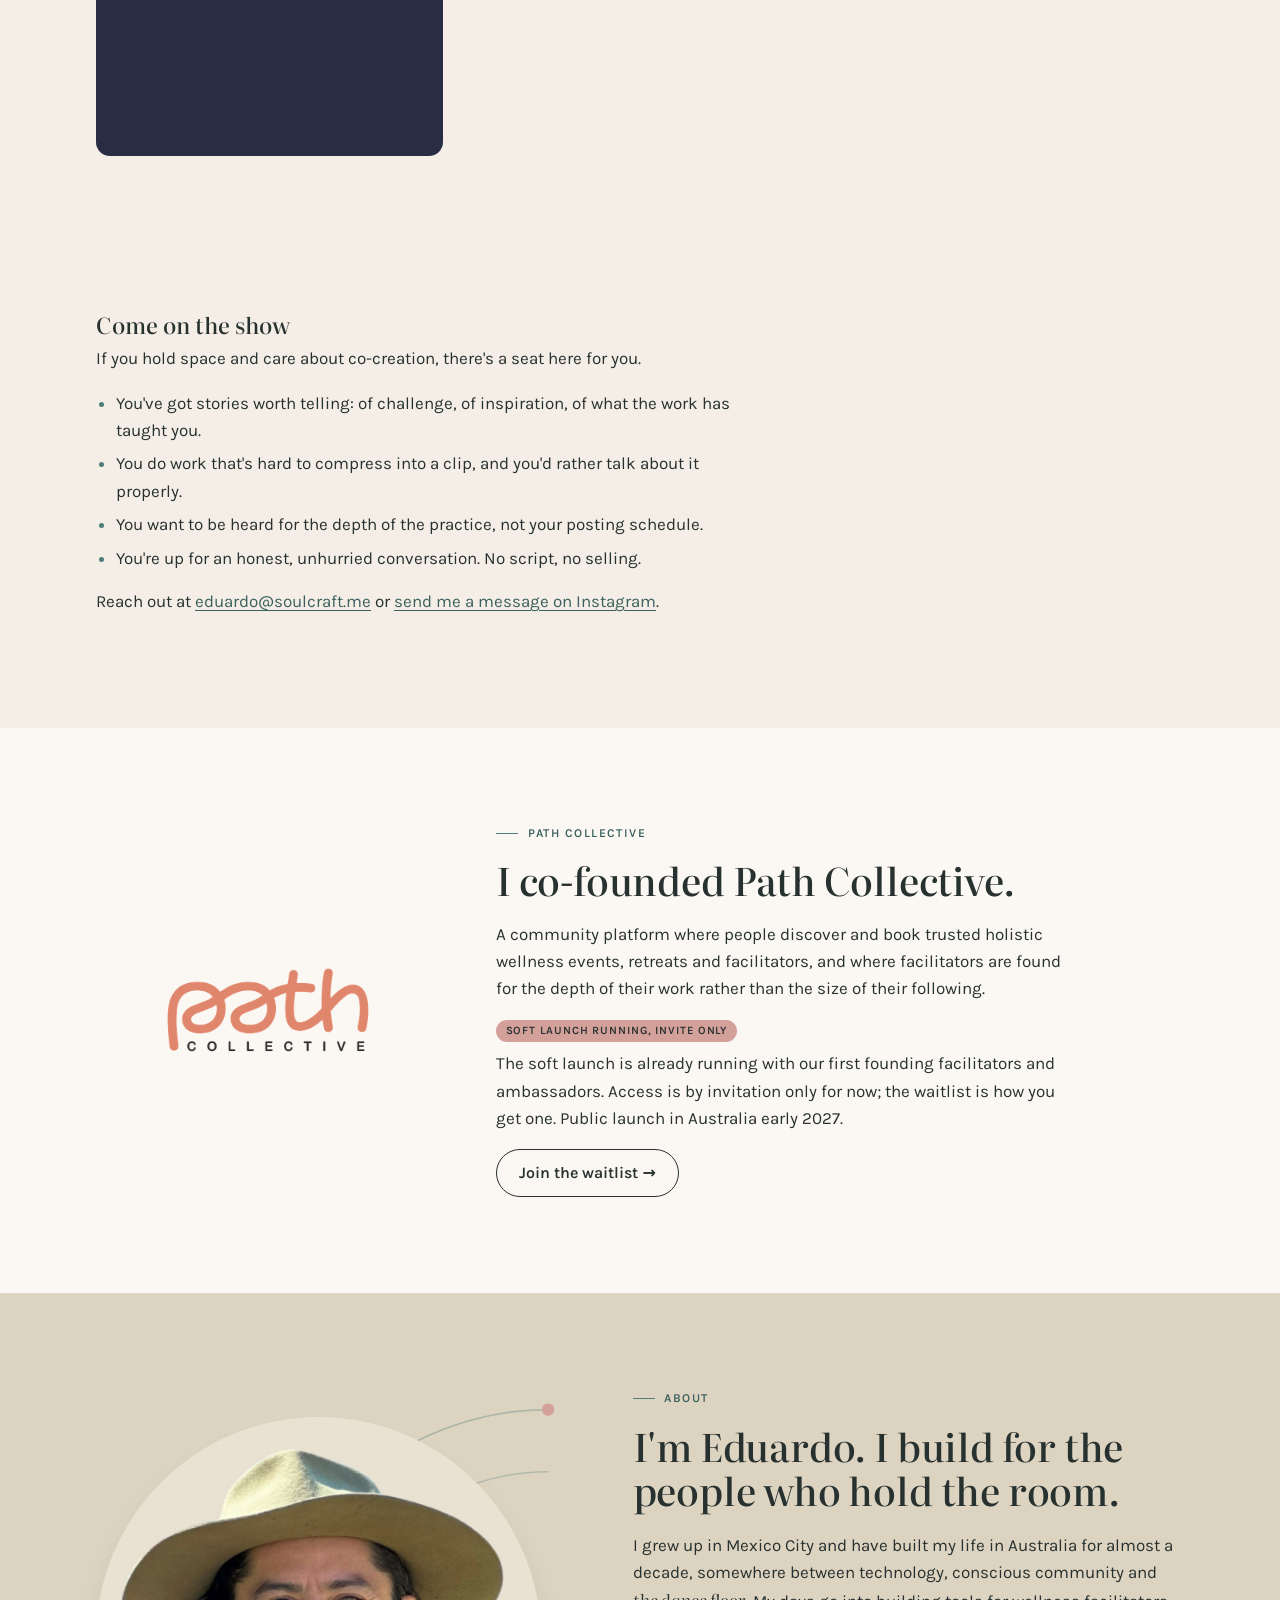
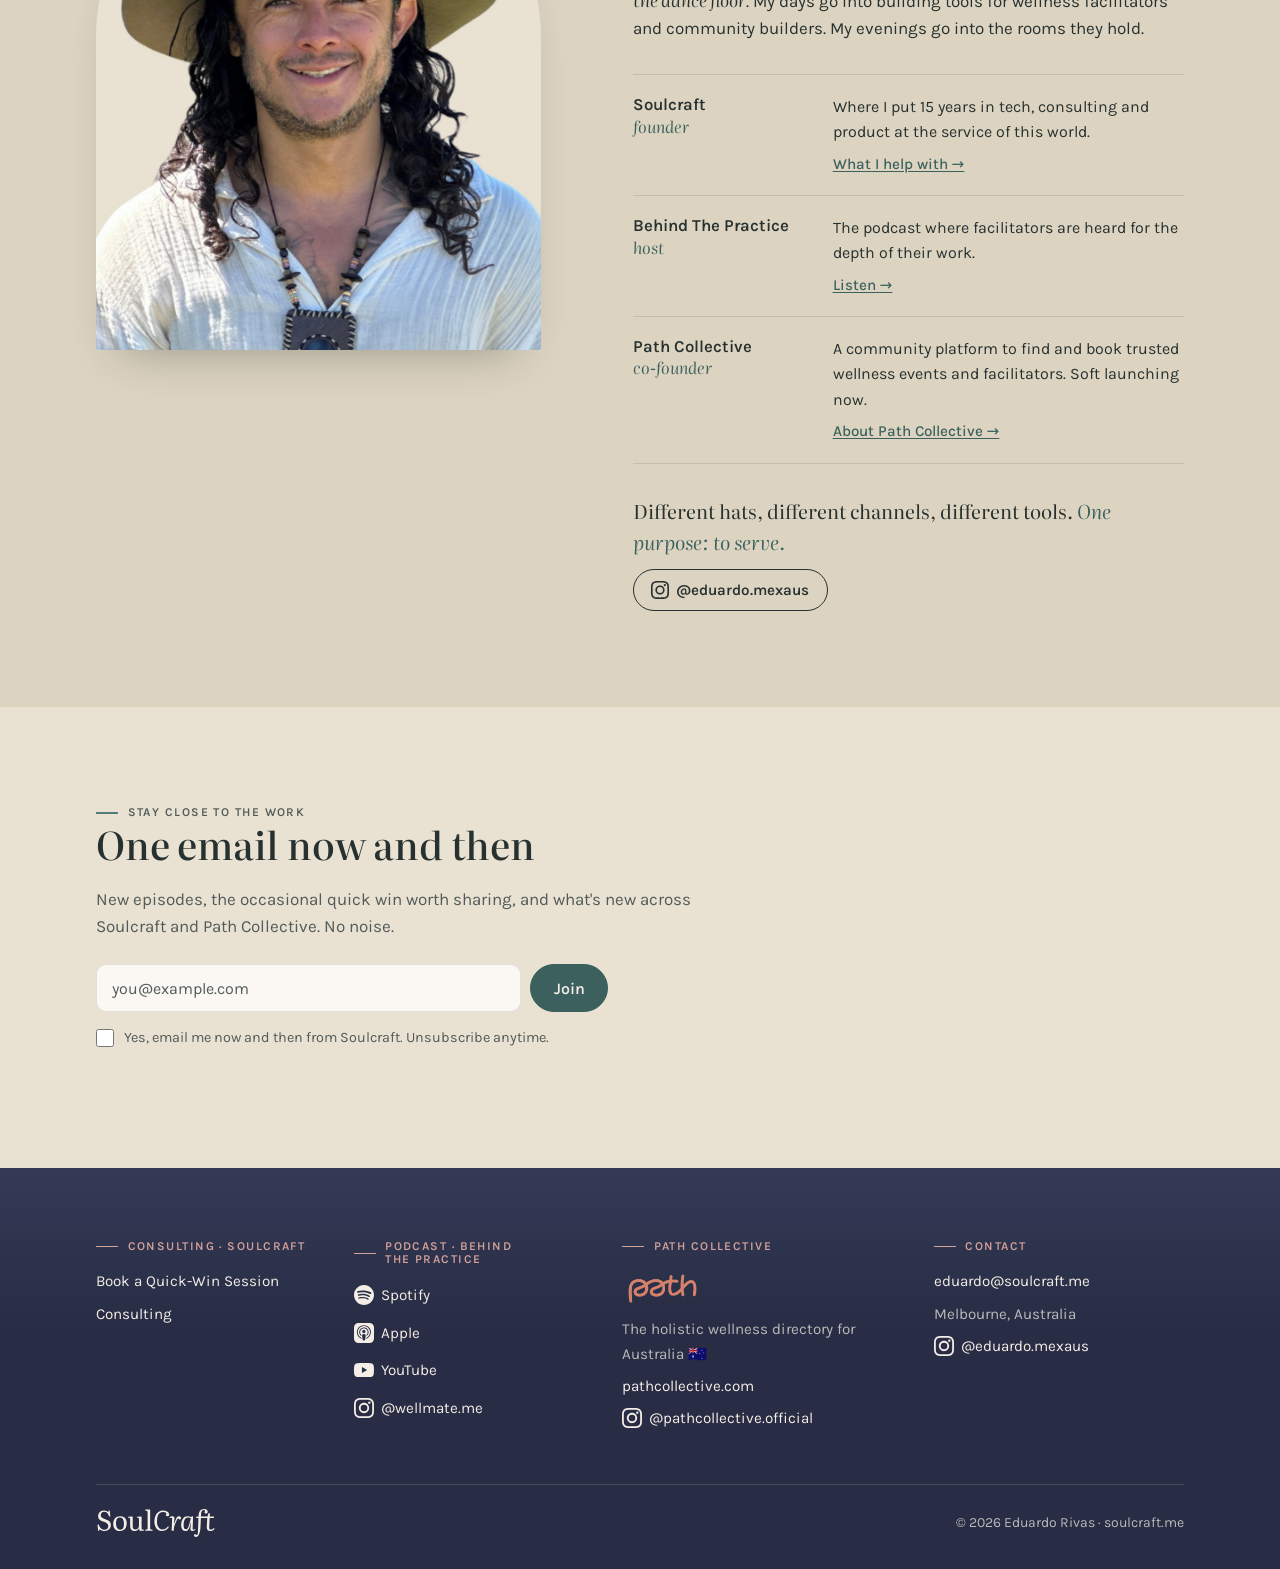
==== commit a14318c3: "SoulCraft wordmark, two hero pills, card footer, About last Four things Ed asked for on 2026-10-05. " ====
--- a/index.html
+++ b/index.html
@@ -97,7 +97,7 @@
 
 <header class="site-nav">
   <div class="wrap">
-    <a class="brand" href="#top"><img src="assets/logo.svg" alt="Soulcraft" width="149" height="36"></a>
+    <a class="brand" href="#top"><img src="assets/logo.svg" alt="Soulcraft" width="153" height="36"></a>
     <button class="nav-toggle" type="button" aria-expanded="false" aria-controls="nav-menu">
       <svg class="ico-menu" viewBox="0 0 24 24" fill="none" stroke="currentColor" stroke-width="1.75" stroke-linecap="round" stroke-linejoin="round" aria-hidden="true"><path d="M4 7h16M4 12h16M4 17h16"/></svg>
       <svg class="ico-close" viewBox="0 0 24 24" fill="none" stroke="currentColor" stroke-width="1.75" stroke-linecap="round" stroke-linejoin="round" aria-hidden="true"><path d="M6 6l12 12M18 6L6 18"/></svg>
@@ -124,7 +124,7 @@
         <p class="hero__sub">I help facilitators, community builders and small practices make their tools work for them, starting with <em>one small, useful thing</em>, and growing from there.</p>
         <div class="hero__actions">
           <a class="btn btn--primary" href="#quick-win">Start with a Quick-Win Session ↓</a>
-          <a class="hero__secondary" href="#podcast">Listen to Behind The Practice ↓</a>
+          <a class="btn btn--rose" href="#podcast">Listen to Behind The Practice ↓</a>
         </div>
       </div>
       <div class="hero__art" aria-hidden="true">
@@ -192,6 +192,8 @@
           <p class="qw__credit">If we go on to build something together within 30 days, the $149 comes off the first invoice.</p>
           <p class="qw__flow muted">Pay, then pick a time that suits you. Sessions run Tuesday to Thursday, 10am to 4pm Melbourne. If none of the times work, email me at <a href="mailto:eduardo@soulcraft.me?subject=Quick-Win%20Session%20time">eduardo@soulcraft.me</a> and we'll lock one in together.</p>
           <a class="btn btn--primary js-book" href="#quick-win">Book a Quick-Win Session</a>
+        </div>
+        <div class="qw__foot">
           <p class="qw__hi">Not sure yet? Email <a class="js-sayhi" href="mailto:eduardo@soulcraft.me?subject=Say%20hi">eduardo@soulcraft.me</a> or message me on Instagram. A message costs nothing.</p>
           <p class="qw__ig small"><a class="iconlink" href="https://www.instagram.com/eduardo.mexaus" target="_blank" rel="noopener"><svg class="ico ico--brand" viewBox="0 0 24 24" aria-hidden="true"><path d="M7.0301.084c-1.2768.0602-2.1487.264-2.911.5634-.7888.3075-1.4575.72-2.1228 1.3877-.6652.6677-1.075 1.3368-1.3802 2.127-.2954.7638-.4956 1.6365-.552 2.914-.0564 1.2775-.0689 1.6882-.0626 4.947.0062 3.2586.0206 3.6671.0825 4.9473.061 1.2765.264 2.1482.5635 2.9107.308.7889.72 1.4573 1.388 2.1228.6679.6655 1.3365 1.0743 2.1285 1.38.7632.295 1.6361.4961 2.9134.552 1.2773.056 1.6884.069 4.9462.0627 3.2578-.0062 3.668-.0207 4.9478-.0814 1.28-.0607 2.147-.2652 2.9098-.5633.7889-.3086 1.4578-.72 2.1228-1.3881.665-.6682 1.0745-1.3378 1.3795-2.1284.2957-.7632.4966-1.636.552-2.9124.056-1.2809.0692-1.6898.063-4.948-.0063-3.2583-.021-3.6668-.0817-4.9465-.0607-1.2797-.264-2.1487-.5633-2.9117-.3084-.7889-.72-1.4568-1.3876-2.1228C21.2982 1.33 20.628.9208 19.8378.6165 19.074.321 18.2017.1197 16.9244.0645 15.6471.0093 15.236-.005 11.977.0014 8.718.0076 8.31.0215 7.0301.0839m.1402 21.6932c-1.17-.0509-1.8053-.2453-2.2287-.408-.5606-.216-.96-.4771-1.3819-.895-.422-.4178-.6811-.8186-.9-1.378-.1644-.4234-.3624-1.058-.4171-2.228-.0595-1.2645-.072-1.6442-.079-4.848-.007-3.2037.0053-3.583.0607-4.848.05-1.169.2456-1.805.408-2.2282.216-.5613.4762-.96.895-1.3816.4188-.4217.8184-.6814 1.3783-.9003.423-.1651 1.0575-.3614 2.227-.4171 1.2655-.06 1.6447-.072 4.848-.079 3.2033-.007 3.5835.005 4.8495.0608 1.169.0508 1.8053.2445 2.228.408.5608.216.96.4754 1.3816.895.4217.4194.6816.8176.9005 1.3787.1653.4217.3617 1.056.4169 2.2263.0602 1.2655.0739 1.645.0796 4.848.0058 3.203-.0055 3.5834-.061 4.848-.051 1.17-.245 1.8055-.408 2.2294-.216.5604-.4763.96-.8954 1.3814-.419.4215-.8181.6811-1.3783.9-.4224.1649-1.0577.3617-2.2262.4174-1.2656.0595-1.6448.072-4.8493.079-3.2045.007-3.5825-.006-4.848-.0608M16.953 5.5864A1.44 1.44 0 1 0 18.39 4.144a1.44 1.44 0 0 0-1.437 1.4424M5.8385 12.012c.0067 3.4032 2.7706 6.1557 6.173 6.1493 3.4026-.0065 6.157-2.7701 6.1506-6.1733-.0065-3.4032-2.771-6.1565-6.174-6.1498-3.403.0067-6.156 2.771-6.1496 6.1738M8 12.0077a4 4 0 1 1 4.008 3.9921A3.9996 3.9996 0 0 1 8 12.0077"/></svg><span>@eduardo.mexaus</span></a></p>
         </div>
@@ -229,16 +231,16 @@
         <div class="player">
           <h3 class="player__label">Spotify</h3>
           <!-- [html-validate-disable-next no-inline-style, attribute-allowed-values, no-deprecated-attr: iframe attributes kept exactly as the podcast platforms issue them] -->
-          <iframe style="border-radius:14px" src="https://open.spotify.com/embed/show/4nzfV4zJIldxqvWLu4bc5Y?utm_source=generator&theme=0" width="100%" height="352" frameborder="0" allowfullscreen allow="autoplay; clipboard-write; encrypted-media; fullscreen; picture-in-picture" loading="lazy" title="Behind The Practice on Spotify"></iframe>
+          <iframe style="border-radius:14px" data-src="https://open.spotify.com/embed/show/4nzfV4zJIldxqvWLu4bc5Y?utm_source=generator&theme=0" width="100%" height="352" frameborder="0" allowfullscreen allow="autoplay; clipboard-write; encrypted-media; fullscreen; picture-in-picture" loading="lazy" title="Behind The Practice on Spotify"></iframe>
         </div>
         <div class="player">
           <h3 class="player__label">Apple</h3>
           <!-- [html-validate-disable-next no-inline-style, no-deprecated-attr: iframe attributes kept exactly as the podcast platforms issue them] -->
-          <iframe allow="autoplay *; encrypted-media *; fullscreen *; clipboard-write" frameborder="0" height="450" style="width:100%;overflow:hidden;border-radius:14px;background:transparent" sandbox="allow-forms allow-popups allow-same-origin allow-scripts allow-storage-access-by-user-activation allow-top-navigation-by-user-activation" src="https://embed.podcasts.apple.com/us/podcast/behind-the-practice-wellmate-me-podcast/id1862325391" loading="lazy" title="Behind The Practice on Apple Podcasts"></iframe>
+          <iframe allow="autoplay *; encrypted-media *; fullscreen *; clipboard-write" frameborder="0" height="450" style="width:100%;overflow:hidden;border-radius:14px;background:transparent" sandbox="allow-forms allow-popups allow-same-origin allow-scripts allow-storage-access-by-user-activation allow-top-navigation-by-user-activation" data-src="https://embed.podcasts.apple.com/us/podcast/behind-the-practice-wellmate-me-podcast/id1862325391" loading="lazy" title="Behind The Practice on Apple Podcasts"></iframe>
         </div>
         <div class="player">
           <h3 class="player__label">YouTube</h3>
-          <iframe class="yt" src="https://www.youtube-nocookie.com/embed/videoseries?list=UU_Y3te_NvFduqjiNLQIG8vA" allow="accelerometer; autoplay; clipboard-write; encrypted-media; gyroscope; picture-in-picture" allowfullscreen loading="lazy" title="Behind The Practice on YouTube"></iframe>
+          <iframe class="yt" data-src="https://www.youtube-nocookie.com/embed/videoseries?list=UU_Y3te_NvFduqjiNLQIG8vA" allow="accelerometer; autoplay; clipboard-write; encrypted-media; gyroscope; picture-in-picture" allowfullscreen loading="lazy" title="Behind The Practice on YouTube"></iframe>
         </div>
       </div>
       <div class="guest">
@@ -251,6 +253,24 @@
           <li>You're up for an honest, unhurried conversation. No script, no selling.</li>
         </ul>
         <p>Reach out at <a href="mailto:eduardo@soulcraft.me?subject=Behind%20The%20Practice">eduardo@soulcraft.me</a> or <a href="https://www.instagram.com/eduardo.mexaus" target="_blank" rel="noopener">send me a message on Instagram</a>.</p>
+      </div>
+    </div>
+  </section>
+
+
+  <section class="section section--white" id="path" aria-labelledby="path-h">
+    <div class="wrap">
+      <div class="path">
+        <div class="path__logo">
+          <img src="assets/path-collective-logo.png" alt="Path Collective" width="240" height="118" loading="lazy" decoding="async">
+        </div>
+        <div class="path__text">
+          <p class="eyebrow">Path Collective</p>
+          <h2 id="path-h">I co-founded Path Collective.</h2>
+          <p>A community platform where people discover and book trusted holistic wellness events, retreats and facilitators, and where facilitators are found for the depth of their work rather than the size of their following.</p>
+          <p class="path__phase"><span class="badge">Soft launch running, invite only</span> The soft launch is already running with our first founding facilitators and ambassadors. Access is by invitation only for now; the waitlist is how you get one. Public launch in Australia early 2027.</p>
+          <a class="btn btn--secondary" href="https://pathcollective.com/" target="_blank" rel="noopener">Join the waitlist →</a>
+        </div>
       </div>
     </div>
   </section>
@@ -291,23 +311,6 @@
     </div>
   </section>
 
-  <section class="section section--white" id="path" aria-labelledby="path-h">
-    <div class="wrap">
-      <div class="path">
-        <div class="path__logo">
-          <img src="assets/path-collective-logo.png" alt="Path Collective" width="240" height="118" loading="lazy" decoding="async">
-        </div>
-        <div class="path__text">
-          <p class="eyebrow">Path Collective</p>
-          <h2 id="path-h">I co-founded Path Collective.</h2>
-          <p>A community platform where people discover and book trusted holistic wellness events, retreats and facilitators, and where facilitators are found for the depth of their work rather than the size of their following.</p>
-          <p class="path__phase"><span class="badge">Soft launch running, invite only</span> The soft launch is already running with our first founding facilitators and ambassadors. Access is by invitation only for now; the waitlist is how you get one. Public launch in Australia early 2027.</p>
-          <a class="btn btn--secondary" href="https://pathcollective.com/" target="_blank" rel="noopener">Join the waitlist →</a>
-        </div>
-      </div>
-    </div>
-  </section>
-
   <section class="section section--sand" id="join" aria-labelledby="join-h">
     <div class="wrap">
       <div class="join">
@@ -367,7 +370,7 @@
       </div>
     </div>
     <div class="footer__legal">
-      <a class="footer__brand" href="#top"><img src="assets/logo-on-dark.svg" alt="Soulcraft" width="116" height="28" loading="lazy"></a>
+      <a class="footer__brand" href="#top"><img src="assets/logo-on-dark.svg" alt="Soulcraft" width="119" height="28" loading="lazy"></a>
       <p class="small muted">© 2026 Eduardo Rivas · soulcraft.me</p>
     </div>
   </div>
--- a/styles.css
+++ b/styles.css
@@ -95,6 +95,8 @@
 .btn--secondary{background:transparent;border-color:var(--ink);color:var(--ink)}
 .btn--secondary:hover{background:color-mix(in srgb,var(--ink) 8%,transparent);color:var(--ink);transform:translateY(-2px)}
 .section--night .btn--secondary{border-color:var(--on-dark);color:var(--on-dark)}
+.btn--rose{background:var(--rose);border-color:var(--rose);color:var(--ink)}
+.btn--rose:hover{background:var(--rose);border-color:var(--rose-deep);color:var(--ink);transform:translateY(-2px);box-shadow:0 6px 16px rgba(39,49,47,.12)}
 .btn:focus-visible{outline:3px solid var(--rose);outline-offset:2px}
 @media (prefers-reduced-motion:reduce){.btn:hover{transform:none}}
 
@@ -171,7 +173,6 @@
 .hero__text{max-width:38rem}
 .hero__sub{font-size:clamp(1.125rem,1.6vw,1.25rem);color:var(--stone);max-width:34rem;margin:1.25rem 0 2rem}
 .hero__actions{display:flex;flex-wrap:wrap;align-items:center;gap:1rem 1.5rem}
-.hero__secondary{font-weight:500}
 .hero__art{display:none}
 @media (min-width:860px){
   .hero__grid{grid-template-columns:minmax(0,7fr) minmax(0,5fr)}
@@ -199,6 +200,8 @@
 .qw__list li{margin-bottom:.5rem}
 .qw__list li::marker{color:var(--euc)}
 .qw__side{display:flex;flex-direction:column;gap:.9rem;padding:1.5rem;border-radius:12px;background:var(--sand)}
+.qw__foot{grid-column:1 / -1;display:flex;flex-wrap:wrap;justify-content:space-between;align-items:center;gap:.5rem 1.5rem;padding-top:1.5rem;border-top:1px solid var(--hair)}
+.qw__foot p{margin:0}
 .qw__side > *{margin:0}
 .qw__credit{font-family:var(--display);font-style:italic;font-variation-settings:"opsz" 72;font-size:1.1rem}
 .qw__side .btn{align-self:flex-start;margin-top:.25rem}
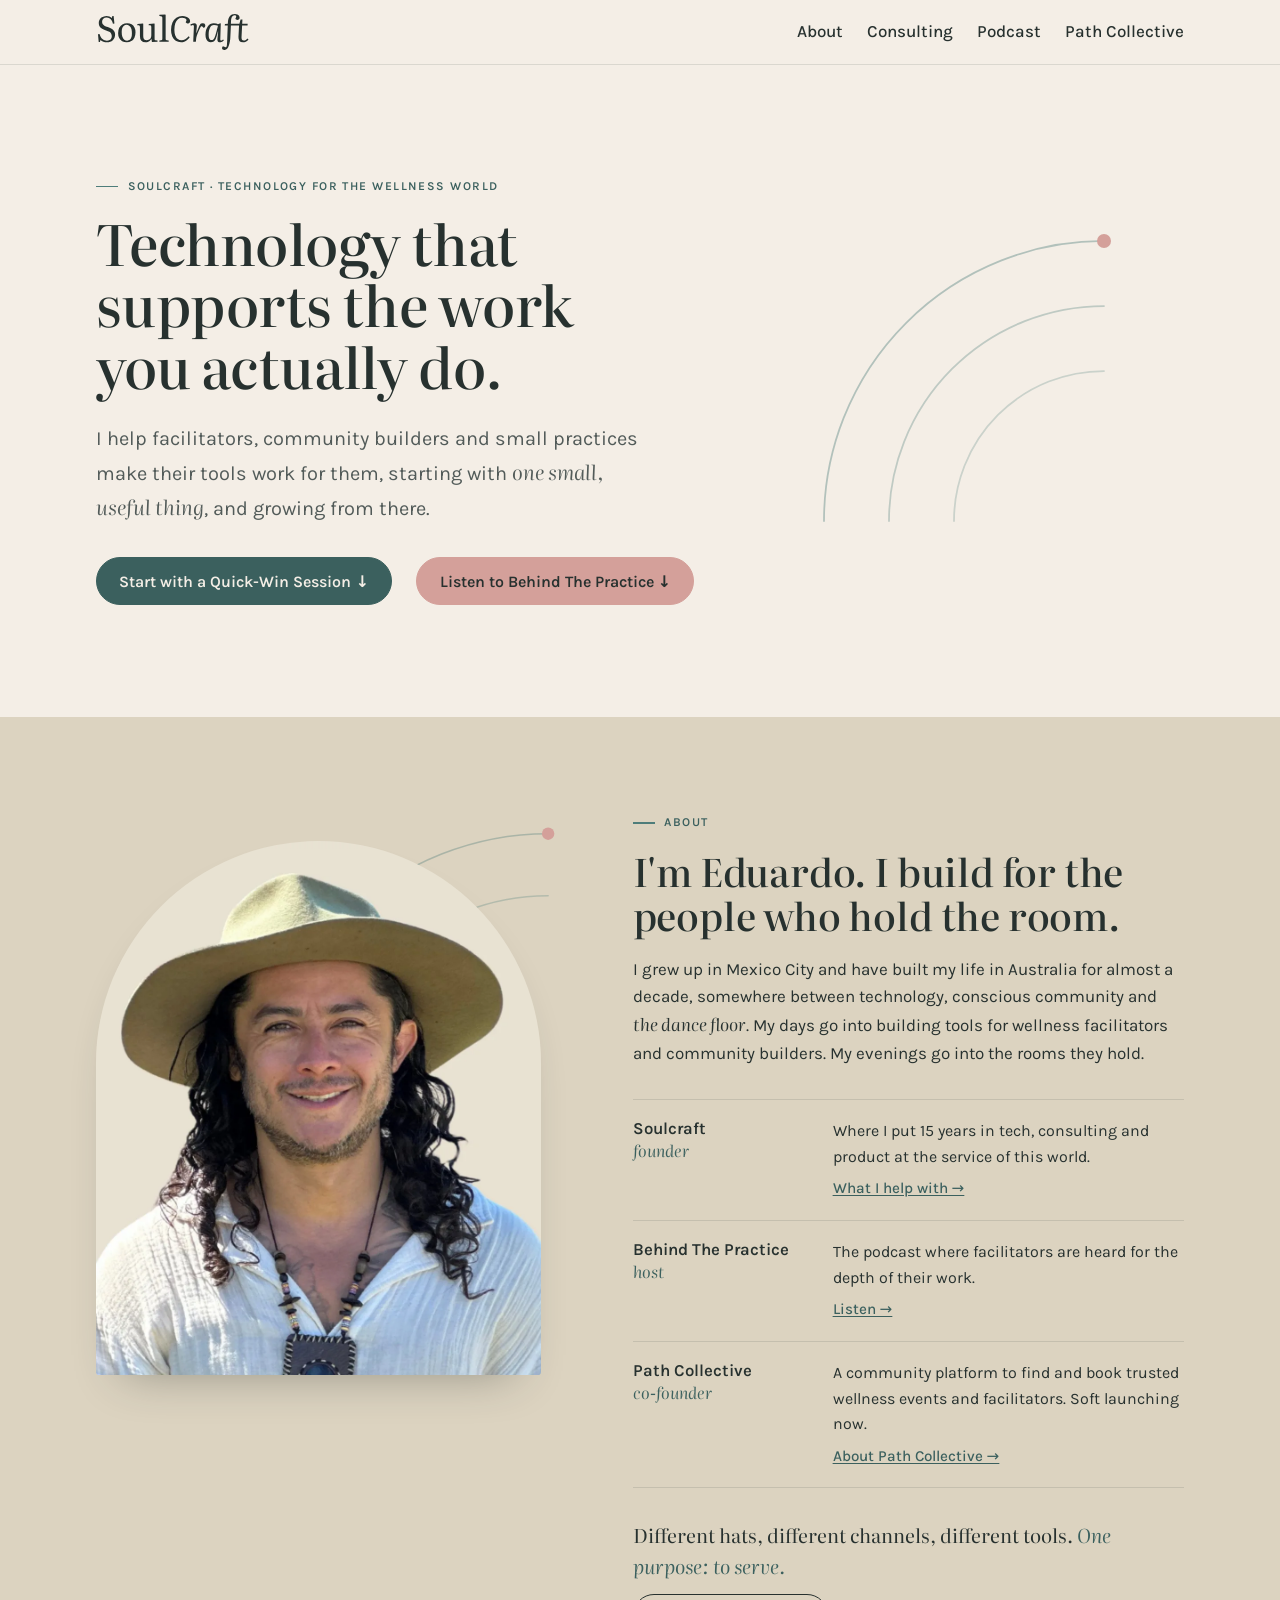
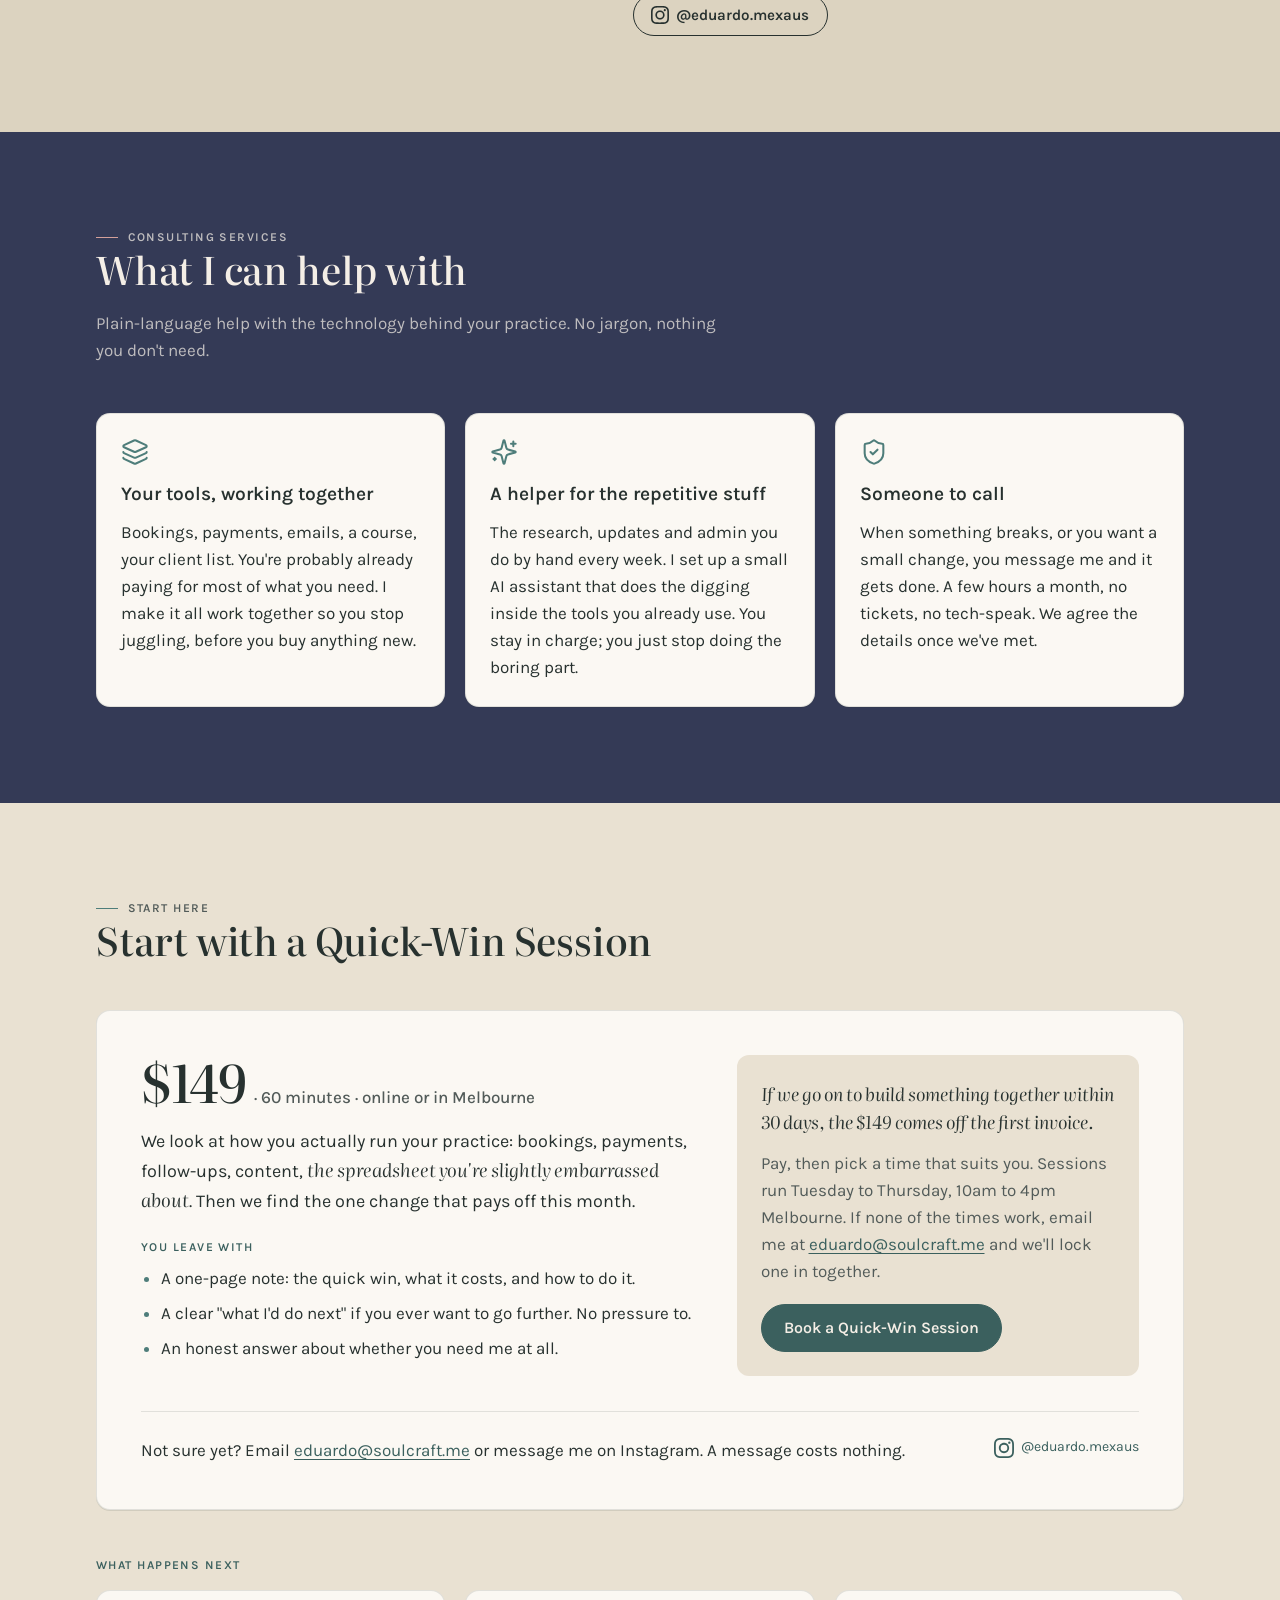
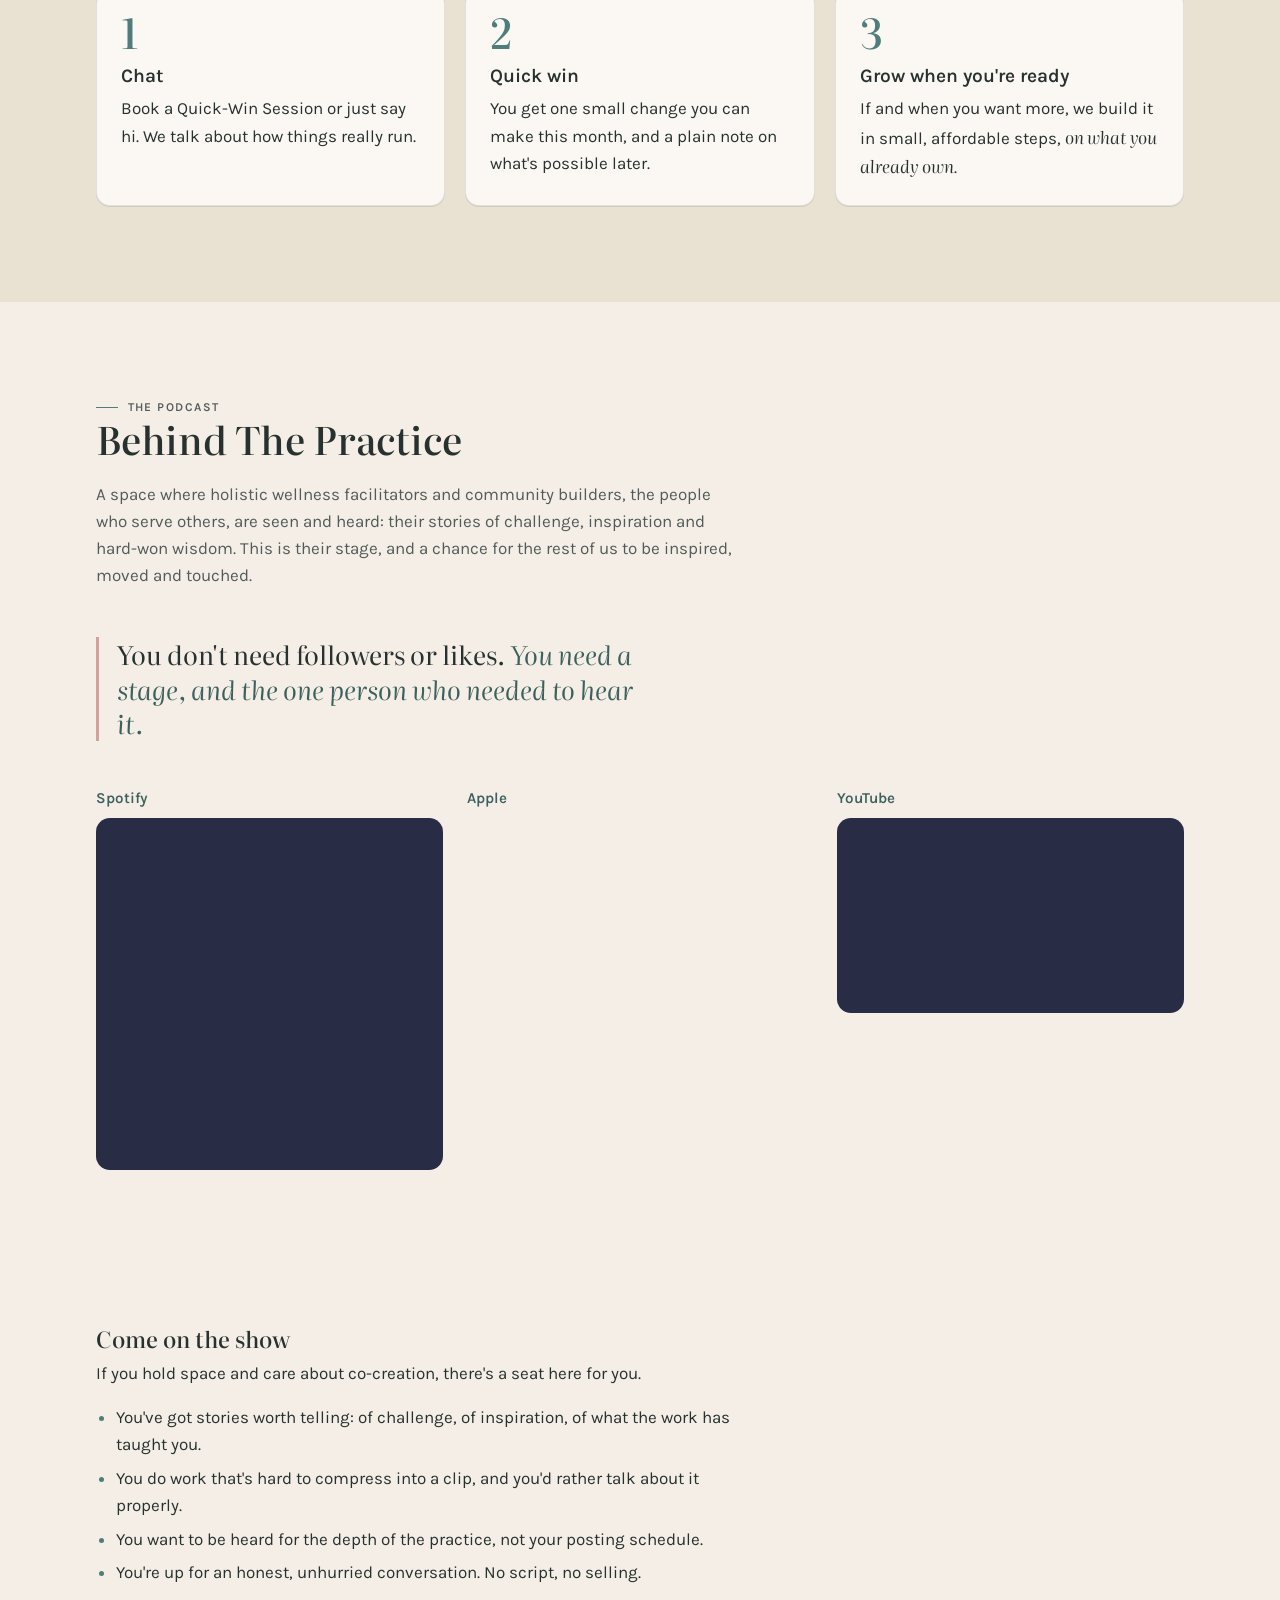
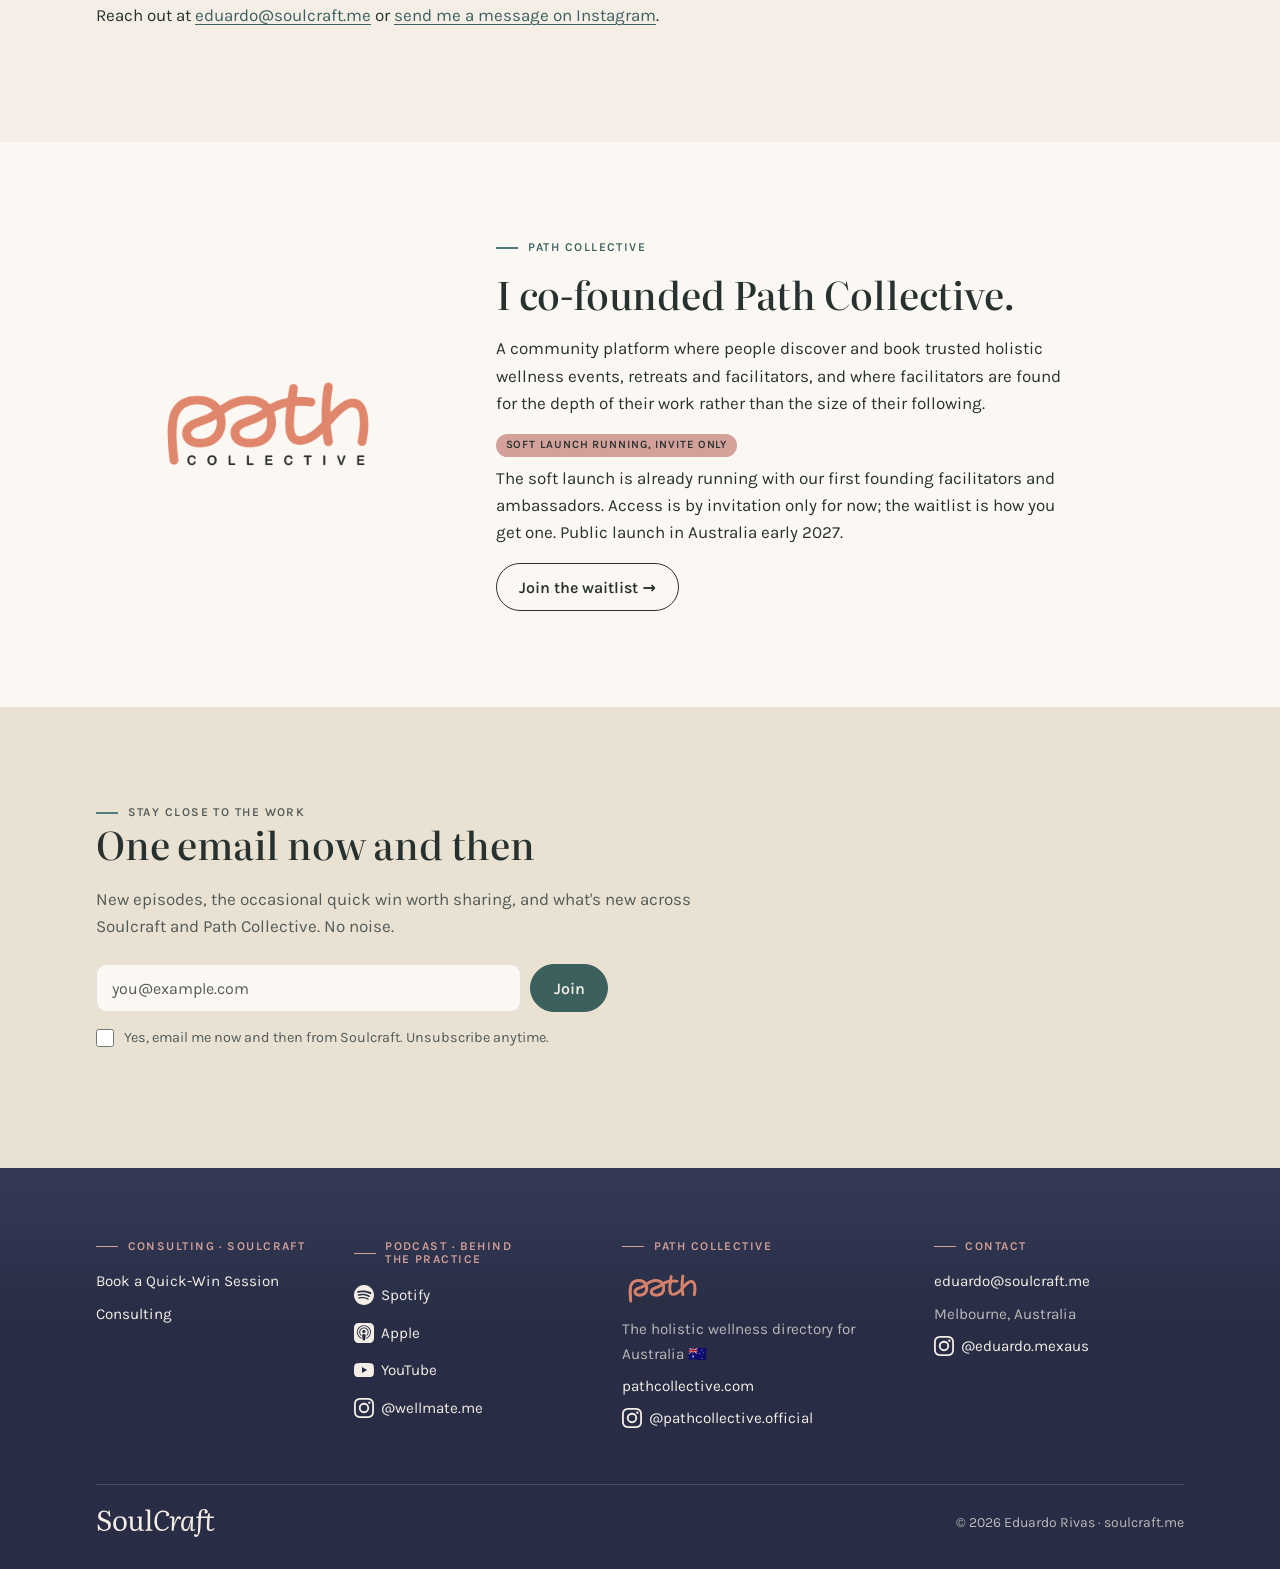
==== commit 574f436c: "About moves to second, right after the hero Ed's call, and he was right where I was not. The About s" ====
--- a/index.html
+++ b/index.html
@@ -105,10 +105,10 @@
     </button>
     <nav class="nav-menu" id="nav-menu" aria-label="Main">
       <ul>
+        <li><a href="#about">About</a></li>
         <li><a href="#services">Consulting</a></li>
         <li><a href="#podcast">Podcast</a></li>
         <li><a href="#path">Path Collective</a></li>
-        <li><a href="#about">About</a></li>
       </ul>
     </nav>
   </div>
@@ -143,145 +143,16 @@
 
 
 
-  <section class="section section--night" id="services" aria-labelledby="services-h">
-    <div class="wrap">
-      <div class="section-head">
-        <p class="eyebrow">Consulting services</p>
-        <h2 id="services-h">What I can help with</h2>
-        <p>Plain-language help with the technology behind your practice. No jargon, nothing you don't need.</p>
-      </div>
-      <div class="grid grid--3 services">
-        <article class="card service">
-          <svg class="ico service__ico" viewBox="0 0 24 24" aria-hidden="true"><path d="m12.83 2.18a2 2 0 0 0-1.66 0L2.6 6.08a1 1 0 0 0 0 1.83l8.58 3.91a2 2 0 0 0 1.66 0l8.58-3.9a1 1 0 0 0 0-1.83z"/><path d="M2 12a1 1 0 0 0 .58.91l8.6 3.91a2 2 0 0 0 1.65 0l8.58-3.9A1 1 0 0 0 22 12"/><path d="M2 17a1 1 0 0 0 .58.91l8.6 3.91a2 2 0 0 0 1.65 0l8.58-3.9A1 1 0 0 0 22 17"/></svg>
-          <h3>Your tools, working together</h3>
-          <p>Bookings, payments, emails, a course, your client list. You're probably already paying for most of what you need. I make it all work together so you stop juggling, before you buy anything new.</p>
-        </article>
-        <article class="card service">
-          <svg class="ico service__ico" viewBox="0 0 24 24" aria-hidden="true"><path d="M9.937 15.5A2 2 0 0 0 8.5 14.063l-6.135-1.582a.5.5 0 0 1 0-.962L8.5 9.936A2 2 0 0 0 9.937 8.5l1.582-6.135a.5.5 0 0 1 .963 0L14.063 8.5A2 2 0 0 0 15.5 9.937l6.135 1.581a.5.5 0 0 1 0 .964L15.5 14.063a2 2 0 0 0-1.437 1.437l-1.582 6.135a.5.5 0 0 1-.963 0z"/><path d="M20 3v4M22 5h-4M4 17v2M5 18H3"/></svg>
-          <h3>A helper for the repetitive stuff</h3>
-          <p>The research, updates and admin you do by hand every week. I set up a small AI assistant that does the digging inside the tools you already use. You stay in charge; you just stop doing the boring part.</p>
-        </article>
-        <article class="card service">
-          <svg class="ico service__ico" viewBox="0 0 24 24" aria-hidden="true"><path d="M20 13c0 5-3.5 7.5-7.66 8.95a1 1 0 0 1-.67-.01C7.5 20.5 4 18 4 13V6a1 1 0 0 1 1-1c2 0 4.5-1.2 6.24-2.72a1.17 1.17 0 0 1 1.52 0C14.51 3.81 17 5 19 5a1 1 0 0 1 1 1z"/><path d="m9 12 2 2 4-4"/></svg>
-          <h3>Someone to call</h3>
-          <p>When something breaks, or you want a small change, you message me and it gets done. A few hours a month, no tickets, no tech-speak. We agree the details once we've met.</p>
-        </article>
-      </div>
-    </div>
-  </section>
-
-
-  <section class="section section--sand" id="quick-win" aria-labelledby="qw-h">
-    <div class="wrap">
-      <div class="section-head">
-        <p class="eyebrow">Start here</p>
-        <h2 id="qw-h">Start with a Quick-Win Session</h2>
-      </div>
-      <div class="card qw">
-        <div class="qw__main">
-          <p class="qw__price"><strong class="qw__amount">$149</strong> <span class="qw__meta">· 60 minutes · online or in Melbourne</span></p>
-          <p class="qw__intro">We look at how you actually run your practice: bookings, payments, follow-ups, content, <em>the spreadsheet you're slightly embarrassed about</em>. Then we find the one change that pays off this month.</p>
-          <h3 class="qw__label">You leave with</h3>
-          <ul class="qw__list">
-            <li>A one-page note: the quick win, what it costs, and how to do it.</li>
-            <li>A clear "what I'd do next" if you ever want to go further. No pressure to.</li>
-            <li>An honest answer about whether you need me at all.</li>
-          </ul>
-        </div>
-        <div class="qw__side">
-          <p class="qw__credit">If we go on to build something together within 30 days, the $149 comes off the first invoice.</p>
-          <p class="qw__flow muted">Pay, then pick a time that suits you. Sessions run Tuesday to Thursday, 10am to 4pm Melbourne. If none of the times work, email me at <a href="mailto:eduardo@soulcraft.me?subject=Quick-Win%20Session%20time">eduardo@soulcraft.me</a> and we'll lock one in together.</p>
-          <a class="btn btn--primary js-book" href="#quick-win">Book a Quick-Win Session</a>
-        </div>
-        <div class="qw__foot">
-          <p class="qw__hi">Not sure yet? Email <a class="js-sayhi" href="mailto:eduardo@soulcraft.me?subject=Say%20hi">eduardo@soulcraft.me</a> or message me on Instagram. A message costs nothing.</p>
-          <p class="qw__ig small"><a class="iconlink" href="https://www.instagram.com/eduardo.mexaus" target="_blank" rel="noopener"><svg class="ico ico--brand" viewBox="0 0 24 24" aria-hidden="true"><path d="M7.0301.084c-1.2768.0602-2.1487.264-2.911.5634-.7888.3075-1.4575.72-2.1228 1.3877-.6652.6677-1.075 1.3368-1.3802 2.127-.2954.7638-.4956 1.6365-.552 2.914-.0564 1.2775-.0689 1.6882-.0626 4.947.0062 3.2586.0206 3.6671.0825 4.9473.061 1.2765.264 2.1482.5635 2.9107.308.7889.72 1.4573 1.388 2.1228.6679.6655 1.3365 1.0743 2.1285 1.38.7632.295 1.6361.4961 2.9134.552 1.2773.056 1.6884.069 4.9462.0627 3.2578-.0062 3.668-.0207 4.9478-.0814 1.28-.0607 2.147-.2652 2.9098-.5633.7889-.3086 1.4578-.72 2.1228-1.3881.665-.6682 1.0745-1.3378 1.3795-2.1284.2957-.7632.4966-1.636.552-2.9124.056-1.2809.0692-1.6898.063-4.948-.0063-3.2583-.021-3.6668-.0817-4.9465-.0607-1.2797-.264-2.1487-.5633-2.9117-.3084-.7889-.72-1.4568-1.3876-2.1228C21.2982 1.33 20.628.9208 19.8378.6165 19.074.321 18.2017.1197 16.9244.0645 15.6471.0093 15.236-.005 11.977.0014 8.718.0076 8.31.0215 7.0301.0839m.1402 21.6932c-1.17-.0509-1.8053-.2453-2.2287-.408-.5606-.216-.96-.4771-1.3819-.895-.422-.4178-.6811-.8186-.9-1.378-.1644-.4234-.3624-1.058-.4171-2.228-.0595-1.2645-.072-1.6442-.079-4.848-.007-3.2037.0053-3.583.0607-4.848.05-1.169.2456-1.805.408-2.2282.216-.5613.4762-.96.895-1.3816.4188-.4217.8184-.6814 1.3783-.9003.423-.1651 1.0575-.3614 2.227-.4171 1.2655-.06 1.6447-.072 4.848-.079 3.2033-.007 3.5835.005 4.8495.0608 1.169.0508 1.8053.2445 2.228.408.5608.216.96.4754 1.3816.895.4217.4194.6816.8176.9005 1.3787.1653.4217.3617 1.056.4169 2.2263.0602 1.2655.0739 1.645.0796 4.848.0058 3.203-.0055 3.5834-.061 4.848-.051 1.17-.245 1.8055-.408 2.2294-.216.5604-.4763.96-.8954 1.3814-.419.4215-.8181.6811-1.3783.9-.4224.1649-1.0577.3617-2.2262.4174-1.2656.0595-1.6448.072-4.8493.079-3.2045.007-3.5825-.006-4.848-.0608M16.953 5.5864A1.44 1.44 0 1 0 18.39 4.144a1.44 1.44 0 0 0-1.437 1.4424M5.8385 12.012c.0067 3.4032 2.7706 6.1557 6.173 6.1493 3.4026-.0065 6.157-2.7701 6.1506-6.1733-.0065-3.4032-2.771-6.1565-6.174-6.1498-3.403.0067-6.156 2.771-6.1496 6.1738M8 12.0077a4 4 0 1 1 4.008 3.9921A3.9996 3.9996 0 0 1 8 12.0077"/></svg><span>@eduardo.mexaus</span></a></p>
-        </div>
-      </div>
-      <div class="next">
-        <h3 class="qw__label next__label">What happens next</h3>
-        <ol class="grid grid--3 steps">
-        <li class="card step">
-          <h3>Chat</h3>
-          <p>Book a Quick-Win Session or just say hi. We talk about how things really run.</p>
-        </li>
-        <li class="card step">
-          <h3>Quick win</h3>
-          <p>You get one small change you can make this month, and a plain note on what's possible later.</p>
-        </li>
-        <li class="card step">
-          <h3>Grow when you're ready</h3>
-          <p>If and when you want more, we build it in small, affordable steps, <em>on what you already own</em>.</p>
-        </li>
-      </ol>
-      </div>
-    </div>
-  </section>
-
-
-  <section class="section section--bone" id="podcast" aria-labelledby="podcast-h">
-    <div class="wrap">
-      <div class="section-head">
-        <p class="eyebrow">The podcast</p>
-        <h2 id="podcast-h">Behind The Practice</h2>
-        <p>A space where holistic wellness facilitators and community builders, the people who serve others, are seen and heard: their stories of challenge, inspiration and hard-won wisdom. This is their stage, and a chance for the rest of us to be inspired, moved and touched.</p>
-      </div>
-      <blockquote class="quote">You don't need followers or likes. <em>You need a stage, and the one person who needed to hear it.</em></blockquote>
-      <div class="grid grid--3 players">
-        <div class="player">
-          <h3 class="player__label">Spotify</h3>
-          <!-- [html-validate-disable-next no-inline-style, attribute-allowed-values, no-deprecated-attr: iframe attributes kept exactly as the podcast platforms issue them] -->
-          <iframe style="border-radius:14px" data-src="https://open.spotify.com/embed/show/4nzfV4zJIldxqvWLu4bc5Y?utm_source=generator&theme=0" width="100%" height="352" frameborder="0" allowfullscreen allow="autoplay; clipboard-write; encrypted-media; fullscreen; picture-in-picture" loading="lazy" title="Behind The Practice on Spotify"></iframe>
-        </div>
-        <div class="player">
-          <h3 class="player__label">Apple</h3>
-          <!-- [html-validate-disable-next no-inline-style, no-deprecated-attr: iframe attributes kept exactly as the podcast platforms issue them] -->
-          <iframe allow="autoplay *; encrypted-media *; fullscreen *; clipboard-write" frameborder="0" height="450" style="width:100%;overflow:hidden;border-radius:14px;background:transparent" sandbox="allow-forms allow-popups allow-same-origin allow-scripts allow-storage-access-by-user-activation allow-top-navigation-by-user-activation" data-src="https://embed.podcasts.apple.com/us/podcast/behind-the-practice-wellmate-me-podcast/id1862325391" loading="lazy" title="Behind The Practice on Apple Podcasts"></iframe>
-        </div>
-        <div class="player">
-          <h3 class="player__label">YouTube</h3>
-          <iframe class="yt" data-src="https://www.youtube-nocookie.com/embed/videoseries?list=UU_Y3te_NvFduqjiNLQIG8vA" allow="accelerometer; autoplay; clipboard-write; encrypted-media; gyroscope; picture-in-picture" allowfullscreen loading="lazy" title="Behind The Practice on YouTube"></iframe>
-        </div>
-      </div>
-      <div class="guest">
-        <h3>Come on the show</h3>
-        <p>If you hold space and care about co-creation, there's a seat here for you.</p>
-        <ul>
-          <li>You've got stories worth telling: of challenge, of inspiration, of what the work has taught you.</li>
-          <li>You do work that's hard to compress into a clip, and you'd rather talk about it properly.</li>
-          <li>You want to be heard for the depth of the practice, not your posting schedule.</li>
-          <li>You're up for an honest, unhurried conversation. No script, no selling.</li>
-        </ul>
-        <p>Reach out at <a href="mailto:eduardo@soulcraft.me?subject=Behind%20The%20Practice">eduardo@soulcraft.me</a> or <a href="https://www.instagram.com/eduardo.mexaus" target="_blank" rel="noopener">send me a message on Instagram</a>.</p>
-      </div>
-    </div>
-  </section>
-
-
-  <section class="section section--white" id="path" aria-labelledby="path-h">
-    <div class="wrap">
-      <div class="path">
-        <div class="path__logo">
-          <img src="assets/path-collective-logo.png" alt="Path Collective" width="240" height="118" loading="lazy" decoding="async">
-        </div>
-        <div class="path__text">
-          <p class="eyebrow">Path Collective</p>
-          <h2 id="path-h">I co-founded Path Collective.</h2>
-          <p>A community platform where people discover and book trusted holistic wellness events, retreats and facilitators, and where facilitators are found for the depth of their work rather than the size of their following.</p>
-          <p class="path__phase"><span class="badge">Soft launch running, invite only</span> The soft launch is already running with our first founding facilitators and ambassadors. Access is by invitation only for now; the waitlist is how you get one. Public launch in Australia early 2027.</p>
-          <a class="btn btn--secondary" href="https://pathcollective.com/" target="_blank" rel="noopener">Join the waitlist →</a>
-        </div>
-      </div>
-    </div>
-  </section>
-
   <section class="section section--pebble" id="about" aria-labelledby="about-h">
     <div class="wrap">
       <div class="about">
         <div class="about__media">
           <div class="portrait">
             <svg class="portrait__arcs" viewBox="0 0 320 320" fill="none" stroke="#4E7D7A" stroke-width="1.5" stroke-linecap="round" aria-hidden="true"><path d="M20 300 A 280 280 0 0 1 300 20" opacity=".35"/><path d="M80 300 A 220 220 0 0 1 300 80" opacity=".28"/><circle cx="300" cy="20" r="6" fill="#D4A09A" stroke="none"/></svg>
-            <img src="assets/portrait.jpg" alt="Eduardo Rivas, in a wide-brimmed hat, smiling" width="600" height="720" loading="lazy" decoding="async">
+            <picture>
+              <source srcset="assets/portrait.webp" type="image/webp">
+              <img src="assets/portrait.jpg" alt="Eduardo Rivas, in a wide-brimmed hat, smiling" width="600" height="720" loading="lazy" decoding="async">
+            </picture>
           </div>
         </div>
         <div class="about__text">
@@ -311,6 +182,138 @@
     </div>
   </section>
 
+  <section class="section section--night" id="services" aria-labelledby="services-h">
+    <div class="wrap">
+      <div class="section-head">
+        <p class="eyebrow">Consulting services</p>
+        <h2 id="services-h">What I can help with</h2>
+        <p>Plain-language help with the technology behind your practice. No jargon, nothing you don't need.</p>
+      </div>
+      <div class="grid grid--3 services">
+        <article class="card service">
+          <svg class="ico service__ico" viewBox="0 0 24 24" aria-hidden="true"><path d="m12.83 2.18a2 2 0 0 0-1.66 0L2.6 6.08a1 1 0 0 0 0 1.83l8.58 3.91a2 2 0 0 0 1.66 0l8.58-3.9a1 1 0 0 0 0-1.83z"/><path d="M2 12a1 1 0 0 0 .58.91l8.6 3.91a2 2 0 0 0 1.65 0l8.58-3.9A1 1 0 0 0 22 12"/><path d="M2 17a1 1 0 0 0 .58.91l8.6 3.91a2 2 0 0 0 1.65 0l8.58-3.9A1 1 0 0 0 22 17"/></svg>
+          <h3>Your tools, working together</h3>
+          <p>Bookings, payments, emails, a course, your client list. You're probably already paying for most of what you need. I make it all work together so you stop juggling, before you buy anything new.</p>
+        </article>
+        <article class="card service">
+          <svg class="ico service__ico" viewBox="0 0 24 24" aria-hidden="true"><path d="M9.937 15.5A2 2 0 0 0 8.5 14.063l-6.135-1.582a.5.5 0 0 1 0-.962L8.5 9.936A2 2 0 0 0 9.937 8.5l1.582-6.135a.5.5 0 0 1 .963 0L14.063 8.5A2 2 0 0 0 15.5 9.937l6.135 1.581a.5.5 0 0 1 0 .964L15.5 14.063a2 2 0 0 0-1.437 1.437l-1.582 6.135a.5.5 0 0 1-.963 0z"/><path d="M20 3v4M22 5h-4M4 17v2M5 18H3"/></svg>
+          <h3>A helper for the repetitive stuff</h3>
+          <p>The research, updates and admin you do by hand every week. I set up a small AI assistant that does the digging inside the tools you already use. You stay in charge; you just stop doing the boring part.</p>
+        </article>
+        <article class="card service">
+          <svg class="ico service__ico" viewBox="0 0 24 24" aria-hidden="true"><path d="M20 13c0 5-3.5 7.5-7.66 8.95a1 1 0 0 1-.67-.01C7.5 20.5 4 18 4 13V6a1 1 0 0 1 1-1c2 0 4.5-1.2 6.24-2.72a1.17 1.17 0 0 1 1.52 0C14.51 3.81 17 5 19 5a1 1 0 0 1 1 1z"/><path d="m9 12 2 2 4-4"/></svg>
+          <h3>Someone to call</h3>
+          <p>When something breaks, or you want a small change, you message me and it gets done. A few hours a month, no tickets, no tech-speak. We agree the details once we've met.</p>
+        </article>
+      </div>
+    </div>
+  </section>
+
+
+  <section class="section section--sand" id="quick-win" aria-labelledby="qw-h">
+    <div class="wrap">
+      <div class="section-head">
+        <p class="eyebrow">Start here</p>
+        <h2 id="qw-h">Start with a Quick-Win Session</h2>
+      </div>
+      <div class="card qw">
+        <div class="qw__main">
+          <p class="qw__price"><strong class="qw__amount">$149</strong> <span class="qw__meta">· 60 minutes · online or in Melbourne</span></p>
+          <p class="qw__intro">We look at how you actually run your practice: bookings, payments, follow-ups, content, <em>the spreadsheet you're slightly embarrassed about</em>. Then we find the one change that pays off this month.</p>
+          <h3 class="qw__label">You leave with</h3>
+          <ul class="qw__list">
+            <li>A one-page note: the quick win, what it costs, and how to do it.</li>
+            <li>A clear "what I'd do next" if you ever want to go further. No pressure to.</li>
+            <li>An honest answer about whether you need me at all.</li>
+          </ul>
+        </div>
+        <div class="qw__side">
+          <p class="qw__credit">If we go on to build something together within 30 days, the $149 comes off the first invoice.</p>
+          <p class="qw__flow muted">Pay, then pick a time that suits you. Sessions run Tuesday to Thursday, 10am to 4pm Melbourne. If none of the times work, email me at <a href="mailto:eduardo@soulcraft.me?subject=Quick-Win%20Session%20time">eduardo@soulcraft.me</a> and we'll lock one in together.</p>
+          <a class="btn btn--primary js-book" href="#quick-win">Book a Quick-Win Session</a>
+        </div>
+        <div class="qw__foot">
+          <p class="qw__hi">Not sure yet? Email <a class="js-sayhi" href="mailto:eduardo@soulcraft.me?subject=Say%20hi">eduardo@soulcraft.me</a> or message me on Instagram. A message costs nothing.</p>
+          <p class="qw__ig small"><a class="iconlink" href="https://www.instagram.com/eduardo.mexaus" target="_blank" rel="noopener"><svg class="ico ico--brand" viewBox="0 0 24 24" aria-hidden="true"><path d="M7.0301.084c-1.2768.0602-2.1487.264-2.911.5634-.7888.3075-1.4575.72-2.1228 1.3877-.6652.6677-1.075 1.3368-1.3802 2.127-.2954.7638-.4956 1.6365-.552 2.914-.0564 1.2775-.0689 1.6882-.0626 4.947.0062 3.2586.0206 3.6671.0825 4.9473.061 1.2765.264 2.1482.5635 2.9107.308.7889.72 1.4573 1.388 2.1228.6679.6655 1.3365 1.0743 2.1285 1.38.7632.295 1.6361.4961 2.9134.552 1.2773.056 1.6884.069 4.9462.0627 3.2578-.0062 3.668-.0207 4.9478-.0814 1.28-.0607 2.147-.2652 2.9098-.5633.7889-.3086 1.4578-.72 2.1228-1.3881.665-.6682 1.0745-1.3378 1.3795-2.1284.2957-.7632.4966-1.636.552-2.9124.056-1.2809.0692-1.6898.063-4.948-.0063-3.2583-.021-3.6668-.0817-4.9465-.0607-1.2797-.264-2.1487-.5633-2.9117-.3084-.7889-.72-1.4568-1.3876-2.1228C21.2982 1.33 20.628.9208 19.8378.6165 19.074.321 18.2017.1197 16.9244.0645 15.6471.0093 15.236-.005 11.977.0014 8.718.0076 8.31.0215 7.0301.0839m.1402 21.6932c-1.17-.0509-1.8053-.2453-2.2287-.408-.5606-.216-.96-.4771-1.3819-.895-.422-.4178-.6811-.8186-.9-1.378-.1644-.4234-.3624-1.058-.4171-2.228-.0595-1.2645-.072-1.6442-.079-4.848-.007-3.2037.0053-3.583.0607-4.848.05-1.169.2456-1.805.408-2.2282.216-.5613.4762-.96.895-1.3816.4188-.4217.8184-.6814 1.3783-.9003.423-.1651 1.0575-.3614 2.227-.4171 1.2655-.06 1.6447-.072 4.848-.079 3.2033-.007 3.5835.005 4.8495.0608 1.169.0508 1.8053.2445 2.228.408.5608.216.96.4754 1.3816.895.4217.4194.6816.8176.9005 1.3787.1653.4217.3617 1.056.4169 2.2263.0602 1.2655.0739 1.645.0796 4.848.0058 3.203-.0055 3.5834-.061 4.848-.051 1.17-.245 1.8055-.408 2.2294-.216.5604-.4763.96-.8954 1.3814-.419.4215-.8181.6811-1.3783.9-.4224.1649-1.0577.3617-2.2262.4174-1.2656.0595-1.6448.072-4.8493.079-3.2045.007-3.5825-.006-4.848-.0608M16.953 5.5864A1.44 1.44 0 1 0 18.39 4.144a1.44 1.44 0 0 0-1.437 1.4424M5.8385 12.012c.0067 3.4032 2.7706 6.1557 6.173 6.1493 3.4026-.0065 6.157-2.7701 6.1506-6.1733-.0065-3.4032-2.771-6.1565-6.174-6.1498-3.403.0067-6.156 2.771-6.1496 6.1738M8 12.0077a4 4 0 1 1 4.008 3.9921A3.9996 3.9996 0 0 1 8 12.0077"/></svg><span>@eduardo.mexaus</span></a></p>
+        </div>
+      </div>
+      <div class="next">
+        <h3 class="qw__label next__label">What happens next</h3>
+        <ol class="grid grid--3 steps">
+        <li class="card step">
+          <h3>Chat</h3>
+          <p>Book a Quick-Win Session or just say hi. We talk about how things really run.</p>
+        </li>
+        <li class="card step">
+          <h3>Quick win</h3>
+          <p>You get one small change you can make this month, and a plain note on what's possible later.</p>
+        </li>
+        <li class="card step">
+          <h3>Grow when you're ready</h3>
+          <p>If and when you want more, we build it in small, affordable steps, <em>on what you already own</em>.</p>
+        </li>
+      </ol>
+      </div>
+    </div>
+  </section>
+
+
+  <section class="section section--bone" id="podcast" aria-labelledby="podcast-h">
+    <div class="wrap">
+      <div class="section-head">
+        <p class="eyebrow">The podcast</p>
+        <h2 id="podcast-h">Behind The Practice</h2>
+        <p>A space where holistic wellness facilitators and community builders, the people who serve others, are seen and heard: their stories of challenge, inspiration and hard-won wisdom. This is their stage, and a chance for the rest of us to be inspired, moved and touched.</p>
+      </div>
+      <blockquote class="quote">You don't need followers or likes. <em>You need a stage, and the one person who needed to hear it.</em></blockquote>
+      <div class="grid grid--3 players">
+        <div class="player">
+          <h3 class="player__label">Spotify</h3>
+          <!-- [html-validate-disable-next no-inline-style, attribute-allowed-values, no-deprecated-attr: iframe attributes kept exactly as the podcast platforms issue them] -->
+          <iframe style="border-radius:14px" data-src="https://open.spotify.com/embed/show/4nzfV4zJIldxqvWLu4bc5Y?utm_source=generator&theme=0" width="100%" height="352" frameborder="0" allowfullscreen allow="autoplay; clipboard-write; encrypted-media; fullscreen; picture-in-picture" loading="lazy" title="Behind The Practice on Spotify"></iframe>
+        </div>
+        <div class="player">
+          <h3 class="player__label">Apple</h3>
+          <!-- [html-validate-disable-next no-inline-style, no-deprecated-attr: iframe attributes kept exactly as the podcast platforms issue them] -->
+          <iframe allow="autoplay *; encrypted-media *; fullscreen *; clipboard-write" frameborder="0" height="450" style="width:100%;overflow:hidden;border-radius:14px;background:transparent" sandbox="allow-forms allow-popups allow-same-origin allow-scripts allow-storage-access-by-user-activation allow-top-navigation-by-user-activation" data-src="https://embed.podcasts.apple.com/us/podcast/behind-the-practice-wellmate-me-podcast/id1862325391" loading="lazy" title="Behind The Practice on Apple Podcasts"></iframe>
+        </div>
+        <div class="player">
+          <h3 class="player__label">YouTube</h3>
+          <iframe class="yt" data-src="https://www.youtube-nocookie.com/embed/videoseries?list=UU_Y3te_NvFduqjiNLQIG8vA" allow="accelerometer; autoplay; clipboard-write; encrypted-media; gyroscope; picture-in-picture" allowfullscreen loading="lazy" title="Behind The Practice on YouTube"></iframe>
+        </div>
+      </div>
+      <div class="guest">
+        <h3>Come on the show</h3>
+        <p>If you hold space and care about co-creation, there's a seat here for you.</p>
+        <ul>
+          <li>You've got stories worth telling: of challenge, of inspiration, of what the work has taught you.</li>
+          <li>You do work that's hard to compress into a clip, and you'd rather talk about it properly.</li>
+          <li>You want to be heard for the depth of the practice, not your posting schedule.</li>
+          <li>You're up for an honest, unhurried conversation. No script, no selling.</li>
+        </ul>
+        <p>Reach out at <a href="mailto:eduardo@soulcraft.me?subject=Behind%20The%20Practice">eduardo@soulcraft.me</a> or <a href="https://www.instagram.com/eduardo.mexaus" target="_blank" rel="noopener">send me a message on Instagram</a>.</p>
+      </div>
+    </div>
+  </section>
+
+
+  <section class="section section--white" id="path" aria-labelledby="path-h">
+    <div class="wrap">
+      <div class="path">
+        <div class="path__logo">
+          <img src="assets/path-collective-logo.png" alt="Path Collective" width="240" height="118" loading="lazy" decoding="async">
+        </div>
+        <div class="path__text">
+          <p class="eyebrow">Path Collective</p>
+          <h2 id="path-h">I co-founded Path Collective.</h2>
+          <p>A community platform where people discover and book trusted holistic wellness events, retreats and facilitators, and where facilitators are found for the depth of their work rather than the size of their following.</p>
+          <p class="path__phase"><span class="badge">Soft launch running, invite only</span> The soft launch is already running with our first founding facilitators and ambassadors. Access is by invitation only for now; the waitlist is how you get one. Public launch in Australia early 2027.</p>
+          <a class="btn btn--secondary" href="https://pathcollective.com/" target="_blank" rel="noopener">Join the waitlist →</a>
+        </div>
+      </div>
+    </div>
+  </section>
+
   <section class="section section--sand" id="join" aria-labelledby="join-h">
     <div class="wrap">
       <div class="join">
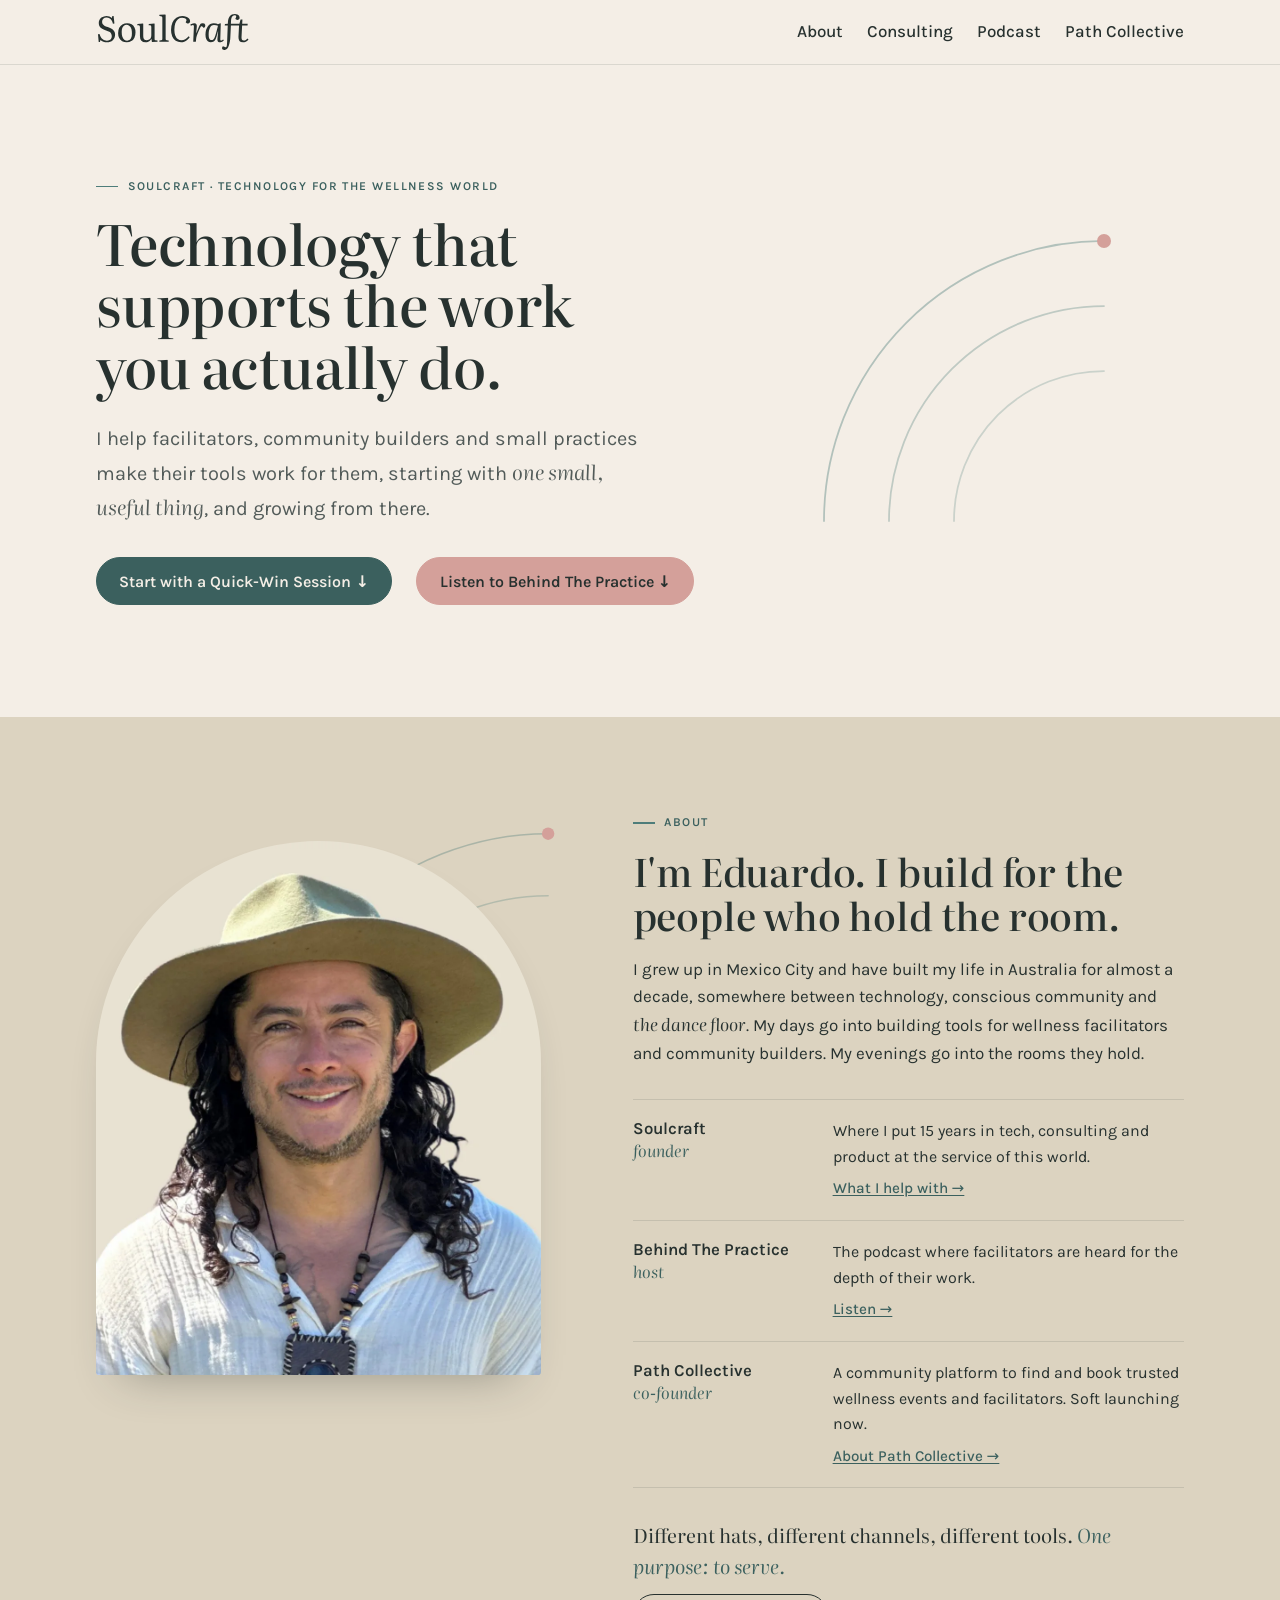
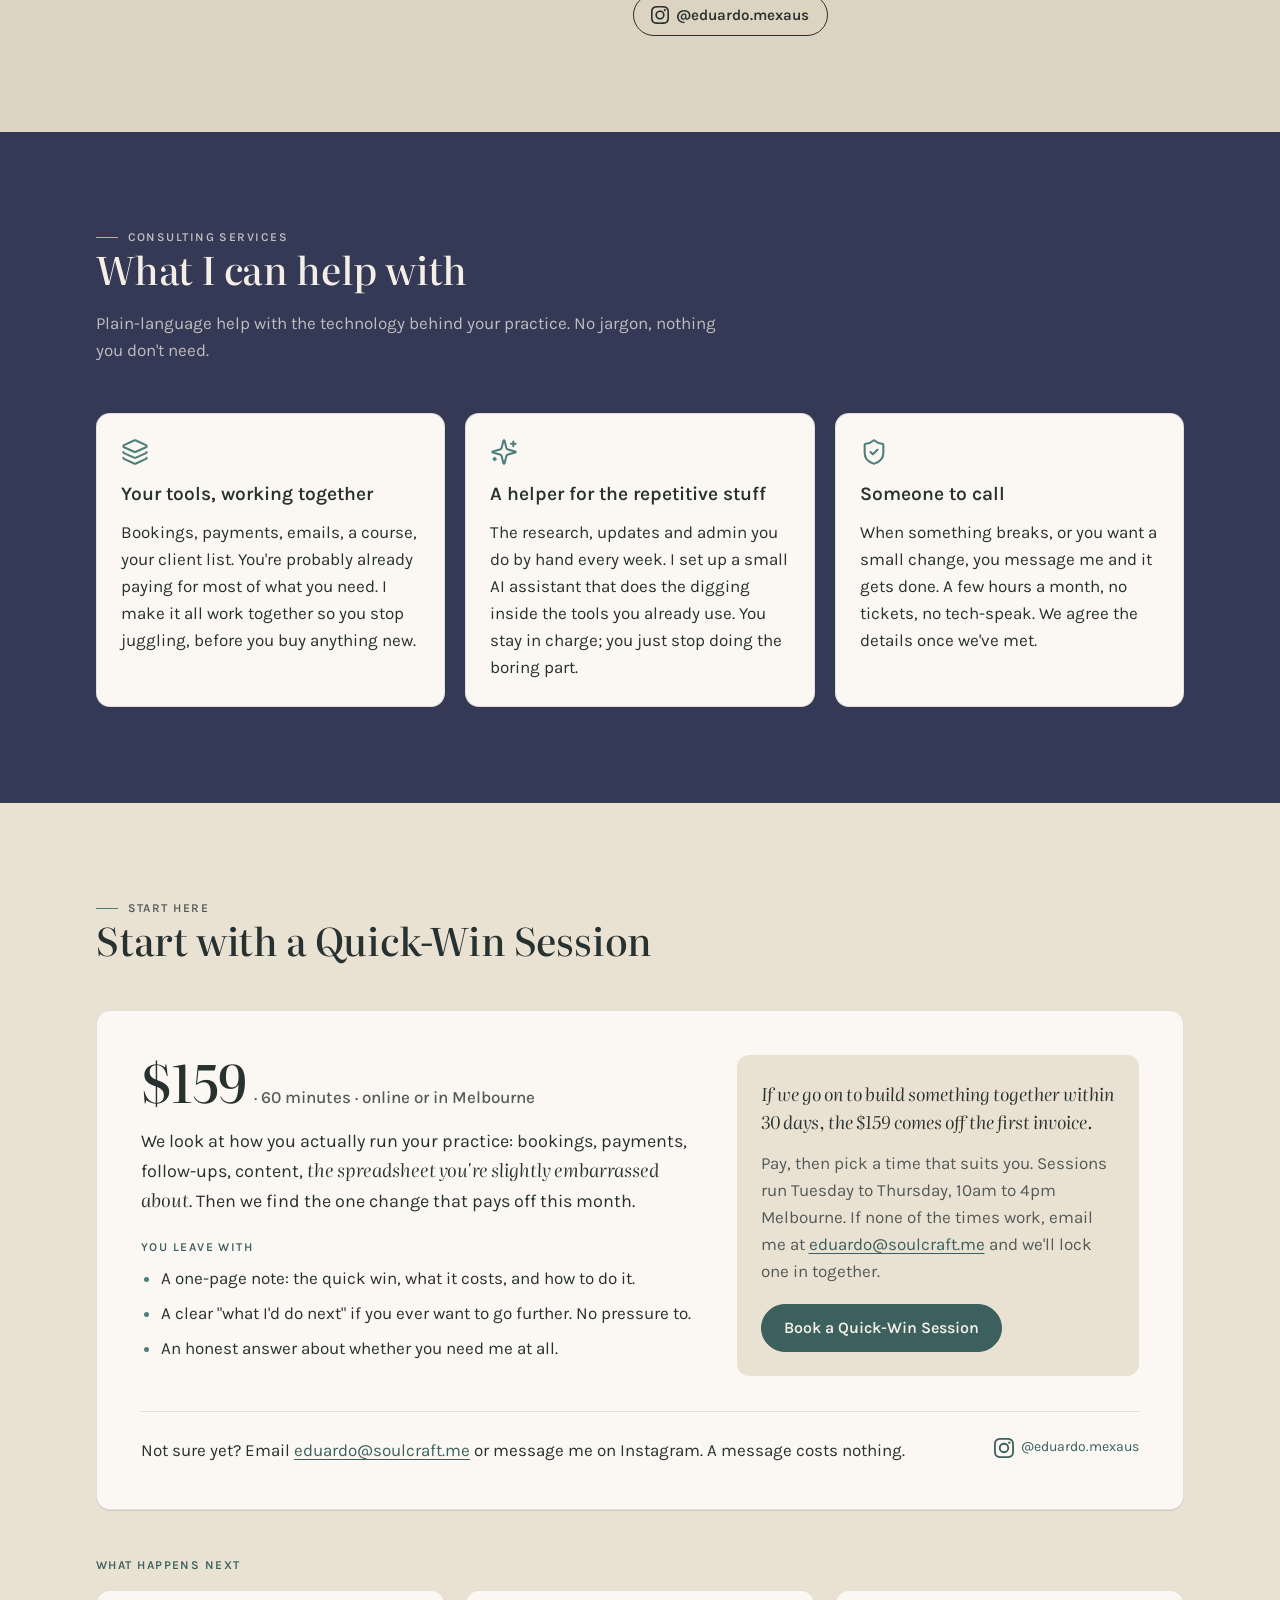
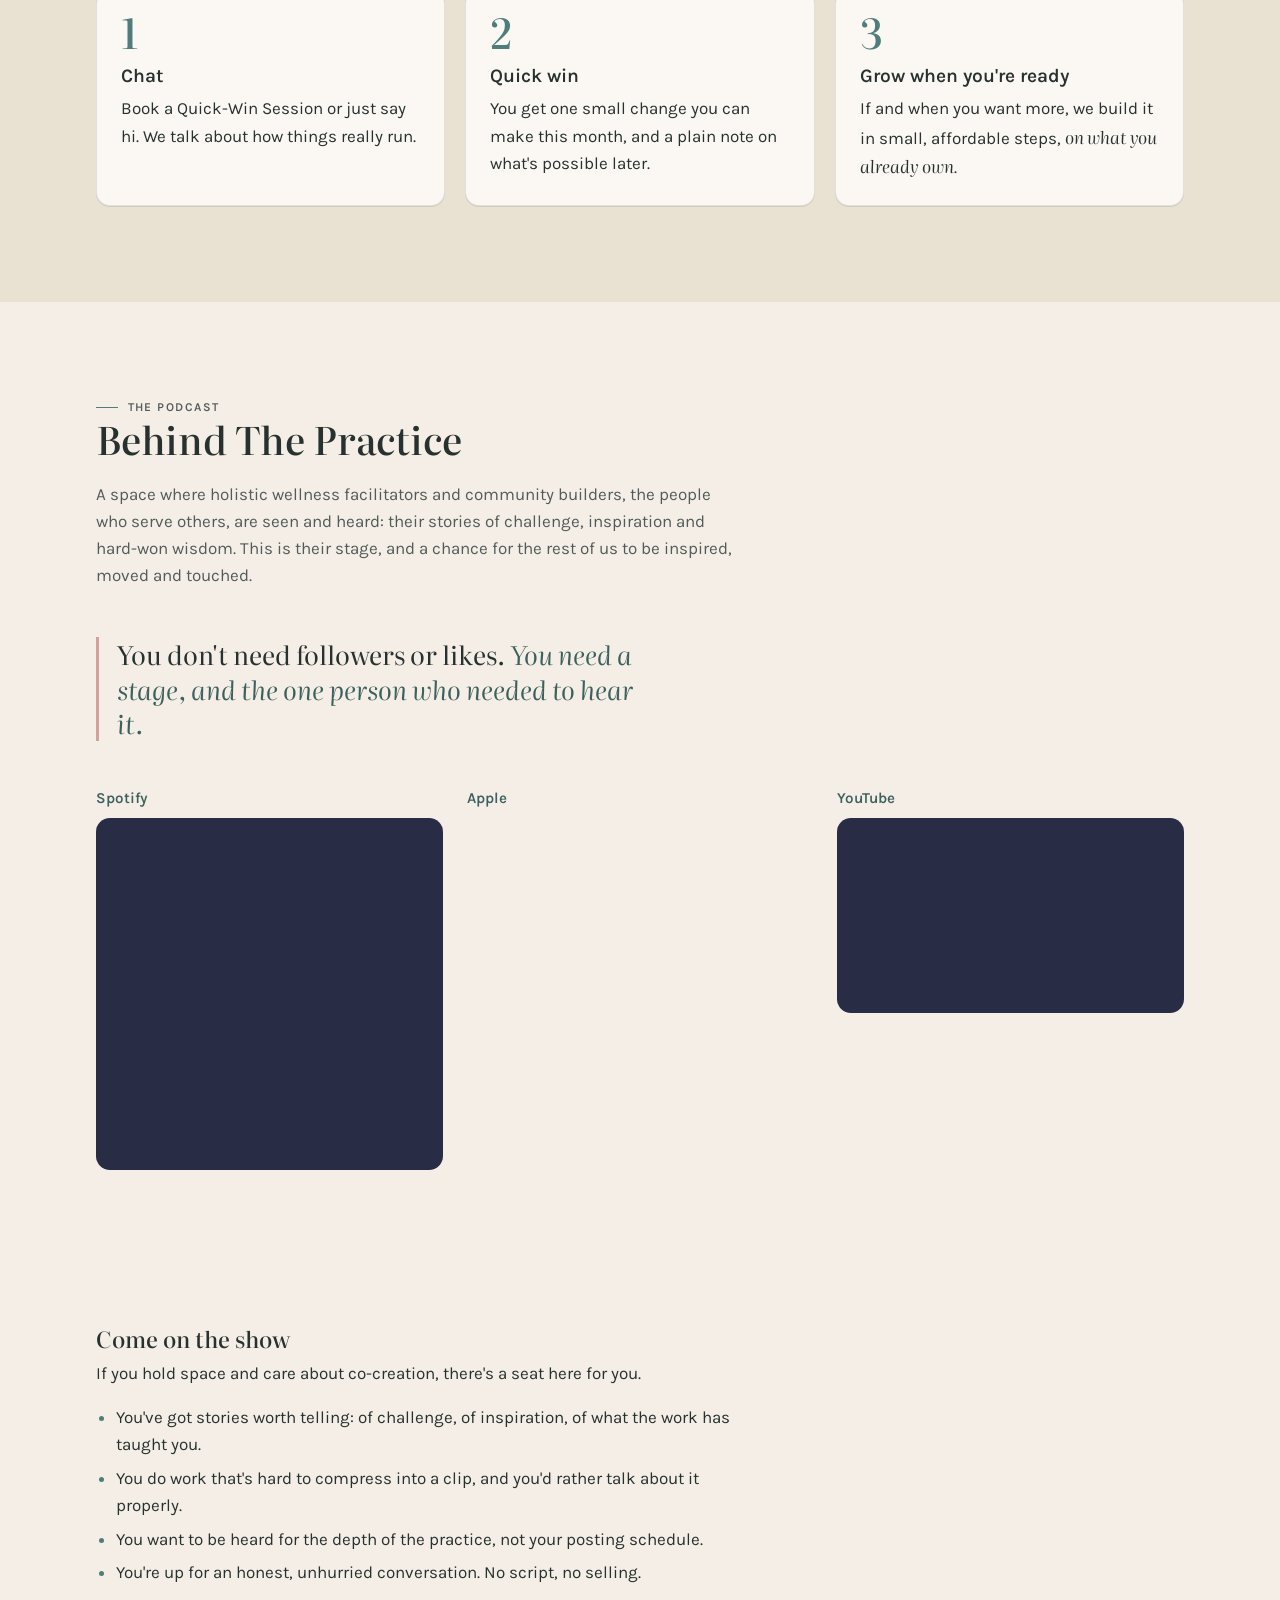
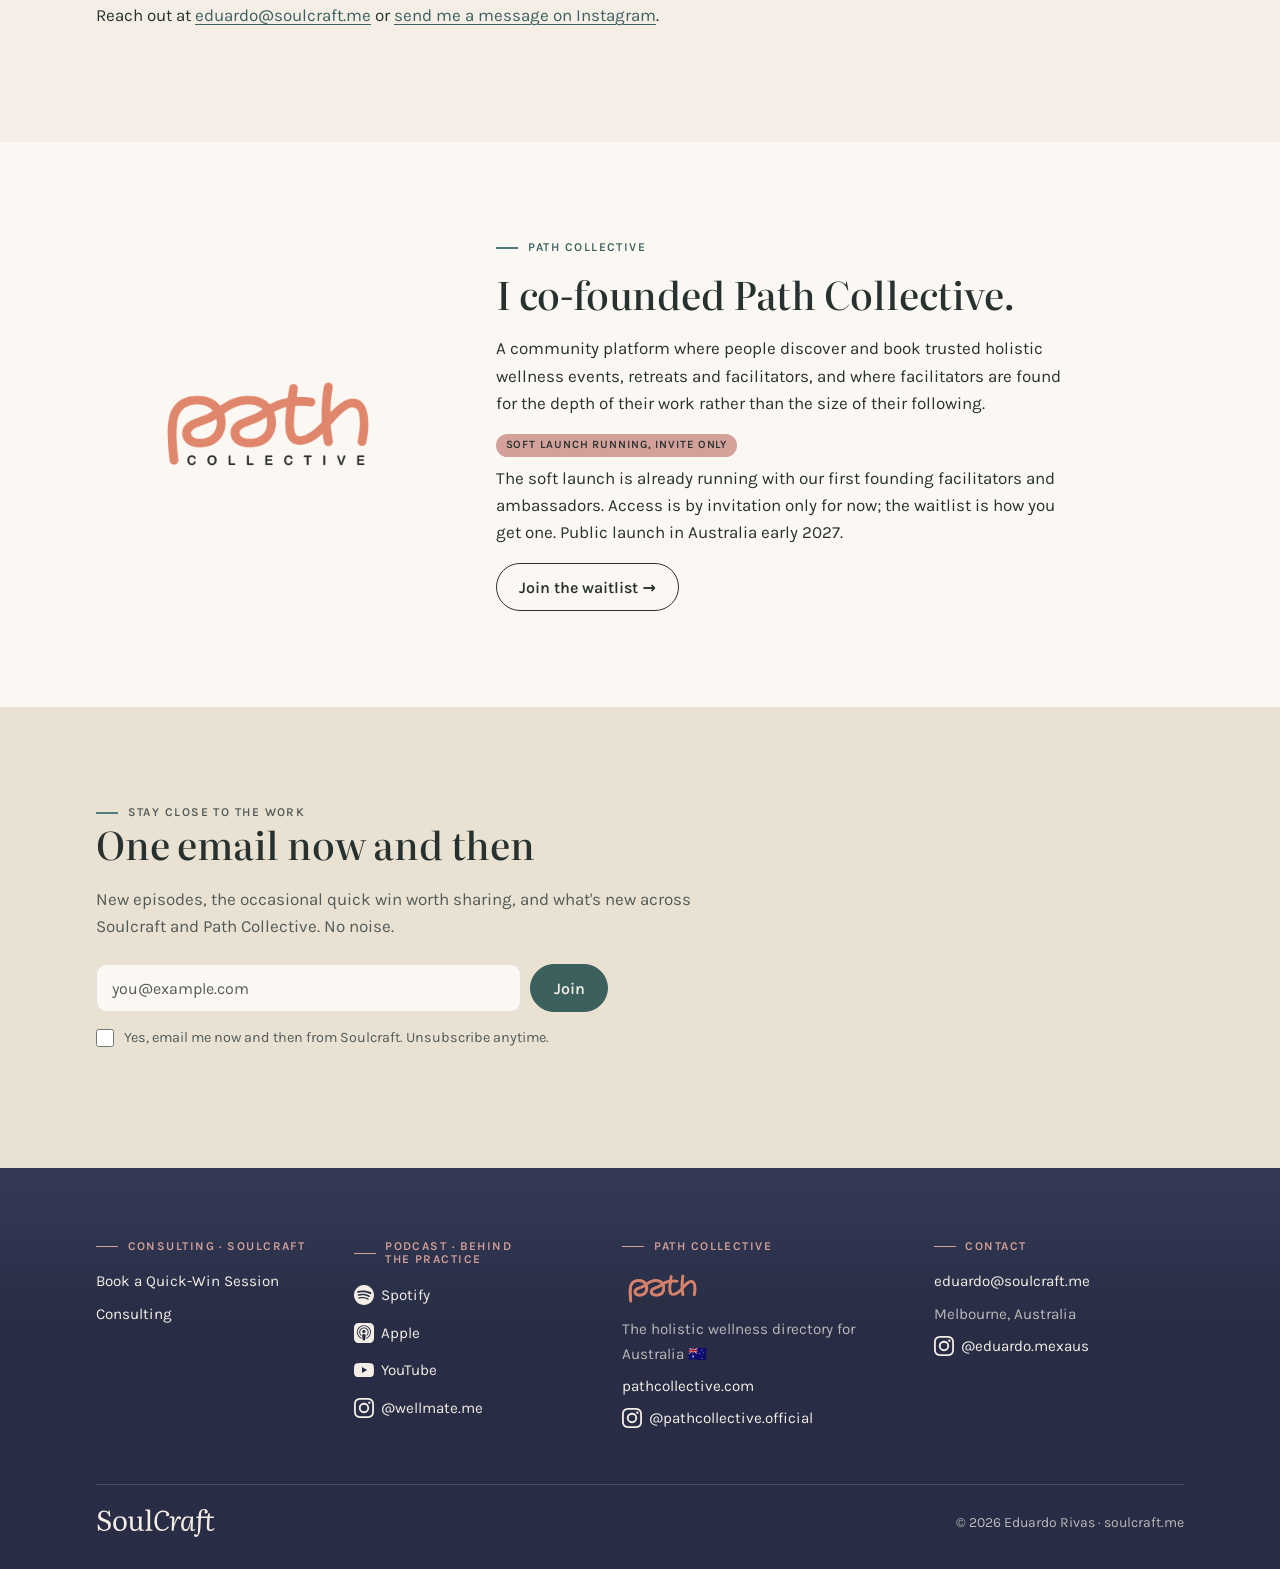
==== commit 207f391f: "Price moves from $149 to $159 Ed, 2026-10-05. 23 occurrences across the page, the JSON-LD Offer, the" ====
--- a/index.html
+++ b/index.html
@@ -4,14 +4,14 @@
 <meta charset="utf-8">
 <meta name="viewport" content="width=device-width, initial-scale=1">
 <title>Soulcraft · Technology that supports the work you actually do</title>
-<meta name="description" content="Soulcraft is Eduardo Rivas's tech and AI practice for wellness facilitators, community builders and small practices. Start with a $149 Quick-Win Session.">
+<meta name="description" content="Soulcraft is Eduardo Rivas's tech and AI practice for wellness facilitators, community builders and small practices. Start with a $159 Quick-Win Session.">
 <link rel="canonical" href="https://www.soulcraft.me/">
 <meta name="theme-color" content="#F4EEE6">
 <meta property="og:type" content="website">
 <meta property="og:site_name" content="soulcraft.me">
 <meta property="og:url" content="https://www.soulcraft.me/">
 <meta property="og:title" content="Soulcraft · Technology that supports the work you actually do">
-<meta property="og:description" content="Soulcraft is Eduardo Rivas's tech and AI practice for wellness facilitators, community builders and small practices. Start with a $149 Quick-Win Session.">
+<meta property="og:description" content="Soulcraft is Eduardo Rivas's tech and AI practice for wellness facilitators, community builders and small practices. Start with a $159 Quick-Win Session.">
 <meta property="og:image" content="https://www.soulcraft.me/assets/og.png">
 <meta property="og:image:width" content="1200">
 <meta property="og:image:height" content="630">
@@ -19,7 +19,7 @@
 <meta property="og:locale" content="en_AU">
 <meta name="twitter:card" content="summary_large_image">
 <meta name="twitter:title" content="Soulcraft · Technology that supports the work you actually do">
-<meta name="twitter:description" content="Soulcraft is Eduardo Rivas's tech and AI practice for wellness facilitators, community builders and small practices. Start with a $149 Quick-Win Session.">
+<meta name="twitter:description" content="Soulcraft is Eduardo Rivas's tech and AI practice for wellness facilitators, community builders and small practices. Start with a $159 Quick-Win Session.">
 <meta name="twitter:image" content="https://www.soulcraft.me/assets/og.png">
 <link rel="icon" href="assets/favicon.svg" type="image/svg+xml">
 <link rel="apple-touch-icon" href="assets/apple-touch-icon.png">
@@ -48,7 +48,7 @@
     "@type": "Offer",
     "name": "Quick-Win Session",
     "description": "60 minutes, online or in Melbourne.",
-    "price": "149",
+    "price": "159",
     "priceCurrency": "AUD",
     "url": "https://www.soulcraft.me/#quick-win"
   }
@@ -218,7 +218,7 @@
       </div>
       <div class="card qw">
         <div class="qw__main">
-          <p class="qw__price"><strong class="qw__amount">$149</strong> <span class="qw__meta">· 60 minutes · online or in Melbourne</span></p>
+          <p class="qw__price"><strong class="qw__amount">$159</strong> <span class="qw__meta">· 60 minutes · online or in Melbourne</span></p>
           <p class="qw__intro">We look at how you actually run your practice: bookings, payments, follow-ups, content, <em>the spreadsheet you're slightly embarrassed about</em>. Then we find the one change that pays off this month.</p>
           <h3 class="qw__label">You leave with</h3>
           <ul class="qw__list">
@@ -228,7 +228,7 @@
           </ul>
         </div>
         <div class="qw__side">
-          <p class="qw__credit">If we go on to build something together within 30 days, the $149 comes off the first invoice.</p>
+          <p class="qw__credit">If we go on to build something together within 30 days, the $159 comes off the first invoice.</p>
           <p class="qw__flow muted">Pay, then pick a time that suits you. Sessions run Tuesday to Thursday, 10am to 4pm Melbourne. If none of the times work, email me at <a href="mailto:eduardo@soulcraft.me?subject=Quick-Win%20Session%20time">eduardo@soulcraft.me</a> and we'll lock one in together.</p>
           <a class="btn btn--primary js-book" href="#quick-win">Book a Quick-Win Session</a>
         </div>
